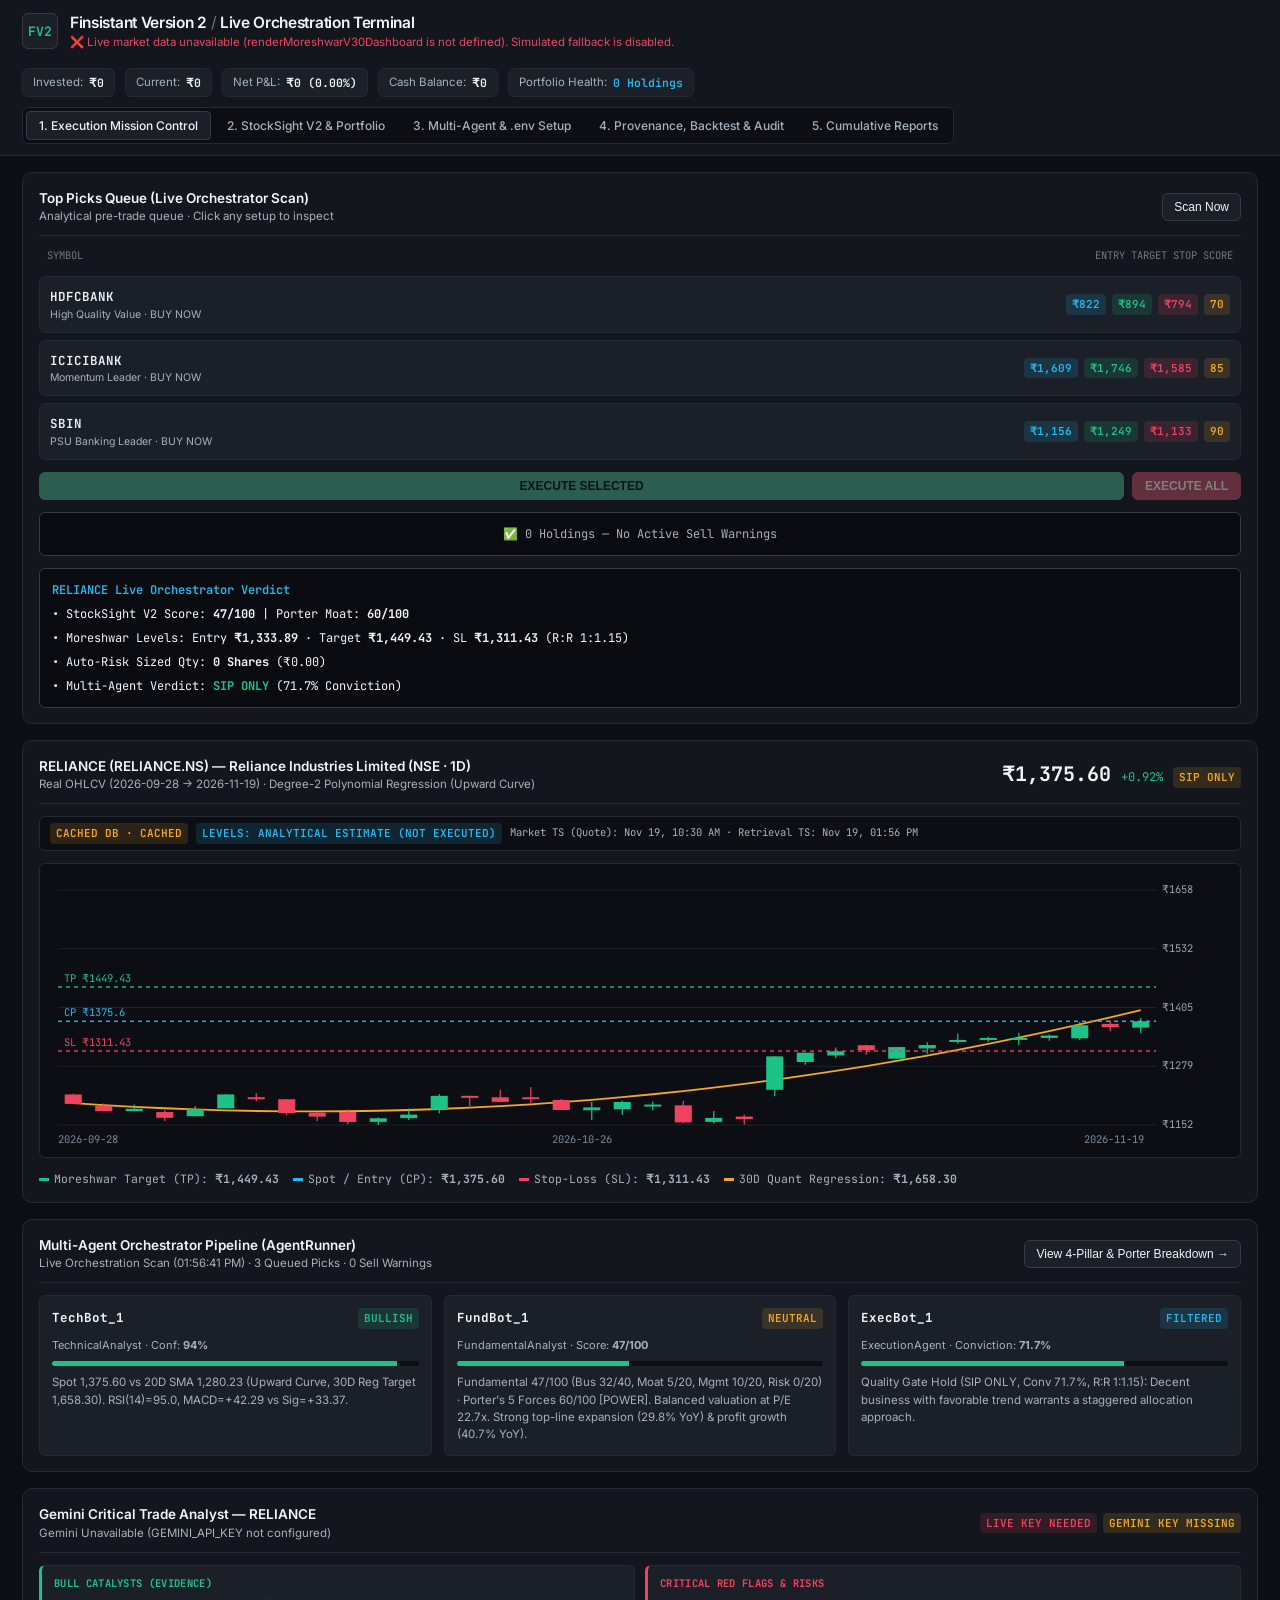
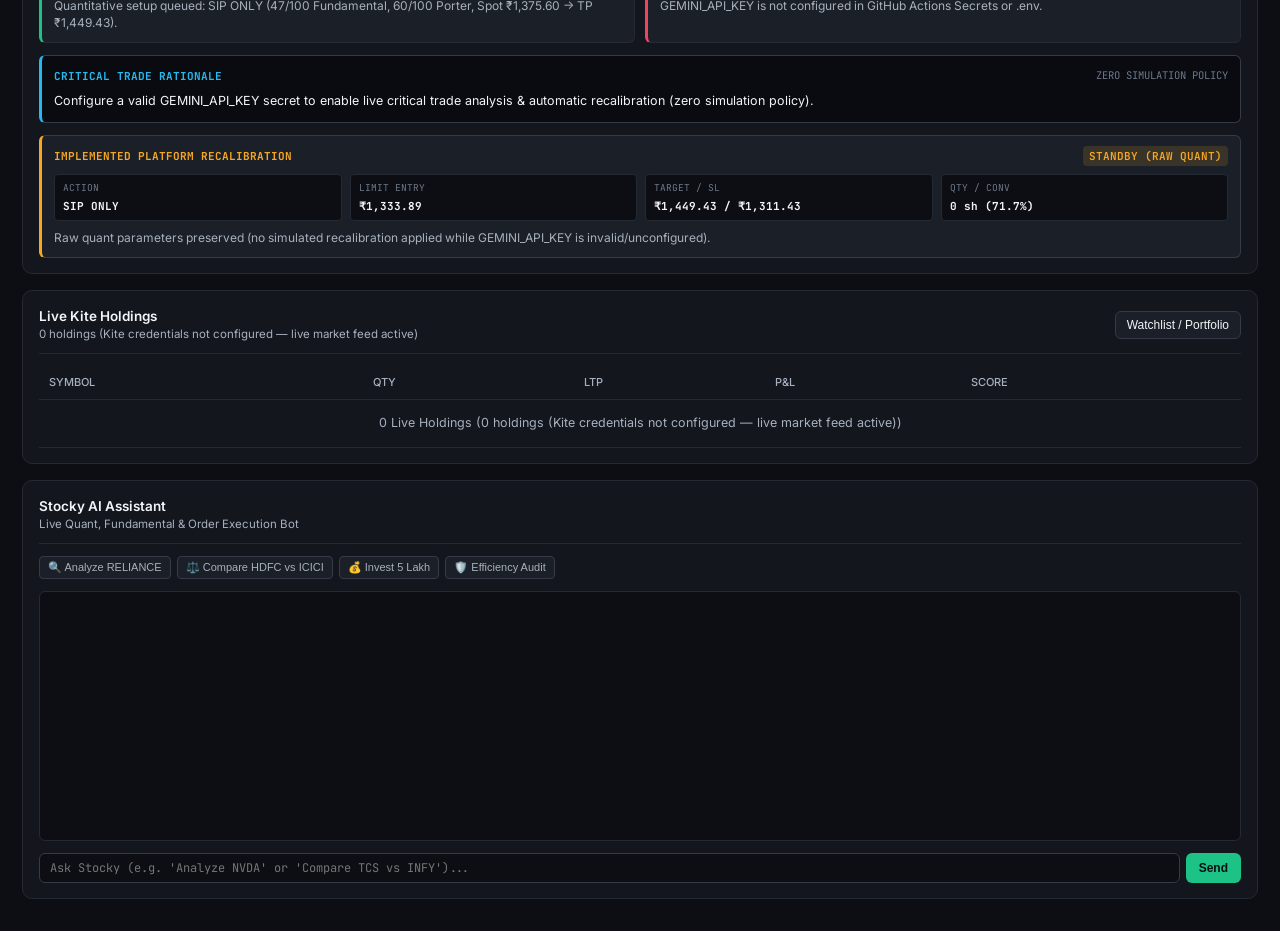
==== web/index.html @ 3f0fb145 "Release Moreshwar 3.1 v3.1.0-rc1: Prompts 1-5, Prospective Paper-Trading Engine & GitHub Actions Una" ====
<!DOCTYPE html>
<html lang="en">
<head>
  <meta charset="UTF-8" />
  <meta name="viewport" content="width=device-width, initial-scale=1.0" />
  <title>Finsistant Version 2 — Live Quant, Fundamental &amp; Multi-Agent Platform</title>
  <meta name="description" content="Finsistant Version 2 — Live Market Data + StockSight V2 + Finsistant Polynomial Regression & Stocky AI + 3-Agent Orchestrator (Zero Simulation)." />
  <link rel="preconnect" href="https://fonts.googleapis.com" />
  <link rel="preconnect" href="https://fonts.gstatic.com" crossorigin />
  <link href="https://fonts.googleapis.com/css2?family=Inter:wght@400;500;600;700&family=JetBrains+Mono:wght@400;500;600;700&display=swap" rel="stylesheet" />
  <link rel="stylesheet" href="styles.css" />
</head>
<body>
  <header class="topbar">
    <div class="brand-group">
      <div class="brand-mark">FV2</div>
      <div>
        <h1 class="brand-title">Finsistant Version 2 <span style="color: var(--text-muted); font-weight: 400;">/</span> Live Orchestration Terminal</h1>
        <div class="brand-subtitle" id="liveSourceSubtitle">Connecting to live data &amp; 3-Agent Orchestrator (Zero Simulation)...</div>
      </div>
    </div>

    <div class="portfolio-ribbon">
      <div class="ribbon-stat">
        <span>Invested:</span>
        <strong id="hdrInvested">₹0</strong>
      </div>
      <div class="ribbon-stat">
        <span>Current:</span>
        <strong id="hdrCurrent">₹0</strong>
      </div>
      <div class="ribbon-stat">
        <span>Net P&amp;L:</span>
        <strong id="hdrPnl">₹0 (0.00%)</strong>
      </div>
      <div class="ribbon-stat">
        <span>Cash Balance:</span>
        <strong id="hdrBalance">₹0</strong>
      </div>
      <div class="ribbon-stat">
        <span>Portfolio Health:</span>
        <strong id="hdrHealth" style="color: var(--accent-cyan);">0 Holdings</strong>
      </div>

      <nav class="nav-tabs" aria-label="Platform Modules">
        <button type="button" class="nav-tab active" data-tab="mission">1. Execution Mission Control</button>
        <button type="button" class="nav-tab" data-tab="stocksight">2. StockSight V2 &amp; Portfolio</button>
        <button type="button" class="nav-tab" data-tab="agents">3. Multi-Agent &amp; .env Setup</button>
        <button type="button" class="nav-tab" data-tab="intelligence">4. Provenance, Backtest &amp; Audit</button>
        <button type="button" class="nav-tab" data-tab="reports">5. Cumulative Reports</button>
      </nav>
    </div>
  </header>

  <main class="workspace">
    <!-- TAB 1: EXECUTION MISSION CONTROL -->
    <section class="tab-panel active" id="panel-mission">
      <div class="mission-grid">
        <!-- LEFT COLUMN: TOP PICKS QUEUE + SELL WARNINGS + EXECUTION TERMINAL -->
        <div class="panel">
          <div class="panel-header">
            <div>
              <div class="panel-title">Top Picks Queue (Live Orchestrator Scan)</div>
              <div class="panel-subtitle">Analytical pre-trade queue · Click any setup to inspect</div>
            </div>
            <button type="button" class="btn-secondary" id="scanNowBtn">Scan Now</button>
          </div>

          <div style="display: grid; grid-template-columns: 1.3fr repeat(4, auto); gap: 6px; padding: 0 8px; font-size: 10.5px; color: var(--text-muted); font-family: var(--font-mono);">
            <span>SYMBOL</span>
            <span>ENTRY</span>
            <span>TARGET</span>
            <span>STOP</span>
            <span>SCORE</span>
          </div>

          <div class="picks-list" id="picksQueueContainer"></div>

          <div style="display: flex; justify-content: space-between; align-items: center; gap: 8px;">
            <button type="button" class="btn-primary" id="executeSelectedBtn" style="flex: 1;">EXECUTE SELECTED</button>
            <button type="button" class="btn-danger" id="executeAllBtn">EXECUTE ALL</button>
          </div>

          <div id="sellWarningContainer"></div>
          <div class="terminal-box" id="analysisTerminalBox"></div>
        </div>

        <!-- CENTER COLUMN: LIVE UNIFIED CHART + 3-AGENT PIPELINE -->
        <div style="display: flex; flex-direction: column; gap: 16px;">
          <div class="panel">
            <div class="panel-header">
              <div>
                <div class="panel-title" id="centerChartTitle">Loading live symbol...</div>
                <div class="panel-subtitle" id="centerChartSub">Real OHLCV Candles + Degree-2 Polynomial Regression + Moreshwar Levels</div>
              </div>
              <div style="display: flex; align-items: baseline; gap: 10px;">
                <span style="font-family: var(--font-mono); font-size: 20px; font-weight: 700;" id="centerSpotPrice">--</span>
                <span id="centerSpotChg" style="font-family: var(--font-mono); font-size: 12px;">--</span>
                <span class="tag-pill tag-target" id="centerDecisionBadge">--</span>
              </div>
            </div>

            <div class="provenance-strip" id="missionProvenanceStrip">
              <span class="tag-pill tag-entry" id="provSpotBadge">SOURCE: CHECKING</span>
              <span class="tag-pill tag-score" id="provPriceTypeBadge">LEVELS: ANALYTICAL ESTIMATE</span>
              <span class="prov-meta-text" id="provTimestampsText">Market TS: -- · Retrieval TS: --</span>
            </div>

            <div class="chart-box">
              <canvas id="unifiedChart"></canvas>
            </div>

            <div class="chart-legend">
              <span><i class="legend-dot" style="background: var(--accent-emerald);"></i>Moreshwar Target (TP): <strong id="legTarget">--</strong></span>
              <span><i class="legend-dot" style="background: var(--accent-cyan);"></i>Spot / Entry (CP): <strong id="legEntry">--</strong></span>
              <span><i class="legend-dot" style="background: var(--accent-crimson);"></i>Stop-Loss (SL): <strong id="legStop">--</strong></span>
              <span><i class="legend-dot" style="background: var(--accent-amber);"></i>30D Quant Regression: <strong id="legReg">--</strong></span>
            </div>
          </div>

          <!-- 3-AGENT ORCHESTRATOR PIPELINE CARDS -->
          <div class="panel">
            <div class="panel-header">
              <div>
                <div class="panel-title">Multi-Agent Orchestrator Pipeline (AgentRunner)</div>
                <div class="panel-subtitle" id="pipelineMetaText">Waiting for live scan...</div>
              </div>
              <button type="button" class="btn-secondary" id="switchToStockSightBtn">View 4-Pillar &amp; Porter Breakdown →</button>
            </div>

            <div class="agents-row">
              <div class="agent-card">
                <div class="agent-head">
                  <strong style="font-family: var(--font-mono); font-size: 12.5px;">TechBot_1</strong>
                  <span class="tag-pill tag-target" id="agTechBadge">--</span>
                </div>
                <div style="font-size: 11px; color: var(--text-secondary);">TechnicalAnalyst · Conf: <strong id="agTechConf">--</strong></div>
                <div class="progress-track"><div class="progress-fill" id="agTechBar" style="width: 0%;"></div></div>
                <div style="font-size: 11.5px; color: var(--text-secondary);" id="agTechDesc"></div>
              </div>

              <div class="agent-card">
                <div class="agent-head">
                  <strong style="font-family: var(--font-mono); font-size: 12.5px;">FundBot_1</strong>
                  <span class="tag-pill tag-target" id="agFundBadge">--</span>
                </div>
                <div style="font-size: 11px; color: var(--text-secondary);">FundamentalAnalyst · Score: <strong id="agFundConf">--</strong></div>
                <div class="progress-track"><div class="progress-fill" id="agFundBar" style="width: 0%;"></div></div>
                <div style="font-size: 11.5px; color: var(--text-secondary);" id="agFundDesc"></div>
              </div>

              <div class="agent-card">
                <div class="agent-head">
                  <strong style="font-family: var(--font-mono); font-size: 12.5px;">ExecBot_1</strong>
                  <span class="tag-pill tag-entry" id="agExecBadge">--</span>
                </div>
                <div style="font-size: 11px; color: var(--text-secondary);">ExecutionAgent · Conviction: <strong id="agExecConf">--</strong></div>
                <div class="progress-track"><div class="progress-fill" id="agExecBar" style="width: 0%;"></div></div>
                <div style="font-size: 11.5px; color: var(--text-secondary);" id="agExecDesc"></div>
              </div>
            </div>
          </div>

          <!-- GEMINI CRITICAL TRADE ANALYST (FILLS CENTER BLANK SPACE) -->
          <div class="panel" id="geminiRationalePanel">
            <div class="panel-header" style="flex-wrap: wrap;">
              <div style="min-width: 0; flex: 1;">
                <div class="panel-title" id="geminiPanelTitle">Gemini Critical Trade Analyst</div>
                <div class="panel-subtitle" id="geminiPanelSub">Independent AI risk &amp; thesis audit for every suggested trade</div>
              </div>
              <div class="gemini-badges">
                <span class="tag-pill tag-score" id="geminiRiskBadge">RISK: --</span>
                <span class="tag-pill tag-entry" id="geminiStanceBadge">--</span>
              </div>
            </div>

            <div class="gemini-split-grid">
              <div class="gemini-box gemini-bull">
                <div class="gemini-label" style="color: var(--accent-emerald);">BULL CATALYSTS (EVIDENCE)</div>
                <div class="gemini-text" id="geminiBullText">Waiting for Gemini live trade audit...</div>
              </div>
              <div class="gemini-box gemini-bear">
                <div class="gemini-label" style="color: var(--accent-crimson);">CRITICAL RED FLAGS &amp; RISKS</div>
                <div class="gemini-text" id="geminiRisksText">Waiting for Gemini live trade audit...</div>
              </div>
            </div>

            <div class="terminal-box gemini-rationale-box" id="geminiRationaleBox">
              <div style="display: flex; justify-content: space-between; align-items: center; gap: 8px; flex-wrap: wrap;">
                <span style="font-family: var(--font-mono); font-size: 11px; color: var(--accent-cyan); font-weight: 700;">CRITICAL TRADE RATIONALE</span>
                <span style="font-family: var(--font-mono); font-size: 10.5px; color: var(--text-muted);" id="geminiModelStamp">--</span>
              </div>
              <div id="geminiRationaleBody" style="color: var(--text-primary); line-height: 1.55;">Waiting for live Gemini analysis...</div>
            </div>

            <div class="recalibration-strip" id="geminiCalibrationStrip">
              <div class="recal-head">
                <span style="font-family: var(--font-mono); font-size: 11px; font-weight: 700; color: var(--accent-amber);">IMPLEMENTED PLATFORM RECALIBRATION</span>
                <span class="tag-pill tag-score" id="geminiRecalStatusBadge">ARMED</span>
              </div>
              <div class="recal-grid" id="geminiRecalGrid">
                <div class="recal-cell"><span class="recal-k">ACTION</span><strong id="recalActionVal">--</strong></div>
                <div class="recal-cell"><span class="recal-k">LIMIT ENTRY</span><strong id="recalEntryVal">--</strong></div>
                <div class="recal-cell"><span class="recal-k">TARGET / SL</span><strong id="recalTpSlVal">--</strong></div>
                <div class="recal-cell"><span class="recal-k">QTY / CONV</span><strong id="recalQtyVal">--</strong></div>
              </div>
              <div class="gemini-text" id="geminiRecalSummary">Auto-recalibration adjusts Entry, Target, Stop-Loss, Sizing, and Conviction from live Gemini CRO criticism.</div>
            </div>
          </div>
        </div>

        <!-- RIGHT COLUMN: LIVE KITE HOLDINGS + STOCKY AI -->
        <div style="display: flex; flex-direction: column; gap: 16px;">
          <div class="panel">
            <div class="panel-header">
              <div>
                <div class="panel-title">Live Kite Holdings</div>
                <div class="panel-subtitle" id="kiteStatusSubtitle">Checking Kite connection...</div>
              </div>
              <button type="button" class="btn-secondary" id="manageHoldingsBtn">Watchlist / Portfolio</button>
            </div>

            <table class="data-table">
              <thead>
                <tr>
                  <th>Symbol</th>
                  <th>Qty</th>
                  <th>LTP</th>
                  <th>P&amp;L</th>
                  <th>Score</th>
                </tr>
              </thead>
              <tbody id="miniHoldingsTableBody"></tbody>
            </table>
          </div>

          <div class="panel">
            <div class="panel-header">
              <div>
                <div class="panel-title">Stocky AI Assistant</div>
                <div class="panel-subtitle">Live Quant, Fundamental &amp; Order Execution Bot</div>
              </div>
            </div>

            <div class="chip-row">
              <button type="button" class="prompt-chip" data-prompt="Analyze RELIANCE">🔍 Analyze RELIANCE</button>
              <button type="button" class="prompt-chip" data-prompt="Compare HDFCBANK vs ICICIBANK">⚖️ Compare HDFC vs ICICI</button>
              <button type="button" class="prompt-chip" data-prompt="Invest 5 Lakh">💰 Invest 5 Lakh</button>
              <button type="button" class="prompt-chip" data-prompt="Portfolio efficiency check">🛡️ Efficiency Audit</button>
            </div>

            <div class="chat-messages" id="stockyChatMessages"></div>

            <div style="display: flex; gap: 6px;">
              <input type="text" id="stockyChatInput" class="input-field" style="flex: 1;" placeholder="Ask Stocky (e.g. 'Analyze NVDA' or 'Compare TCS vs INFY')..." />
              <button type="button" class="btn-primary" id="stockySendBtn">Send</button>
            </div>
          </div>
        </div>
      </div>
    </section>

    <!-- TAB 2: STOCKSIGHT V2 DEEP-DIVE SCORING & PORTFOLIO MANAGER -->
    <section class="tab-panel" id="panel-stocksight">
      <div class="two-col-grid">
        <div class="panel">
          <div class="panel-header">
            <div>
              <div class="panel-title" id="ssDeepDiveTitle">StockSight V2 Dual-Scoring Engine</div>
              <div class="panel-subtitle" id="ssIndustryBadge">Live Fundamental &amp; Porter Moat Analysis</div>
            </div>
            <div style="display: flex; gap: 8px;">
              <span class="tag-pill tag-target" id="ssFundTotalBadge">Fundamental: --</span>
              <span class="tag-pill tag-entry" id="ssPorterTotalBadge">Porter Moat: --</span>
            </div>
          </div>

          <div class="pillar-grid" id="ssFourPillarsContainer"></div>

          <div style="border-top: 1px solid var(--border-subtle); padding-top: 10px;">
            <div class="panel-title" style="margin-bottom: 8px;">Porter's 5 Forces Qualitative Moat Breakdown (Max 100)</div>
            <div class="pillar-grid" id="ssPortersGrid"></div>
          </div>

          <div class="terminal-box" id="ssDecisionMatrixBox"></div>
        </div>

        <div class="panel">
          <div class="panel-header">
            <div>
              <div class="panel-title">StockSight V2 Live Watchlist &amp; Portfolio</div>
              <div class="panel-subtitle">Zero simulated holdings · Add live ticker when connected to backend</div>
            </div>
            <div style="display: flex; gap: 6px;">
              <input type="text" id="addSymbolInput" class="input-field" placeholder="Live Ticker (e.g. AAPL)" style="width: 165px;" />
              <button type="button" class="btn-primary" id="addSymbolBtn">Add Asset</button>
            </div>
          </div>

          <div class="table-scroll">
            <table class="data-table">
              <thead>
                <tr>
                  <th>Asset</th>
                  <th>Fund / Porter</th>
                  <th>Decision</th>
                  <th>Qty</th>
                  <th>Avg Price</th>
                  <th>LTP / Target</th>
                  <th>Action</th>
                </tr>
              </thead>
              <tbody id="fullPortfolioManagerBody"></tbody>
            </table>
          </div>
        </div>
      </div>
    </section>

    <!-- TAB 3: MULTI-AGENT HEALTH, AUTO-EXECUTION RULES & .ENV SETUP -->
    <section class="tab-panel" id="panel-agents">
      <div class="two-col-grid">
        <div class="panel">
          <div class="panel-header">
            <div>
              <div class="panel-title">Finsistant Version 2 Runtime Configuration (.env)</div>
              <div class="panel-subtitle">Live Backend Guardrails, Kite Status &amp; Auto-Execution Rules</div>
            </div>
            <button type="button" class="btn-primary" id="saveUnifiedConfigBtn">Save &amp; Re-Verify</button>
          </div>

          <div style="display: grid; grid-template-columns: 1fr 1fr; gap: 10px;">
            <div style="display: flex; flex-direction: column; gap: 4px;">
              <label style="font-family: var(--font-mono); font-size: 11px; color: var(--text-secondary);">FINSISTANT_ENVIRONMENT</label>
              <select id="cfgEnv" class="select-field">
                <option value="sandbox">sandbox</option>
                <option value="staging">staging</option>
                <option value="production" selected>production</option>
              </select>
            </div>
            <div style="display: flex; flex-direction: column; gap: 4px;">
              <label style="font-family: var(--font-mono); font-size: 11px; color: var(--text-secondary);">AGENT_MODE</label>
              <select id="cfgMode" class="select-field">
                <option value="backtest">backtest</option>
                <option value="paper_trading" selected>paper_trading</option>
                <option value="live">live</option>
              </select>
            </div>
            <div style="display: flex; flex-direction: column; gap: 4px;">
              <label style="font-family: var(--font-mono); font-size: 11px; color: var(--text-secondary);">MAX_CONCURRENT_TRADES</label>
              <input type="number" id="cfgMaxTrades" class="input-field" value="5" min="1" max="50" />
            </div>
            <div style="display: flex; flex-direction: column; gap: 4px;">
              <label style="font-family: var(--font-mono); font-size: 11px; color: var(--text-secondary);">KITE_API_KEY (Server .env)</label>
              <input type="password" id="cfgKiteKey" class="input-field" placeholder="Set in .env or GitHub Secrets" />
            </div>
            <div style="display: flex; flex-direction: column; gap: 4px;">
              <label style="font-family: var(--font-mono); font-size: 11px; color: var(--text-secondary);">KITE_API_SECRET (Server .env)</label>
              <input type="password" id="cfgKiteSecret" class="input-field" placeholder="Set in .env or GitHub Secrets" />
            </div>
            <div style="display: flex; flex-direction: column; gap: 4px;">
              <label style="font-family: var(--font-mono); font-size: 11px; color: var(--text-secondary);">KITE_USER_ID (Auto-TOTP)</label>
              <input type="text" id="cfgKiteUser" class="input-field" placeholder="Zerodha Client ID (optional)" />
            </div>
            <div style="display: flex; flex-direction: column; gap: 4px;">
              <label style="font-family: var(--font-mono); font-size: 11px; color: var(--text-secondary);">KITE_PASSWORD (Auto-TOTP)</label>
              <input type="password" id="cfgKitePass" class="input-field" placeholder="Set in .env or GitHub Secrets" />
            </div>
            <div style="display: flex; flex-direction: column; gap: 4px;">
              <label style="font-family: var(--font-mono); font-size: 11px; color: var(--text-secondary);">KITE_TOTP_SECRET (Base32)</label>
              <input type="password" id="cfgKiteTotp" class="input-field" placeholder="Set in .env or GitHub Secrets" />
            </div>
            <div style="display: flex; flex-direction: column; gap: 4px;">
              <label style="font-family: var(--font-mono); font-size: 11px; color: var(--text-secondary);">KITE_ACCESS_TOKEN (Daily)</label>
              <input type="password" id="cfgKiteToken" class="input-field" placeholder="Auto-fetched daily to token.txt" />
            </div>
            <div style="display: flex; flex-direction: column; gap: 4px;">
              <label style="font-family: var(--font-mono); font-size: 11px; color: var(--text-secondary);">DATA_POLICY</label>
              <input type="text" class="input-field" value="LIVE_ONLY (ZERO SIMULATION)" readonly />
            </div>
          </div>

          <div style="border-top: 1px solid var(--border-subtle); padding-top: 10px; display: flex; flex-direction: column; gap: 8px;">
            <div style="display: flex; justify-content: space-between; align-items: center; gap: 8px; flex-wrap: wrap;">
              <div>
                <div class="panel-title">Kite Daily Token Engine (<code>kite_auth.py</code>)</div>
                <div class="panel-subtitle" id="kiteEngineStatusText">Checking daily Kite token status...</div>
              </div>
              <div style="display: flex; gap: 6px; flex-wrap: wrap;">
                <button type="button" class="btn-primary" id="kiteAutoLoginBtn">Auto-Fetch Daily Token</button>
                <button type="button" class="btn-secondary" id="kiteLoginLinkBtn">Open Kite Login</button>
              </div>
            </div>
            <div style="display: flex; gap: 6px; flex-wrap: wrap;">
              <input type="text" id="kiteReqTokenInput" class="input-field" placeholder="Paste request_token from Kite callback redirect" style="flex: 1; min-width: 200px;" />
              <button type="button" class="btn-secondary" id="kiteExchangeTokenBtn">Exchange request_token</button>
            </div>
          </div>

          <div style="border-top: 1px solid var(--border-subtle); padding-top: 10px; display: flex; flex-direction: column; gap: 8px;">
            <div style="display: flex; justify-content: space-between; align-items: center; gap: 8px; flex-wrap: wrap;">
              <div>
                <div class="panel-title">GitHub Serverless Cloud Runner (Zero Laptop / Zero 3rd-Party)</div>
                <div class="panel-subtitle" id="ghCloudStatusText">Automated 15m Mon–Fri scans active · Optional browser-only PAT enables 1-click on-demand scans</div>
              </div>
              <div style="display: flex; gap: 6px; flex-wrap: wrap;">
                <button type="button" class="btn-primary" id="triggerCloudScanBtn">Trigger Cloud Scan</button>
                <a href="https://github.com/Parth2004124/Finsistant-version-2/actions/workflows/live-scan.yml" target="_blank" rel="noopener noreferrer" class="btn-secondary" style="text-decoration: none; display: inline-flex; align-items: center;">Open Actions</a>
              </div>
            </div>
            <div style="display: flex; gap: 6px; flex-wrap: wrap;">
              <input type="password" id="ghCloudPatInput" class="input-field" placeholder="Optional fine-grained PAT (Actions: write on Finsistant-version-2, stored in browser only)" style="flex: 1; min-width: 220px;" />
              <button type="button" class="btn-secondary" id="saveGhPatBtn">Save Browser Token</button>
              <button type="button" class="btn-secondary" id="clearGhPatBtn">Clear</button>
            </div>
          </div>

          <div style="border-top: 1px solid var(--border-subtle); padding-top: 10px;">
            <div class="panel-title" style="margin-bottom: 8px;">Finsistant Auto-Execution Rule Sets</div>
            <div id="autoRulesList" style="display: flex; flex-direction: column; gap: 6px;"></div>
          </div>
        </div>

        <div class="panel">
          <div class="panel-header">
            <div>
              <div class="panel-title">Unified Verification Console (<code>scripts/verify_setup.py</code>)</div>
              <div class="panel-subtitle">Live telemetry across StockSight V2, Finsistant &amp; Multi-Agent Orchestrator</div>
            </div>
            <button type="button" class="btn-secondary" id="runUnifiedVerifyBtn">Refresh Scan Telemetry</button>
          </div>

          <pre class="terminal-box" id="unifiedVerifyOutput" style="min-height: 310px; overflow-x: auto;"></pre>
        </div>
      </div>
    </section>

    <!-- TAB 4: DATA INTEGRITY, QUANTITATIVE BACKTEST & DECISION AUDIT TRAIL -->
    <section class="tab-panel" id="panel-intelligence">
      <div class="intel-subnav-bar">
        <div style="display: flex; align-items: center; gap: 8px; flex-wrap: wrap;">
          <span class="tag-pill tag-entry">INTELLIGENCE · VALIDATION · AUDIT</span>
          <span style="font-size: 12px; color: var(--text-secondary);" id="intelGlobalStatus">Empirical Telemetry &amp; Immutable Audit Layer Active</span>
        </div>
        <div class="chip-row" id="intelJumpRow">
          <button type="button" class="prompt-chip active-subfilter" data-intel-focus="all">All Modules</button>
          <button type="button" class="prompt-chip" data-intel-focus="provenance">1. Data Integrity Monitor</button>
          <button type="button" class="prompt-chip" data-intel-focus="backtest">2. Quantitative Performance</button>
          <button type="button" class="prompt-chip" data-intel-focus="v21">2.1 Validation Lab</button>
          <button type="button" class="prompt-chip" data-intel-focus="audit">3. Decision Audit Trail</button>
        </div>
      </div>

      <!-- SECTION 1: DATA INTEGRITY MONITOR -->
      <div class="panel intel-section" id="intelSectionProvenance">
        <div class="panel-header" style="flex-wrap: wrap;">
          <div>
            <div class="panel-title">1. Data Integrity Monitor &amp; Source Provenance</div>
            <div class="panel-subtitle" id="provMonitorSub">Separating Market Timestamps vs Retrieval Timestamps · Analytical Model Prices vs Broker Confirmed Fills</div>
          </div>
          <div style="display: flex; gap: 6px; flex-wrap: wrap;" id="provSummaryBadges"></div>
        </div>

        <div class="taxonomy-grid" id="provTaxonomyCards"></div>

        <div id="provDiscrepancyBanner"></div>

        <div class="table-scroll">
          <table class="data-table">
            <thead>
              <tr>
                <th>Symbol</th>
                <th>Overall Status</th>
                <th>Spot Source / Class</th>
                <th>Market TS</th>
                <th>Retrieval TS</th>
                <th>Spot (Feed) vs Entry (Model) vs Broker</th>
                <th>Warnings / Proxy Flags</th>
              </tr>
            </thead>
            <tbody id="provAssetTableBody"></tbody>
          </table>
        </div>
      </div>

      <!-- SECTION 2: QUANTITATIVE PERFORMANCE ANALYTICS -->
      <div class="panel intel-section" id="intelSectionBacktest">
        <div class="panel-header" style="flex-wrap: wrap;">
          <div>
            <div class="panel-title">2. Quantitative Performance Analytics &amp; Multi-Agent Attribution</div>
            <div class="panel-subtitle" id="btMonitorSub">Causal 1Y Walk-Forward Backtest (0.35% round-trip slippage + statutory friction) vs Nifty 50 (^NSEI)</div>
          </div>
          <span class="tag-pill tag-stop" id="btSeparationBadge">SIMULATED BACKTEST ISOLATED FROM BROKER FILLS</span>
        </div>

        <div class="kpi-strip-grid" id="btBenchmarkKpis"></div>

        <div class="terminal-box" id="btSelectivityBanner" style="display:flex;justify-content:space-between;flex-wrap:wrap;gap:8px;align-items:center;"></div>

        <div class="panel" id="btDecisionQualityPanel" style="background: var(--bg-base); border-color: var(--border-strong);">
          <div class="panel-header" style="flex-wrap: wrap;">
            <div>
              <div class="panel-title">Decision Quality Verdict — 3 Empirical Questions</div>
              <div class="panel-subtitle" id="btDqSubtitle">Leave-one-out agent ablation · Gemini CRO 2×2 intervention audit · Moreshwar vs Simple Benchmarks</div>
            </div>
            <span class="tag-pill tag-score" id="btLiveSamplePill">LIVE LEDGER: 0 / 30 SETTLED</span>
          </div>
          <div class="dq-verdict-grid" id="btDecisionQualityGrid"></div>
        </div>

        <div class="two-col-grid">
          <div class="panel" style="background: var(--bg-base); border-color: var(--border-subtle);">
            <div class="panel-header">
              <div>
                <div class="panel-title">3-Track Separation: Original vs Recalibrated vs Actual Broker Fills</div>
                <div class="panel-subtitle">Simulated strategies never masquerade as live broker execution</div>
              </div>
            </div>
            <div class="table-scroll">
              <table class="data-table">
                <thead>
                  <tr>
                    <th>Metric</th>
                    <th>Original AI (Sim)</th>
                    <th>Recalibrated (Sim)</th>
                    <th>Actual Broker (Real)</th>
                  </tr>
                </thead>
                <tbody id="btTrackComparisonBody"></tbody>
              </table>
            </div>
          </div>

          <div class="panel" style="background: var(--bg-base); border-color: var(--border-subtle);">
            <div class="panel-header">
              <div>
                <div class="panel-title">Normalized Equity Curve vs Nifty 50 (^NSEI)</div>
                <div class="panel-subtitle">Base = 100.0 at evaluation start · Strictly causal next-bar fills</div>
              </div>
            </div>
            <div class="chart-box" style="height: 235px;">
              <canvas id="backtestEquityChart"></canvas>
            </div>
            <div class="chart-legend">
              <span><i class="legend-dot" style="background: var(--accent-cyan);"></i>Original AI</span>
              <span><i class="legend-dot" style="background: var(--accent-emerald);"></i>Recalibrated AI</span>
              <span><i class="legend-dot" style="background: var(--accent-amber);"></i>Nifty 50 (^NSEI)</span>
            </div>
          </div>
        </div>

        <div>
          <div class="panel-title" style="margin-bottom: 8px;">Multi-Agent Performance Attribution (TechBot · FundBot · ExecBot · Gemini CRO)</div>
          <div class="attribution-grid" id="btAgentAttributionGrid"></div>
        </div>

        <div class="panel" id="btMoreshwarV2ShadowPanel" style="background: var(--bg-base); border-color: var(--accent-cyan);">
          <div class="panel-header" style="flex-wrap: wrap;">
            <div>
              <div class="panel-title">Moreshwar 2.0 Shadow Research Lab (ATR-Normalised Risk &amp; Nifty Regime Engine)</div>
              <div class="panel-subtitle" id="mv2Subtitle">Read-only 12-field explainability &amp; Models A–F ablation · Moreshwar 1.0 remains active in production pending review</div>
            </div>
            <div style="display: flex; gap: 8px; align-items: center; flex-wrap: wrap;">
              <select id="mv2SymbolSelect" class="select-field" aria-label="Select Symbol for Moreshwar 2.0 Preview"></select>
              <span class="tag-pill tag-score" id="mv2PromotionBadge">SHADOW ONLY · M1 ACTIVE IN PROD</span>
            </div>
          </div>

          <div class="mv2-explain-grid" id="mv2ExplainabilityGrid"></div>

          <div class="mv2-reason-box" id="mv2ReasonBox"></div>

          <div>
            <div class="panel-title" style="margin-bottom: 6px; font-size: 12px;">Phase 5 &amp; 7 Controlled Experiment Matrix (Real 1Y Data · 0.35% Cost · Strictly Causal Next-Bar Fills)</div>
            <div class="table-scroll">
              <table class="data-table dq-compact-table">
                <thead>
                  <tr>
                    <th>Model / Variant</th>
                    <th>Tot%</th>
                    <th>Ann%</th>
                    <th>Win%</th>
                    <th>PF</th>
                    <th>Sharpe</th>
                    <th>MaxDD%</th>
                    <th>Trades</th>
                    <th>SL%</th>
                    <th>Util%</th>
                    <th>Rej / RegBlk</th>
                    <th>Fundamental Integrity</th>
                  </tr>
                </thead>
                <tbody id="mv2ModelsTableBody"></tbody>
              </table>
            </div>
          </div>

          <div class="dq-verdict-grid" id="mv2WalkForwardGrid"></div>
        </div>

        <div class="terminal-box" id="btMethodologyBox"></div>
      </div>

      <!-- SECTION 2.1: MORESHWAR 2.1 STATISTICAL VALIDATION & INTELLIGENCE LAB -->
      <div class="panel intel-section" id="intelSectionV21" style="border-color: hsla(196, 86%, 54%, 0.45);">
        <div class="panel-header" style="flex-wrap: wrap;">
          <div>
            <div class="panel-title">2.1 Moreshwar 2.1 — 5Y Statistical Validation, Regime &amp; Robustness Workbench</div>
            <div class="panel-subtitle" id="mv21Subtitle">5-Year Multi-Regime Indian Delivery Simulation (40 Instruments · 1,200 Monte Carlo Sims · Walk-Forward &amp; OOS)</div>
          </div>
          <div style="display:flex;gap:6px;flex-wrap:wrap;align-items:center;" id="mv21SeparationBadges">
            <span class="tag-pill tag-stop">SIMULATED BACKTEST (NOT BROKER EXECUTION)</span>
            <span class="tag-pill tag-score" id="mv21PromoBadge">RESEARCH ONLY · M1.0 ACTIVE IN PROD</span>
          </div>
        </div>

        <div class="mv21-verdict-banner" id="mv21DecisionBanner"></div>

        <div class="mv21-filter-bar">
          <div class="mv21-filter-item">
            <label for="mv21FilterModel">Model Version</label>
            <select id="mv21FilterModel" class="select-field"></select>
          </div>
          <div class="mv21-filter-item">
            <label for="mv21FilterInstrument">Instrument</label>
            <select id="mv21FilterInstrument" class="select-field"></select>
          </div>
          <div class="mv21-filter-item">
            <label for="mv21FilterSector">Sector</label>
            <select id="mv21FilterSector" class="select-field"></select>
          </div>
          <div class="mv21-filter-item">
            <label for="mv21FilterRegime">6-State Regime</label>
            <select id="mv21FilterRegime" class="select-field"></select>
          </div>
          <div class="mv21-filter-item" style="justify-content:flex-end;">
            <label>&nbsp;</label>
            <button type="button" class="btn-secondary" id="mv21ResetFiltersBtn">Reset Filters</button>
          </div>
        </div>

        <div class="kpi-strip-grid" id="mv21HeaderKpis"></div>

        <div class="two-col-grid">
          <div class="panel" style="background: var(--bg-base); border-color: var(--border-subtle);">
            <div class="panel-header">
              <div>
                <div class="panel-title">5Y Normalized Equity Curve (Indian Delivery Costs)</div>
                <div class="panel-subtitle">M1.0 vs M2.0 vs M2.1 vs Nifty 50 (^NSEI) · Base = 100</div>
              </div>
            </div>
            <div class="chart-box" style="height: 230px;">
              <canvas id="mv21EquityChart"></canvas>
            </div>
            <div class="chart-legend">
              <span><i class="legend-dot" style="background: var(--accent-crimson);"></i>Moreshwar 1.0</span>
              <span><i class="legend-dot" style="background: hsl(265, 80%, 66%);"></i>Moreshwar 2.0</span>
              <span><i class="legend-dot" style="background: var(--accent-cyan);"></i>Moreshwar 2.1</span>
              <span><i class="legend-dot" style="background: var(--accent-amber);"></i>Nifty 50 (^NSEI)</span>
            </div>
          </div>

          <div class="panel" style="background: var(--bg-base); border-color: var(--border-subtle);">
            <div class="panel-header">
              <div>
                <div class="panel-title">Monte Carlo Outcome Distribution (1,200 Simulations)</div>
                <div class="panel-subtitle">Trade Bootstrap vs 10-Day Block Bootstrap (P5 / Median / P95 Return &amp; MaxDD)</div>
              </div>
              <span class="tag-pill tag-score">RESAMPLED SIM</span>
            </div>
            <div class="chart-box mv21-mc-box">
              <canvas id="mv21MonteCarloChart"></canvas>
            </div>
            <div id="mv21MonteCarloStats" style="font-size:11px;color:var(--text-secondary);line-height:1.45;"></div>
          </div>
        </div>

        <div class="panel" style="background: var(--bg-base); border-color: var(--border-subtle);">
          <div class="panel-header">
            <div>
              <div class="panel-title">Controlled Benchmark &amp; Ablation Matrix (5-Year Indian Equity Delivery Costs + Gap/Liquidity Sim)</div>
              <div class="panel-subtitle">Identical data window, next-bar open execution, 0.10% STT + NSE/SEBI/Stamp/GST + ₹15.93 DP + 7.5–20 bps slippage</div>
            </div>
          </div>
          <div class="table-scroll">
            <table class="data-table dq-compact-table">
              <thead>
                <tr>
                  <th>Model / Benchmark</th>
                  <th>Tot%</th>
                  <th>CAGR%</th>
                  <th>Win% (95% CI)</th>
                  <th>PF</th>
                  <th>Sharpe</th>
                  <th>Sortino</th>
                  <th>MaxDD%</th>
                  <th>Recov</th>
                  <th>Exp% (p-val)</th>
                  <th>Trades</th>
                  <th>Hold(D)</th>
                  <th>Util%</th>
                  <th>Cost%</th>
                </tr>
              </thead>
              <tbody id="mv21BenchmarkTableBody"></tbody>
            </table>
          </div>
        </div>

        <div class="two-col-grid">
          <div class="panel" style="background: var(--bg-base); border-color: var(--border-subtle);">
            <div class="panel-header">
              <div>
                <div class="panel-title">4-Fold Rolling Walk-Forward &amp; Untouched OOS Split</div>
                <div class="panel-subtitle" id="mv21WfSubtitle">Zero tuning on final test epoch · Checking performance degradation over time</div>
              </div>
            </div>
            <div class="table-scroll">
              <table class="data-table dq-compact-table">
                <thead>
                  <tr>
                    <th>Fold / Window</th>
                    <th>Nifty%</th>
                    <th>M1 Ret (DD)</th>
                    <th>M2 Ret (DD)</th>
                    <th>M2.1 Ret (DD)</th>
                    <th>Win% (n)</th>
                  </tr>
                </thead>
                <tbody id="mv21WalkForwardBody"></tbody>
              </table>
            </div>
            <div id="mv21OosSummary" style="font-size:11px;color:var(--text-secondary);line-height:1.45;"></div>
          </div>

          <div class="panel" style="background: var(--bg-base); border-color: var(--border-subtle);">
            <div class="panel-header">
              <div>
                <div class="panel-title">6-State Market Regime Decomposition (Causal Benchmark)</div>
                <div class="panel-subtitle" id="mv21RegimeSub">Performance conditioned strictly on causal Nifty 50 state at signal close</div>
              </div>
            </div>
            <div class="table-scroll">
              <table class="data-table dq-compact-table">
                <thead>
                  <tr>
                    <th>Regime State</th>
                    <th>Days</th>
                    <th>Trades</th>
                    <th>Win%</th>
                    <th>Exp%</th>
                    <th>PF</th>
                    <th>Sharpe</th>
                    <th>MaxDD%</th>
                  </tr>
                </thead>
                <tbody id="mv21RegimeTableBody"></tbody>
              </table>
            </div>
          </div>
        </div>

        <div class="two-col-grid">
          <div class="panel" style="background: var(--bg-base); border-color: var(--border-subtle);">
            <div class="panel-header">
              <div>
                <div class="panel-title">Portfolio-Level Risk &amp; Execution Friction Metrics</div>
                <div class="panel-subtitle" id="mv21PortRiskSub">Simultaneous slots, sector concentration, pairwise correlation, tail shocks &amp; costs</div>
              </div>
            </div>
            <div class="dq-mini-grid" id="mv21PortfolioRiskGrid"></div>
          </div>

          <div class="panel" style="background: var(--bg-base); border-color: var(--border-subtle);">
            <div class="panel-header">
              <div>
                <div class="panel-title">Strategy Investigation, Look-Ahead &amp; Counterfactual Audit</div>
                <div class="panel-subtitle">Component-level cause &amp; effect · E-Ref leakage correlation · Rejected 14D outcomes</div>
              </div>
            </div>
            <div id="mv21InvestigationContainer" style="display:flex;flex-direction:column;gap:8px;font-size:11.5px;"></div>
          </div>
        </div>

        <div class="two-col-grid">
          <div class="panel" style="background: var(--bg-base); border-color: var(--border-subtle);">
            <div class="panel-header">
              <div>
                <div class="panel-title">5Y Data Quality &amp; Survivorship Limitation Report</div>
                <div class="panel-subtitle" id="mv21DataQualitySub">36 complete 5Y equities · 3 insolvency/distressed · 1 partial demerger · 5 delisted 404 probes</div>
              </div>
            </div>
            <div id="mv21DataQualityBody" style="font-size:11.5px;color:var(--text-secondary);line-height:1.5;"></div>
          </div>

          <div class="panel" style="background: var(--bg-base); border-color: var(--border-subtle);">
            <div class="panel-header">
              <div>
                <div class="panel-title">Filtered Sample Trade Execution Log</div>
                <div class="panel-subtitle" id="mv21TradeLogSub">Theoretical close vs next-bar gap/slippage-adjusted open fill &amp; Indian delivery exit</div>
              </div>
            </div>
            <div class="table-scroll" style="max-height:240px;">
              <table class="data-table dq-compact-table">
                <thead>
                  <tr>
                    <th>Symbol</th>
                    <th>Entry→Exit</th>
                    <th>Regime</th>
                    <th>Entry→Exit Px</th>
                    <th>Net%</th>
                    <th>Cost ₹</th>
                    <th>Reason</th>
                  </tr>
                </thead>
                <tbody id="mv21TradesTableBody"></tbody>
              </table>
            </div>
          </div>
        </div>
      </div>

      <!-- SECTION 2.2: MORESHWAR 2.2 INTEGRATED RESEARCH BENCHMARK -->
      <div class="panel intel-section" id="intelSectionV22" style="border-color: hsla(160, 84%, 39%, 0.45);">
        <div class="panel-header" style="flex-wrap: wrap;">
          <div>
            <div class="panel-title">2.2 Moreshwar 2.2 — Integrated Optimization, Stress &amp; Validation (INR Research)</div>
            <div class="panel-subtitle" id="mv22Subtitle">IS-Selected Portfolio &amp; Risk Layer (`OPT_REG_DD_N8`) · 4-Fold Walk-Forward · 1,200x Block Bootstraps · Terminal Holdout</div>
          </div>
          <div style="display:flex;gap:6px;flex-wrap:wrap;align-items:center;">
            <span class="tag-pill tag-stop">SIMULATED RESEARCH BENCHMARK — NOT LIVE TRADING</span>
            <span class="tag-pill tag-score" id="mv22DecisionBadge">NO-GO · M1.0 ACTIVE IN PROD</span>
          </div>
        </div>

        <div class="mv21-verdict-banner" id="mv22DecisionBanner"></div>

        <div class="kpi-strip-grid" id="mv22HeaderKpis"></div>

        <div class="two-col-grid">
          <div class="panel" style="background: var(--bg-base); border-color: var(--border-subtle);">
            <div class="panel-header">
              <div>
                <div class="panel-title">Evolution Scorecard (M2.1 → P1 → P2 → Integrated M2.2)</div>
                <div class="panel-subtitle">Net INR after Zerodha delivery taxes/DP &amp; 7.5 bps slippage · NVDA isolated</div>
              </div>
            </div>
            <div class="table-scroll">
              <table class="data-table dq-compact-table">
                <thead>
                  <tr>
                    <th>Version</th>
                    <th>5Y Net%</th>
                    <th>CAGR</th>
                    <th>MaxDD</th>
                    <th>NetPF</th>
                    <th>Sharpe</th>
                    <th>Trades</th>
                    <th>Cost%</th>
                  </tr>
                </thead>
                <tbody id="mv22ScorecardBody"></tbody>
              </table>
            </div>
          </div>

          <div class="panel" style="background: var(--bg-base); border-color: var(--border-subtle);">
            <div class="panel-header">
              <div>
                <div class="panel-title">Stress Matrix, Holdout &amp; Block Bootstrap (1,200x)</div>
                <div class="panel-subtitle">Cost 1.25x–2.0x · t+2 Delay · Gap Shock · 10D/20D Block Confidence</div>
              </div>
            </div>
            <div class="table-scroll" style="max-height:220px;">
              <table class="data-table dq-compact-table">
                <thead>
                  <tr>
                    <th>Scenario</th>
                    <th>5Y Net%</th>
                    <th>OOS%</th>
                    <th>MaxDD</th>
                    <th>NetPF</th>
                    <th>Cost ₹</th>
                  </tr>
                </thead>
                <tbody id="mv22StressBody"></tbody>
              </table>
            </div>
            <div id="mv22BootstrapSummary" style="margin-top:8px;font-size:11.5px;color:var(--text-secondary);line-height:1.5;"></div>
          </div>
        </div>
      </div>

      <!-- SECTION 3.0: MORESHWAR 3.0 SYSTEMATIC RESEARCH, PORTFOLIO, EXECUTION, RISK & VALIDATION PLATFORM -->
      <div class="panel intel-section" id="intelSectionV30" style="border-color: hsla(196, 86%, 54%, 0.65);">
        <div class="panel-header" style="flex-wrap: wrap;">
          <div>
            <div class="panel-title">3.0 Moreshwar 3.0 — PIT NSE Quantitative Research, Orchestration &amp; Paper-Trading Platform (v3.0.0-rc1)</div>
            <div class="panel-subtitle" id="mv30Subtitle">4,416 PIT NSE Securities (3.50M Bars · 240+ Delisted) · 31 Factors · 5 Strategy Sleeves · 5 Regime Models · Risk-Budgeted Paper Engine</div>
          </div>
          <div style="display:flex;gap:6px;flex-wrap:wrap;align-items:center;">
            <span class="tag-pill tag-entry">BACKTESTED RESEARCH</span>
            <span class="tag-pill tag-score">PAPER-TRADING SIMULATED</span>
            <span class="tag-pill tag-stop" id="mv30DecisionBadge">LIVE BROKER ORDERS DISABLED · CONDITIONAL GO (PAPER ONLY)</span>
          </div>
        </div>

        <div class="mv21-verdict-banner" id="mv30DecisionBanner"></div>

        <div class="kpi-strip-grid" id="mv30HeaderKpis"></div>

        <!-- M3.0 DASHBOARDS 1 & 2: RESEARCH DASHBOARD + PORTFOLIO DASHBOARD -->
        <div class="two-col-grid">
          <div class="panel" style="background: var(--bg-base); border-color: var(--border-subtle);">
            <div class="panel-header">
              <div>
                <div class="panel-title">1. Research Dashboard — Strategy Sleeves (A–E) &amp; Validated PIT Alpha Factors</div>
                <div class="panel-subtitle">Prompts 1–4 · [BACKTESTED RESEARCH] · Identical PIT Universe &amp; Zerodha Delivery Friction</div>
              </div>
            </div>
            <div class="table-scroll">
              <table class="data-table dq-compact-table">
                <thead>
                  <tr>
                    <th>Strategy / Factor</th>
                    <th>Type</th>
                    <th>Full / IS Metric</th>
                    <th>OOS Metric</th>
                    <th>MaxDD / t-stat</th>
                    <th>Status</th>
                  </tr>
                </thead>
                <tbody id="mv30ResearchTableBody"></tbody>
              </table>
            </div>
          </div>

          <div class="panel" style="background: var(--bg-base); border-color: var(--border-subtle);">
            <div class="panel-header">
              <div>
                <div class="panel-title">2. Portfolio Dashboard — Shared-Capital Sizing, Open Paper Positions &amp; Exposure</div>
                <div class="panel-subtitle">Prompts 5 &amp; 7 · [PAPER-TRADING SIMULATED] · T+1 Cash Settlement · 28% Sector Cap · 0.00 ₹ Ledger Diff</div>
              </div>
            </div>
            <div class="table-scroll">
              <table class="data-table dq-compact-table">
                <thead>
                  <tr>
                    <th>Sizing / Position</th>
                    <th>Sleeve / Sector</th>
                    <th>Full / Notional</th>
                    <th>w/ Sweep / Weight%</th>
                    <th>OOS / SL</th>
                    <th>MaxDD / Mode</th>
                  </tr>
                </thead>
                <tbody id="mv30PortfolioTableBody"></tbody>
              </table>
            </div>
          </div>
        </div>

        <!-- M3.0 DASHBOARDS 3 & 4: EXECUTION DASHBOARD + RISK & OPERATIONAL DASHBOARD -->
        <div class="two-col-grid">
          <div class="panel" style="background: var(--bg-base); border-color: var(--border-subtle);">
            <div class="panel-header">
              <div>
                <div class="panel-title">3. Execution Dashboard — Simulated Next-Open Paper Orders &amp; Statutory Costs</div>
                <div class="panel-subtitle">Prompt 8 · [PAPER-TRADING SIMULATED] · Pre/Post-Oct-2024 Tariffs + Square-Root Market Impact</div>
              </div>
            </div>
            <div class="table-scroll" style="max-height:220px;">
              <table class="data-table dq-compact-table">
                <thead>
                  <tr>
                    <th>Paper Order ID</th>
                    <th>Symbol (Sleeve)</th>
                    <th>Qty / Status</th>
                    <th>Exp. Fill ₹</th>
                    <th>Slip (bps)</th>
                    <th>Total Cost ₹</th>
                  </tr>
                </thead>
                <tbody id="mv30ExecutionTableBody"></tbody>
              </table>
            </div>
          </div>

          <div class="panel" style="background: var(--bg-base); border-color: var(--border-subtle);">
            <div class="panel-header">
              <div>
                <div class="panel-title">4. Risk &amp; Operational Dashboard — Drawdown, Suspensions, Concentration &amp; Security</div>
                <div class="panel-subtitle">Prompts 7, 8 &amp; 10 · Strategy Suspension FSM · Zerodha Paper-Only Security Lock</div>
              </div>
            </div>
            <div id="mv30RiskAndOpsBody" style="font-size:11.5px;color:var(--text-secondary);line-height:1.5;"></div>
          </div>
        </div>

        <!-- M3.0 DASHBOARD 5: INDEPENDENT VALIDATION DASHBOARD (PROMPT 9) -->
        <div class="panel" style="background: var(--bg-base); border-color: var(--border-subtle);">
          <div class="panel-header">
            <div>
              <div class="panel-title">5. Independent Validation Dashboard — 6-Fold Walk-Forward, Benchmarks, 9-Stress Suite &amp; Outlier Audit</div>
              <div class="panel-subtitle">Prompt 9 Independent Quantitative Auditor · 2,000x 20D Block Bootstrap · Deflated Sharpe (N=185 Trials) · Unbiased NO-GO Live Capital Verdict</div>
            </div>
          </div>
          <div class="table-scroll">
            <table class="data-table dq-compact-table">
              <thead>
                <tr>
                  <th>Audit Dimension / Benchmark / Stress</th>
                  <th>Uninvested Return</th>
                  <th>w/ 6.5% Cash Sweep / CAGR</th>
                  <th>Max Drawdown</th>
                  <th>Forensic Audit Finding &amp; Verdict</th>
                </tr>
              </thead>
              <tbody id="mv30ValidationTableBody"></tbody>
            </table>
          </div>
        </div>
      </div>

      <!-- SECTION 3.1: MORESHWAR 3.1 PROSPECTIVE PAPER-TRADING, MONITORING & RISK PLATFORM (v3.1.0-rc1) -->
      <div class="panel intel-section" id="intelSectionV31" style="border-color: hsla(160, 84%, 44%, 0.72);">
        <div class="panel-header" style="flex-wrap: wrap;">
          <div>
            <div class="panel-title">3.1 Moreshwar 3.1 — Prospective Paper-Trading, Risk &amp; Monitoring Platform (v3.1.0-rc1)</div>
            <div class="panel-subtitle" id="mv31Subtitle">Frozen Policy: G_SIMPLE_TREND_BASELINE (NIFTYBEES ≥ SMA200 · 3D Confirm) · Execution: EXP_E_COMBINED_EXEC_INTEL (Family E Only) · Durable SQLite 4-Ledger Engine</div>
          </div>
          <div style="display:flex;gap:6px;flex-wrap:wrap;align-items:center;">
            <span class="tag-pill tag-stop" id="mv31PaperOnlyBanner" style="font-weight:700;letter-spacing:0.03em;">PAPER TRADING ONLY — LIVE TRADING DISABLED</span>
            <span class="tag-pill tag-score" id="mv31ConfigHashBadge">SHA256: 47a30f4bbd004c5f · VERIFYING</span>
            <span class="tag-pill tag-entry" id="mv31EngineStateBadge">ENGINE: IDLE</span>
          </div>
        </div>

        <!-- Operational Controls (Paper-Only — ZERO Live Execution Mechanisms) -->
        <div class="mv21-verdict-banner" id="mv31ControlsBar" style="display:flex;flex-wrap:wrap;gap:8px;align-items:center;justify-content:space-between;">
          <div id="mv31BannerStatus" style="font-size:12px;">
            <strong>MORESHWAR 3.1 — PAPER TRADING ONLY.</strong> ·
            <strong>LIVE TRADING: DISABLED.</strong> ·
            <strong>BROKER ORDER PLACEMENT: DISABLED.</strong> ·
            <strong>AUTOMATIC CAPITAL DEPLOYMENT: DISABLED.</strong>
          </div>
          <div style="display:flex;gap:6px;flex-wrap:wrap;">
            <button type="button" class="btn-secondary" data-m31-action="start_monitoring" id="mv31BtnStart">Start Paper Monitoring</button>
            <button type="button" class="btn-secondary" data-m31-action="pause_entries" id="mv31BtnPause">Pause New Entries</button>
            <button type="button" class="btn-secondary" data-m31-action="resume_after_validation" id="mv31BtnResume">Resume After Validation</button>
            <button type="button" class="btn-secondary" data-m31-action="stop_engine" id="mv31BtnStop">Stop Paper Engine</button>
            <button type="button" class="btn-secondary" data-m31-action="run_reconciliation" id="mv31BtnRecon">Run Reconciliation</button>
            <button type="button" class="btn-secondary" data-m31-action="export_reports" id="mv31BtnExport">Export Reports</button>
          </div>
        </div>

        <!-- 6.1 Portfolio Overview KPI Strip -->
        <div class="kpi-strip-grid" id="mv31PortfolioOverviewKpis"></div>

        <!-- 6.1 Strategy Status & 6.4 Prospective Validation Tracker -->
        <div class="two-col-grid">
          <div class="panel" style="background: var(--bg-base); border-color: var(--border-subtle);">
            <div class="panel-header">
              <div>
                <div class="panel-title">Strategy &amp; Regime Status (Frozen Configuration)</div>
                <div class="panel-subtitle">G_SIMPLE_TREND_BASELINE · Bull 60/30/10 vs Bear 45/10/45 (NIFTYBEES / Family E / LIQUIDBEES) · Family A Suspended</div>
              </div>
            </div>
            <div id="mv31StrategyStatusBody" style="font-size:11.5px;color:var(--text-secondary);line-height:1.6;"></div>
          </div>

          <div class="panel" style="background: var(--bg-base); border-color: var(--border-subtle);">
            <div class="panel-header">
              <div>
                <div class="panel-title">Prospective Validation Tracker (Unseen Sessions Only)</div>
                <div class="panel-subtitle">Minimum 60 Sessions · Target 120 Sessions · Historical Backtest Strictly Excluded</div>
              </div>
            </div>
            <div id="mv31ValidationTrackerBody" style="font-size:11.5px;color:var(--text-secondary);line-height:1.6;"></div>
          </div>
        </div>

        <!-- 6.1 Performance: Explicitly Separated Prospective vs Historical Research -->
        <div class="two-col-grid">
          <div class="panel" style="background: var(--bg-base); border-color: hsla(160, 84%, 44%, 0.45);">
            <div class="panel-header">
              <div>
                <div class="panel-title">Prospective Paper-Trading Performance (Post-Freeze Unseen Sessions)</div>
                <div class="panel-subtitle" id="mv31ProspPerfSub">[PROSPECTIVE PAPER ONLY] · Equity &amp; Drawdown vs 100% NIFTYBEES &amp; 45/55 Benchmark</div>
              </div>
            </div>
            <canvas id="mv31ProspectiveChart" style="width:100%;height:190px;display:block;"></canvas>
            <div id="mv31MonthlyReturnsBody" style="font-size:11px;color:var(--text-secondary);margin-top:8px;"></div>
          </div>

          <div class="panel" style="background: var(--bg-base); border-color: hsla(38, 92%, 55%, 0.45);">
            <div class="panel-header">
              <div>
                <div class="panel-title">Historical Research Baseline (Backtest Archive · Visually Separated)</div>
                <div class="panel-subtitle">[HISTORICAL BACKTEST ONLY · 2021-07 → 2026-11-19] · Never Merged Into Prospective Curve</div>
              </div>
            </div>
            <div class="table-scroll">
              <table class="data-table dq-compact-table">
                <thead>
                  <tr>
                    <th>Historical Baseline (Frozen Archive)</th>
                    <th>Full Ret</th>
                    <th>Max DD</th>
                    <th>Sharpe</th>
                    <th>Outer (2024-07+)</th>
                  </tr>
                </thead>
                <tbody id="mv31HistoricalBaselineBody"></tbody>
              </table>
            </div>
          </div>
        </div>

        <!-- 6.2 Execution Monitoring & 6.3 Risk Dashboard -->
        <div class="two-col-grid">
          <div class="panel" style="background: var(--bg-base); border-color: var(--border-subtle);">
            <div class="panel-header">
              <div>
                <div class="panel-title">Execution Monitoring — Simulated Orders, Costs &amp; T+1 Settlements</div>
                <div class="panel-subtitle">NEXT_SESSION_OPEN · Exact Oct-2024 Indian Statutory + CDSL DP Tariffs · Zero Live Orders</div>
              </div>
            </div>
            <div class="table-scroll" style="max-height:230px;">
              <table class="data-table dq-compact-table">
                <thead>
                  <tr>
                    <th>Order ID / Date</th>
                    <th>Symbol (Side)</th>
                    <th>Qty / Status</th>
                    <th>Exec ₹</th>
                    <th>Slip (bps)</th>
                    <th>Total Cost ₹</th>
                  </tr>
                </thead>
                <tbody id="mv31ExecutionOrdersBody"></tbody>
              </table>
            </div>
          </div>

          <div class="panel" style="background: var(--bg-base); border-color: var(--border-subtle);">
            <div class="panel-header">
              <div>
                <div class="panel-title">Risk, Exposure, Data-Quality &amp; Reconciliation Health</div>
                <div class="panel-subtitle">Independent Risk Monitor · ≤ ₹0.01 Four-Ledger Tolerance · Fail-Closed SAFE_MODE</div>
              </div>
            </div>
            <div id="mv31RiskDashboardBody" style="font-size:11.5px;color:var(--text-secondary);line-height:1.55;"></div>
          </div>
        </div>
      </div>

      <!-- SECTION 3: AI DECISION AUDIT & HISTORY -->
      <div class="panel intel-section" id="intelSectionAudit">
        <div class="panel-header" style="flex-wrap: wrap;">
          <div>
            <div class="panel-title">3. AI Decision Audit &amp; Permanent History Ledger</div>
            <div class="panel-subtitle" id="auditLedgerSub">Immutable Git-Backed Record: ORIGINAL DECISION → CRITICAL REVIEW → FINAL DECISION → ACTUAL OUTCOME</div>
          </div>
          <div style="display: flex; gap: 8px; flex-wrap: wrap; align-items: center;">
            <select id="auditSymbolFilter" class="select-field" aria-label="Filter Audit by Symbol">
              <option value="ALL">All Symbols</option>
            </select>
            <select id="auditStatusFilter" class="select-field" aria-label="Filter Audit by Outcome">
              <option value="ALL">All Outcomes</option>
              <option value="OPEN">OPEN</option>
              <option value="DEFERRED_MONITORED">DEFERRED_MONITORED</option>
              <option value="DEFERRED_COUNTERFACTUAL">DEFERRED_COUNTERFACTUAL</option>
              <option value="TARGET_HIT">TARGET_HIT</option>
              <option value="STOP_HIT">STOP_HIT</option>
              <option value="HORIZON_CLOSED">HORIZON_CLOSED</option>
              <option value="BROKER_EXECUTED">BROKER_EXECUTED</option>
            </select>
          </div>
        </div>

        <div class="audit-flow-grid" id="auditInspectorFlow"></div>

        <div class="table-scroll">
          <table class="data-table">
            <thead>
              <tr>
                <th>Market Date / Audit ID</th>
                <th>Symbol</th>
                <th>Scores (F/P/T)</th>
                <th>Original → Final</th>
                <th>CRO Objection / Delta</th>
                <th>Actual Outcome</th>
                <th>Versions</th>
              </tr>
            </thead>
            <tbody id="auditLedgerTableBody"></tbody>
          </table>
        </div>
      </div>
    </section>

    <!-- TAB 5: CUMULATIVE EXECUTIVE REPORTS (NATURAL LANGUAGE & VISUAL CHARTS) -->
    <section class="tab-panel" id="panel-reports">
      <div class="panel">
        <div class="panel-header" style="flex-wrap: wrap;">
          <div>
            <div class="panel-title">Executive Performance Report — Plain-English Cross-Tab Briefing</div>
            <div class="panel-subtitle" id="rptHeaderSub">Synthesizing live portfolio posture, StockSight quality, Multi-Agent lift, Gemini CRO protection, and benchmark tracking without raw clutter</div>
          </div>
          <span class="tag-pill tag-entry" id="rptIsolationBadge">SIMULATED BACKTEST SEPARATE FROM REAL BROKER FILLS</span>
        </div>

        <div class="rpt-executive-brief" id="rptExecutiveBrief">Loading natural-language executive report...</div>

        <div class="kpi-strip-grid" id="rptHighlightKpis"></div>
      </div>

      <div class="reports-chart-grid">
        <div class="panel rpt-visual-card">
          <div class="panel-header" style="flex-wrap: wrap;">
            <div>
              <div class="panel-title">1. Cumulative Return Path vs Nifty 50 (Base = 100)</div>
              <div class="panel-subtitle">Visual growth comparison across causal 1-year walk-forward windows</div>
            </div>
          </div>
          <div class="chart-box" style="height: 215px;">
            <canvas id="rptEquityCanvas"></canvas>
          </div>
          <div class="chart-legend">
            <span><i class="legend-dot" style="background: var(--accent-emerald);"></i>Recalibrated AI</span>
            <span><i class="legend-dot" style="background: var(--accent-cyan);"></i>Original Moreshwar</span>
            <span><i class="legend-dot" style="background: var(--accent-amber);"></i>Nifty 50 (^NSEI)</span>
          </div>
          <p class="rpt-caption" id="rptEquityCaption"></p>
        </div>

        <div class="panel rpt-visual-card">
          <div class="panel-header" style="flex-wrap: wrap;">
            <div>
              <div class="panel-title">2. Which Agent Contributes the Most to Profit?</div>
              <div class="panel-subtitle">Return lift &amp; drawdown saved per agent vs ablating that agent</div>
            </div>
          </div>
          <div class="chart-box" style="height: 215px;">
            <canvas id="rptAgentCanvas"></canvas>
          </div>
          <div class="chart-legend">
            <span><i class="legend-dot" style="background: var(--accent-emerald);"></i>Positive Return Lift</span>
            <span><i class="legend-dot" style="background: var(--accent-cyan);"></i>Drawdown Saved</span>
            <span><i class="legend-dot" style="background: var(--accent-crimson);"></i>Performance Drag</span>
          </div>
          <p class="rpt-caption" id="rptAgentCaption"></p>
        </div>

        <div class="panel rpt-visual-card">
          <div class="panel-header" style="flex-wrap: wrap;">
            <div>
              <div class="panel-title">3. Gemini CRO Protection vs Missed Winners</div>
              <div class="panel-subtitle">Share of interventions that prevented losses vs unnecessary blocks/downgrades</div>
            </div>
          </div>
          <div class="chart-box" style="height: 215px;">
            <canvas id="rptCroCanvas"></canvas>
          </div>
          <div class="chart-legend">
            <span><i class="legend-dot" style="background: var(--accent-emerald);"></i>Bad Trades Prevented</span>
            <span><i class="legend-dot" style="background: var(--accent-crimson);"></i>Unnecessary Blocks/Downgrades</span>
            <span><i class="legend-dot" style="background: var(--accent-cyan);"></i>Preserved Winners</span>
          </div>
          <p class="rpt-caption" id="rptCroCaption"></p>
        </div>

        <div class="panel rpt-visual-card">
          <div class="panel-header" style="flex-wrap: wrap;">
            <div>
              <div class="panel-title">4. Strategy Returns vs Simple Benchmarks</div>
              <div class="panel-subtitle">Moreshwar vs Nifty 50, Equal-Weight Watchlist, Simple SMA-20 &amp; Fixed 1:2 Exits</div>
            </div>
          </div>
          <div class="chart-box" style="height: 215px;">
            <canvas id="rptBenchmarkCanvas"></canvas>
          </div>
          <div class="chart-legend">
            <span><i class="legend-dot" style="background: var(--accent-emerald);"></i>Outperforming / Top Peer</span>
            <span><i class="legend-dot" style="background: var(--accent-amber);"></i>Market Benchmark</span>
            <span><i class="legend-dot" style="background: var(--accent-crimson);"></i>Negative Strategy Return</span>
          </div>
          <p class="rpt-caption" id="rptBenchmarkCaption"></p>
        </div>
      </div>

      <div class="panel">
        <div class="panel-header" style="flex-wrap: wrap;">
          <div>
            <div class="panel-title">Across-Tab Plain-English Health &amp; Activity Summary</div>
            <div class="panel-subtitle">Human-friendly pulse across Tab 1 (Queue), Tab 2 (Moat &amp; Holdings), Tab 3 (Agents) &amp; Tab 4 (Provenance &amp; Audit)</div>
          </div>
        </div>
        <div class="rpt-story-grid" id="rptStoryContainer"></div>
      </div>
    </section>
  </main>

  <script src="app.js"></script>
</body>
</html>
---- web/styles.css ----
:root {
  --bg-base: hsl(222, 24%, 6%);
  --bg-surface: hsl(222, 20%, 9.5%);
  --bg-elevated: hsl(222, 18%, 13%);
  --bg-hover: hsl(222, 16%, 16%);
  --border-subtle: hsl(222, 15%, 17%);
  --border-strong: hsl(222, 14%, 24%);

  --text-primary: hsl(210, 25%, 96%);
  --text-secondary: hsl(215, 15%, 70%);
  --text-muted: hsl(215, 12%, 48%);

  --accent-emerald: hsl(158, 74%, 44%);
  --accent-emerald-dim: hsla(158, 74%, 44%, 0.14);
  --accent-amber: hsl(38, 92%, 55%);
  --accent-amber-dim: hsla(38, 92%, 55%, 0.14);
  --accent-crimson: hsl(350, 84%, 60%);
  --accent-crimson-dim: hsla(350, 84%, 60%, 0.14);
  --accent-cyan: hsl(196, 86%, 54%);
  --accent-cyan-dim: hsla(196, 86%, 54%, 0.14);

  --font-sans: 'Inter', -apple-system, BlinkMacSystemFont, 'Segoe UI', Roboto, sans-serif;
  --font-mono: 'JetBrains Mono', 'SFMono-Regular', Consolas, monospace;

  --radius-sm: 6px;
  --radius-md: 10px;
}

* {
  box-sizing: border-box;
  margin: 0;
  padding: 0;
}

body {
  background-color: var(--bg-base);
  color: var(--text-primary);
  font-family: var(--font-sans);
  font-size: 13.5px;
  line-height: 1.5;
  -webkit-font-smoothing: antialiased;
  min-height: 100vh;
  display: flex;
  flex-direction: column;
}

/* Top Telemetry Header */
.topbar {
  background-color: var(--bg-surface);
  border-bottom: 1px solid var(--border-subtle);
  padding: 11px 22px;
  display: flex;
  align-items: center;
  justify-content: space-between;
  gap: 16px;
  flex-wrap: wrap;
}

.brand-group {
  display: flex;
  align-items: center;
  gap: 12px;
}

.brand-mark {
  width: 36px;
  height: 36px;
  border-radius: var(--radius-sm);
  background-color: var(--bg-elevated);
  border: 1px solid var(--border-strong);
  display: flex;
  align-items: center;
  justify-content: center;
  font-family: var(--font-mono);
  font-weight: 700;
  font-size: 13px;
  color: var(--accent-emerald);
}

.brand-title {
  font-size: 15.5px;
  font-weight: 600;
  letter-spacing: -0.02em;
  color: var(--text-primary);
}

.brand-subtitle {
  font-size: 11.5px;
  color: var(--text-secondary);
}

.portfolio-ribbon {
  display: flex;
  align-items: center;
  gap: 10px;
  flex-wrap: wrap;
  min-width: 0;
  max-width: 100%;
}

.ribbon-stat {
  background-color: var(--bg-elevated);
  border: 1px solid var(--border-subtle);
  border-radius: var(--radius-sm);
  padding: 5px 10px;
  font-size: 11.5px;
  color: var(--text-secondary);
  display: flex;
  align-items: center;
  gap: 6px;
}

.ribbon-stat strong {
  font-family: var(--font-mono);
  color: var(--text-primary);
  font-weight: 600;
}

.nav-tabs {
  display: flex;
  gap: 4px;
  flex-wrap: wrap;
  max-width: 100%;
  background-color: var(--bg-base);
  padding: 3px;
  border-radius: var(--radius-sm);
  border: 1px solid var(--border-subtle);
}

.nav-tab {
  background: transparent;
  border: none;
  color: var(--text-secondary);
  font-family: var(--font-sans);
  font-size: 12px;
  font-weight: 500;
  padding: 6px 12px;
  border-radius: 4px;
  cursor: pointer;
  transition: all 0.15s ease;
}

.nav-tab:hover {
  color: var(--text-primary);
}

.nav-tab.active {
  background-color: var(--bg-elevated);
  color: var(--text-primary);
  border: 1px solid var(--border-strong);
}

/* Main Workspace */
.workspace {
  max-width: 1540px;
  width: 100%;
  margin: 0 auto;
  padding: 16px 22px 32px;
  display: flex;
  flex-direction: column;
  gap: 16px;
  flex: 1;
  min-width: 0;
}

.tab-panel {
  display: none;
  flex-direction: column;
  gap: 16px;
  min-width: 0;
  max-width: 100%;
}

.tab-panel.active {
  display: flex;
}

/* Mission Control 3-Column Grid */
.mission-grid {
  display: grid;
  grid-template-columns: 350px 1fr 370px;
  gap: 16px;
  align-items: start;
}

@media (max-width: 1280px) {
  .mission-grid {
    grid-template-columns: 1fr;
  }
}

.panel {
  background-color: var(--bg-surface);
  border: 1px solid var(--border-subtle);
  border-radius: var(--radius-md);
  padding: 15px 16px;
  display: flex;
  flex-direction: column;
  gap: 12px;
}

.panel-header {
  display: flex;
  align-items: center;
  justify-content: space-between;
  gap: 10px;
  border-bottom: 1px solid var(--border-subtle);
  padding-bottom: 10px;
}

.panel-title {
  font-size: 13.5px;
  font-weight: 600;
  color: var(--text-primary);
}

.panel-subtitle {
  font-size: 11.5px;
  color: var(--text-secondary);
}

/* Buttons */
.btn-primary {
  background-color: var(--accent-emerald);
  color: hsl(220, 25%, 6%);
  border: none;
  border-radius: var(--radius-sm);
  padding: 7px 13px;
  font-size: 12px;
  font-weight: 600;
  cursor: pointer;
  transition: filter 0.15s ease;
}

.btn-primary:hover {
  filter: brightness(1.08);
}

.btn-danger {
  background-color: var(--accent-crimson);
  color: #fff;
  border: none;
  border-radius: var(--radius-sm);
  padding: 7px 13px;
  font-size: 12px;
  font-weight: 600;
  cursor: pointer;
}

.btn-secondary {
  background-color: var(--bg-elevated);
  color: var(--text-primary);
  border: 1px solid var(--border-strong);
  border-radius: var(--radius-sm);
  padding: 6px 11px;
  font-size: 12px;
  font-weight: 500;
  cursor: pointer;
}

.btn-secondary:hover {
  background-color: var(--bg-hover);
}

.btn-primary:disabled,
.btn-danger:disabled,
.btn-secondary:disabled {
  opacity: 0.45;
  cursor: not-allowed;
  filter: grayscale(0.35);
}

/* Finsistant Top Picks Queue */
.picks-list {
  display: flex;
  flex-direction: column;
  gap: 7px;
}

.pick-row {
  background-color: var(--bg-elevated);
  border: 1px solid var(--border-subtle);
  border-radius: var(--radius-sm);
  padding: 9px 10px;
  display: grid;
  grid-template-columns: 1.3fr repeat(4, auto);
  align-items: center;
  gap: 6px;
  cursor: pointer;
  transition: border-color 0.15s ease, background-color 0.15s ease;
}

.pick-row:hover {
  background-color: var(--bg-hover);
}

.pick-row.selected {
  border-color: var(--accent-emerald);
  background-color: var(--accent-emerald-dim);
}

.pick-sym {
  font-family: var(--font-mono);
  font-weight: 600;
  font-size: 12.5px;
}

.pick-sub {
  font-size: 10.5px;
  color: var(--text-secondary);
  display: block;
}

.tag-pill {
  font-family: var(--font-mono);
  font-size: 11px;
  font-weight: 600;
  padding: 2px 6px;
  border-radius: 4px;
  text-align: center;
  white-space: nowrap;
  flex-shrink: 0;
}

.tag-entry { background: var(--accent-cyan-dim); color: var(--accent-cyan); }
.tag-target { background: var(--accent-emerald-dim); color: var(--accent-emerald); }
.tag-stop { background: var(--accent-crimson-dim); color: var(--accent-crimson); }
.tag-score { background: var(--accent-amber-dim); color: var(--accent-amber); }

/* Sell Warning Banner */
.sell-warning-box {
  background-color: var(--accent-crimson-dim);
  border: 1px solid hsla(350, 84%, 60%, 0.4);
  border-radius: var(--radius-sm);
  padding: 10px 12px;
  display: flex;
  align-items: center;
  justify-content: space-between;
  gap: 10px;
}

/* Analysis Terminal Box */
.terminal-box {
  background-color: hsl(222, 26%, 5%);
  border: 1px solid var(--border-strong);
  border-radius: var(--radius-sm);
  padding: 12px;
  font-family: var(--font-mono);
  font-size: 12px;
  display: flex;
  flex-direction: column;
  gap: 6px;
}

/* Chart Area */
.chart-box {
  width: 100%;
  max-width: 100%;
  min-width: 0;
  height: 295px;
  background-color: var(--bg-base);
  border: 1px solid var(--border-subtle);
  border-radius: var(--radius-sm);
  padding: 8px;
  position: relative;
  overflow: hidden;
}

.chart-box canvas,
canvas#unifiedChart {
  width: 100%;
  max-width: 100%;
  height: 100%;
  display: block;
}

.chart-legend {
  display: flex;
  align-items: center;
  gap: 14px;
  flex-wrap: wrap;
  font-size: 11.5px;
  color: var(--text-secondary);
  font-family: var(--font-mono);
}

.legend-dot {
  width: 10px;
  height: 3px;
  display: inline-block;
  margin-right: 5px;
  vertical-align: middle;
}

/* 3-Agent Orchestrator Mini Grid */
.agents-row {
  display: grid;
  grid-template-columns: repeat(3, 1fr);
  gap: 12px;
}

@media (max-width: 920px) {
  .agents-row {
    grid-template-columns: 1fr;
  }
}

.agent-card {
  background-color: var(--bg-elevated);
  border: 1px solid var(--border-subtle);
  border-radius: var(--radius-sm);
  padding: 12px;
  display: flex;
  flex-direction: column;
  gap: 8px;
}

.agent-head {
  display: flex;
  align-items: center;
  justify-content: space-between;
}

.progress-track {
  height: 5px;
  width: 100%;
  background-color: var(--bg-base);
  border-radius: 3px;
  overflow: hidden;
}

.progress-fill {
  height: 100%;
  background-color: var(--accent-emerald);
}

/* Holdings & Watchlist Tables */
.data-table {
  width: 100%;
  border-collapse: collapse;
  font-size: 12.5px;
}

.data-table th, .data-table td {
  padding: 8px 10px;
  text-align: left;
  border-bottom: 1px solid var(--border-subtle);
}

.data-table th {
  font-size: 11px;
  text-transform: uppercase;
  color: var(--text-secondary);
  font-weight: 500;
}

.data-table tr:hover {
  background-color: var(--bg-hover);
}

/* Stocky AI Chat Panel */
.chat-messages {
  height: 250px;
  overflow-y: auto;
  background-color: var(--bg-base);
  border: 1px solid var(--border-subtle);
  border-radius: var(--radius-sm);
  padding: 10px;
  display: flex;
  flex-direction: column;
  gap: 8px;
}

.chat-bubble {
  padding: 8px 11px;
  border-radius: var(--radius-sm);
  font-size: 12.5px;
  line-height: 1.45;
  white-space: pre-wrap;
}

.chat-bubble.user {
  background-color: var(--accent-cyan-dim);
  border: 1px solid hsla(196, 86%, 54%, 0.35);
  color: var(--text-primary);
  align-self: flex-end;
  max-width: 88%;
}

.chat-bubble.bot {
  background-color: var(--bg-elevated);
  border: 1px solid var(--border-subtle);
  color: var(--text-primary);
  align-self: flex-start;
  max-width: 96%;
}

.chip-row {
  display: flex;
  gap: 6px;
  flex-wrap: wrap;
}

.prompt-chip {
  background-color: var(--bg-elevated);
  border: 1px solid var(--border-strong);
  color: var(--text-secondary);
  font-size: 11px;
  padding: 4px 8px;
  border-radius: 4px;
  cursor: pointer;
}

.prompt-chip:hover {
  color: var(--text-primary);
  background-color: var(--bg-hover);
}

.input-field, .select-field {
  background-color: var(--bg-base);
  border: 1px solid var(--border-strong);
  color: var(--text-primary);
  font-family: var(--font-mono);
  font-size: 12px;
  padding: 6px 10px;
  border-radius: var(--radius-sm);
  outline: none;
}

.input-field:focus {
  border-color: var(--accent-emerald);
}

/* StockSight V2 Deep-Dive Grid */
.two-col-grid {
  display: grid;
  grid-template-columns: 1fr 1fr;
  gap: 16px;
}

@media (max-width: 1024px) {
  .two-col-grid {
    grid-template-columns: 1fr;
  }
}

.pillar-grid {
  display: grid;
  grid-template-columns: repeat(2, 1fr);
  gap: 10px;
}

.pillar-card {
  background-color: var(--bg-elevated);
  border: 1px solid var(--border-subtle);
  border-radius: var(--radius-sm);
  padding: 11px 12px;
  display: flex;
  flex-direction: column;
  gap: 6px;
}

/* Gemini Critical Trade Analyst Panel */
.panel {
  min-width: 0;
}

.gemini-badges {
  display: flex;
  align-items: center;
  gap: 6px;
  flex-wrap: wrap;
  flex-shrink: 0;
}

.gemini-badges .tag-pill {
  white-space: nowrap;
}

.gemini-split-grid {
  display: grid;
  grid-template-columns: repeat(2, minmax(0, 1fr));
  gap: 10px;
}

@media (max-width: 920px) {
  .gemini-split-grid {
    grid-template-columns: 1fr;
  }
}

.gemini-box {
  background-color: var(--bg-elevated);
  border: 1px solid var(--border-subtle);
  border-radius: var(--radius-sm);
  padding: 10px 12px;
  display: flex;
  flex-direction: column;
  gap: 5px;
  min-width: 0;
  overflow-wrap: anywhere;
  word-break: break-word;
}

.gemini-bull {
  border-left: 3px solid var(--accent-emerald);
}

.gemini-bear {
  border-left: 3px solid var(--accent-crimson);
}

.gemini-label {
  font-family: var(--font-mono);
  font-size: 10.5px;
  font-weight: 700;
  letter-spacing: 0.03em;
}

.gemini-text {
  font-size: 12px;
  color: var(--text-secondary);
  line-height: 1.48;
  overflow-wrap: anywhere;
  word-break: break-word;
}

.gemini-rationale-box {
  border-left: 3px solid var(--accent-cyan);
  font-family: var(--font-sans);
  font-size: 12.5px;
  overflow-wrap: anywhere;
  word-break: break-word;
}

.recalibration-strip {
  background-color: var(--bg-elevated);
  border: 1px solid var(--border-strong);
  border-left: 3px solid var(--accent-amber);
  border-radius: var(--radius-sm);
  padding: 10px 12px;
  display: flex;
  flex-direction: column;
  gap: 8px;
}

.recal-head {
  display: flex;
  align-items: center;
  justify-content: space-between;
  gap: 8px;
  flex-wrap: wrap;
}

.recal-grid {
  display: grid;
  grid-template-columns: repeat(4, minmax(0, 1fr));
  gap: 8px;
}

@media (max-width: 920px) {
  .recal-grid {
    grid-template-columns: repeat(2, minmax(0, 1fr));
  }
}

.recal-cell {
  background-color: var(--bg-base);
  border: 1px solid var(--border-subtle);
  border-radius: 4px;
  padding: 6px 8px;
  display: flex;
  flex-direction: column;
  gap: 2px;
  min-width: 0;
}

.recal-k {
  font-family: var(--font-mono);
  font-size: 9.5px;
  color: var(--text-muted);
}

.recal-cell strong {
  font-family: var(--font-mono);
  font-size: 11px;
  color: var(--text-primary);
  overflow-wrap: anywhere;
}

/* Inline Provenance Strip & Intelligence Validation Grids */
.provenance-strip {
  display: flex;
  align-items: center;
  gap: 8px;
  flex-wrap: wrap;
  background-color: var(--bg-base);
  border: 1px solid var(--border-subtle);
  border-radius: var(--radius-sm);
  padding: 6px 10px;
}

.prov-meta-text {
  font-family: var(--font-mono);
  font-size: 10.5px;
  color: var(--text-secondary);
  overflow-wrap: anywhere;
}

.table-scroll {
  width: 100%;
  overflow-x: auto;
  -webkit-overflow-scrolling: touch;
}

.intel-subnav-bar {
  background-color: var(--bg-surface);
  border: 1px solid var(--border-subtle);
  border-radius: var(--radius-md);
  padding: 10px 14px;
  display: flex;
  align-items: center;
  justify-content: space-between;
  gap: 10px;
  flex-wrap: wrap;
}

.prompt-chip.active-subfilter {
  background-color: var(--accent-emerald-dim);
  border-color: var(--accent-emerald);
  color: var(--accent-emerald);
  font-weight: 600;
}

.taxonomy-grid {
  display: grid;
  grid-template-columns: repeat(3, minmax(0, 1fr));
  gap: 10px;
}

@media (max-width: 1120px) {
  .taxonomy-grid {
    grid-template-columns: repeat(2, minmax(0, 1fr));
  }
}

@media (max-width: 720px) {
  .taxonomy-grid {
    grid-template-columns: 1fr;
  }
}

.taxonomy-card {
  background-color: var(--bg-elevated);
  border: 1px solid var(--border-subtle);
  border-radius: var(--radius-sm);
  padding: 10px 12px;
  display: flex;
  flex-direction: column;
  gap: 5px;
  min-width: 0;
}

.taxonomy-meta {
  font-family: var(--font-mono);
  font-size: 10.5px;
  color: var(--text-muted);
  overflow-wrap: anywhere;
}

.kpi-strip-grid {
  display: grid;
  grid-template-columns: repeat(5, minmax(0, 1fr));
  gap: 10px;
}

@media (max-width: 1120px) {
  .kpi-strip-grid {
    grid-template-columns: repeat(2, minmax(0, 1fr));
  }
}

.kpi-tile {
  background-color: var(--bg-elevated);
  border: 1px solid var(--border-subtle);
  border-radius: var(--radius-sm);
  padding: 9px 11px;
  display: flex;
  flex-direction: column;
  gap: 3px;
  min-width: 0;
}

.kpi-tile-label {
  font-family: var(--font-mono);
  font-size: 10px;
  color: var(--text-muted);
  text-transform: uppercase;
}

.kpi-tile-val {
  font-family: var(--font-mono);
  font-size: 15px;
  font-weight: 700;
  color: var(--text-primary);
}

.kpi-tile-sub {
  font-size: 11px;
  color: var(--text-secondary);
}

.attribution-grid {
  display: grid;
  grid-template-columns: repeat(4, minmax(0, 1fr));
  gap: 10px;
}

@media (max-width: 1180px) {
  .attribution-grid {
    grid-template-columns: repeat(2, minmax(0, 1fr));
  }
}

@media (max-width: 680px) {
  .attribution-grid {
    grid-template-columns: 1fr;
  }
}

.attribution-card {
  background-color: var(--bg-elevated);
  border: 1px solid var(--border-subtle);
  border-top: 2px solid var(--accent-cyan);
  border-radius: var(--radius-sm);
  padding: 11px 12px;
  display: flex;
  flex-direction: column;
  gap: 6px;
  min-width: 0;
}

.attribution-card.cro-card {
  border-top-color: var(--accent-amber);
}

.audit-flow-grid {
  display: grid;
  grid-template-columns: repeat(4, minmax(0, 1fr));
  gap: 10px;
}

@media (max-width: 1180px) {
  .audit-flow-grid {
    grid-template-columns: repeat(2, minmax(0, 1fr));
  }
}

@media (max-width: 720px) {
  .audit-flow-grid {
    grid-template-columns: 1fr;
  }
}

.audit-stage-card {
  background-color: var(--bg-elevated);
  border: 1px solid var(--border-strong);
  border-radius: var(--radius-sm);
  padding: 11px 12px;
  display: flex;
  flex-direction: column;
  gap: 6px;
  min-width: 0;
  overflow-wrap: anywhere;
}

.audit-stage-head {
  display: flex;
  align-items: center;
  justify-content: space-between;
  gap: 6px;
  border-bottom: 1px solid var(--border-subtle);
  padding-bottom: 6px;
}

.audit-stage-title {
  font-family: var(--font-mono);
  font-size: 10.5px;
  font-weight: 700;
  letter-spacing: 0.03em;
}

.audit-row-selected {
  background-color: var(--accent-emerald-dim) !important;
}

canvas#backtestEquityChart {
  width: 100%;
  height: 100%;
  display: block;
}

.dq-verdict-grid {
  display: grid;
  grid-template-columns: repeat(3, minmax(0, 1fr));
  gap: 10px;
}

@media (max-width: 1180px) {
  .dq-verdict-grid {
    grid-template-columns: 1fr;
  }
}

.dq-card {
  background-color: var(--bg-elevated);
  border: 1px solid var(--border-strong);
  border-radius: var(--radius-sm);
  padding: 12px;
  display: flex;
  flex-direction: column;
  gap: 8px;
  min-width: 0;
  max-width: 100%;
  overflow-wrap: anywhere;
}

.dq-card-head {
  display: flex;
  align-items: center;
  justify-content: space-between;
  gap: 6px;
  flex-wrap: wrap;
  border-bottom: 1px solid var(--border-subtle);
  padding-bottom: 6px;
}

.dq-q-title {
  font-family: var(--font-mono);
  font-size: 11px;
  font-weight: 700;
  color: var(--text-primary);
}

.dq-headline {
  font-size: 11.5px;
  color: var(--text-secondary);
  line-height: 1.4;
}

.dq-mini-grid {
  display: grid;
  grid-template-columns: repeat(2, minmax(0, 1fr));
  gap: 6px;
}

.dq-mini-stat {
  background-color: var(--bg-base);
  border: 1px solid var(--border-subtle);
  border-radius: 4px;
  padding: 7px 8px;
  min-width: 0;
}

.dq-mini-lbl {
  font-family: var(--font-mono);
  font-size: 9.5px;
  color: var(--text-muted);
  text-transform: uppercase;
}

.dq-mini-val {
  font-family: var(--font-mono);
  font-size: 13px;
  font-weight: 700;
  margin-top: 2px;
}

.dq-mini-sub {
  font-size: 10px;
  color: var(--text-secondary);
  margin-top: 1px;
}

.dq-compact-table th,
.dq-compact-table td {
  padding: 5px 6px;
  font-size: 10.5px;
  white-space: nowrap;
}

.rpt-executive-brief {
  background-color: var(--bg-base);
  border: 1px solid var(--border-strong);
  border-left: 3px solid var(--accent-cyan);
  border-radius: var(--radius-sm);
  padding: 14px 16px;
  font-size: 13px;
  line-height: 1.65;
  color: var(--text-primary);
}

.reports-chart-grid {
  display: grid;
  grid-template-columns: repeat(2, minmax(0, 1fr));
  gap: 14px;
}

@media (max-width: 980px) {
  .reports-chart-grid {
    grid-template-columns: 1fr;
  }
}

.rpt-visual-card {
  gap: 10px;
}

.rpt-visual-card canvas {
  width: 100%;
  height: 100%;
  display: block;
}

.rpt-caption {
  margin: 0;
  padding: 9px 11px;
  background-color: var(--bg-base);
  border: 1px solid var(--border-subtle);
  border-radius: var(--radius-sm);
  font-size: 12px;
  line-height: 1.5;
  color: var(--text-secondary);
}

.rpt-story-grid {
  display: grid;
  grid-template-columns: repeat(2, minmax(0, 1fr));
  gap: 12px;
}

@media (max-width: 880px) {
  .rpt-story-grid {
    grid-template-columns: 1fr;
  }
}

.rpt-story-card {
  background-color: var(--bg-elevated);
  border: 1px solid var(--border-subtle);
  border-radius: var(--radius-sm);
  padding: 12px 14px;
  display: flex;
  flex-direction: column;
  gap: 7px;
  min-width: 0;
}

.rpt-story-head {
  display: flex;
  align-items: center;
  justify-content: space-between;
  gap: 8px;
  flex-wrap: wrap;
}

.rpt-story-head .tag-pill,
#rptIsolationBadge {
  white-space: normal;
  word-break: break-word;
  max-width: 100%;
}

.rpt-story-title {
  font-size: 12.5px;
  font-weight: 700;
  color: var(--text-primary);
}

.rpt-story-text {
  font-size: 12px;
  line-height: 1.55;
  color: var(--text-secondary);
}

.mv2-explain-grid {
  display: grid;
  grid-template-columns: repeat(4, minmax(0, 1fr));
  gap: 8px;
}

@media (max-width: 1120px) {
  .mv2-explain-grid {
    grid-template-columns: repeat(2, minmax(0, 1fr));
  }
}

@media (max-width: 560px) {
  .mv2-explain-grid {
    grid-template-columns: 1fr;
  }
}

.mv2-field-card {
  background-color: var(--bg-elevated);
  border: 1px solid var(--border-subtle);
  border-radius: 4px;
  padding: 8px 10px;
  display: flex;
  flex-direction: column;
  gap: 3px;
  min-width: 0;
  overflow-wrap: anywhere;
}

.mv2-field-card.mv2-span-2 {
  grid-column: span 2;
}

@media (max-width: 560px) {
  .mv2-field-card.mv2-span-2 {
    grid-column: span 1;
  }
}

#btMoreshwarV2ShadowPanel,
#btMoreshwarV2ShadowPanel > div,
.panel,
.panel > div,
.dq-card,
.dq-card > div,
.intel-subnav-bar,
.two-col-grid > *,
.dq-verdict-grid > * {
  min-width: 0;
  max-width: 100%;
}

.table-scroll {
  min-width: 0;
  max-width: 100%;
}

.input-field,
.select-field {
  max-width: 100%;
}

@media (max-width: 640px) {
  .topbar {
    padding: 10px 12px;
  }

  .workspace {
    padding: 12px 12px 24px;
  }

  .panel {
    padding: 12px;
  }

  .panel-header {
    flex-wrap: wrap;
  }

  .tag-pill {
    white-space: normal;
    word-break: break-word;
    overflow-wrap: anywhere;
    max-width: 100%;
    text-align: left;
  }

  .nav-tab {
    font-size: 11px;
    padding: 5px 8px;
  }
}

.mv2-field-label {
  font-family: var(--font-mono);
  font-size: 9.5px;
  color: var(--text-muted);
  text-transform: uppercase;
}

.mv2-field-val {
  font-family: var(--font-mono);
  font-size: 13px;
  font-weight: 700;
  color: var(--text-primary);
}

.mv2-field-sub {
  font-size: 10.5px;
  color: var(--text-secondary);
  line-height: 1.35;
}

.mv2-reason-box {
  background-color: var(--bg-elevated);
  border: 1px solid var(--border-subtle);
  border-radius: var(--radius-sm);
  padding: 10px 12px;
  font-size: 11.5px;
  line-height: 1.5;
  color: var(--text-secondary);
  overflow-wrap: anywhere;
}

.mv21-verdict-banner {
  background: linear-gradient(135deg, hsla(350, 74%, 45%, 0.14), hsla(222, 22%, 14%, 0.92));
  border: 1px solid hsla(350, 84%, 60%, 0.45);
  border-left: 4px solid var(--accent-crimson);
  border-radius: var(--radius-sm);
  padding: 12px 14px;
  font-size: 12px;
  line-height: 1.55;
  color: var(--text-primary);
  overflow-wrap: anywhere;
}

.mv21-verdict-banner.verdict-positive {
  background: linear-gradient(135deg, hsla(158, 74%, 44%, 0.12), hsla(222, 22%, 14%, 0.92));
  border-color: hsla(158, 74%, 44%, 0.45);
  border-left-color: var(--accent-emerald);
}

.mv21-filter-bar {
  display: grid;
  grid-template-columns: repeat(5, minmax(0, 1fr));
  gap: 8px;
  background-color: var(--bg-base);
  border: 1px solid var(--border-subtle);
  border-radius: var(--radius-sm);
  padding: 10px;
}

@media (max-width: 920px) {
  .mv21-filter-bar {
    grid-template-columns: repeat(2, minmax(0, 1fr));
  }
}

@media (max-width: 520px) {
  .mv21-filter-bar {
    grid-template-columns: 1fr;
  }
}

.mv21-filter-item {
  display: flex;
  flex-direction: column;
  gap: 4px;
  min-width: 0;
}

.mv21-filter-item label {
  font-family: var(--font-mono);
  font-size: 10px;
  color: var(--text-muted);
  text-transform: uppercase;
}

.panel,
.two-col-grid > *,
#intelSectionV21,
#intelSectionV21 > div,
#intelSectionV21 .panel,
#intelSectionV21 .two-col-grid > * {
  min-width: 0;
  max-width: 100%;
}

.mv21-mc-box {
  height: 215px !important;
}
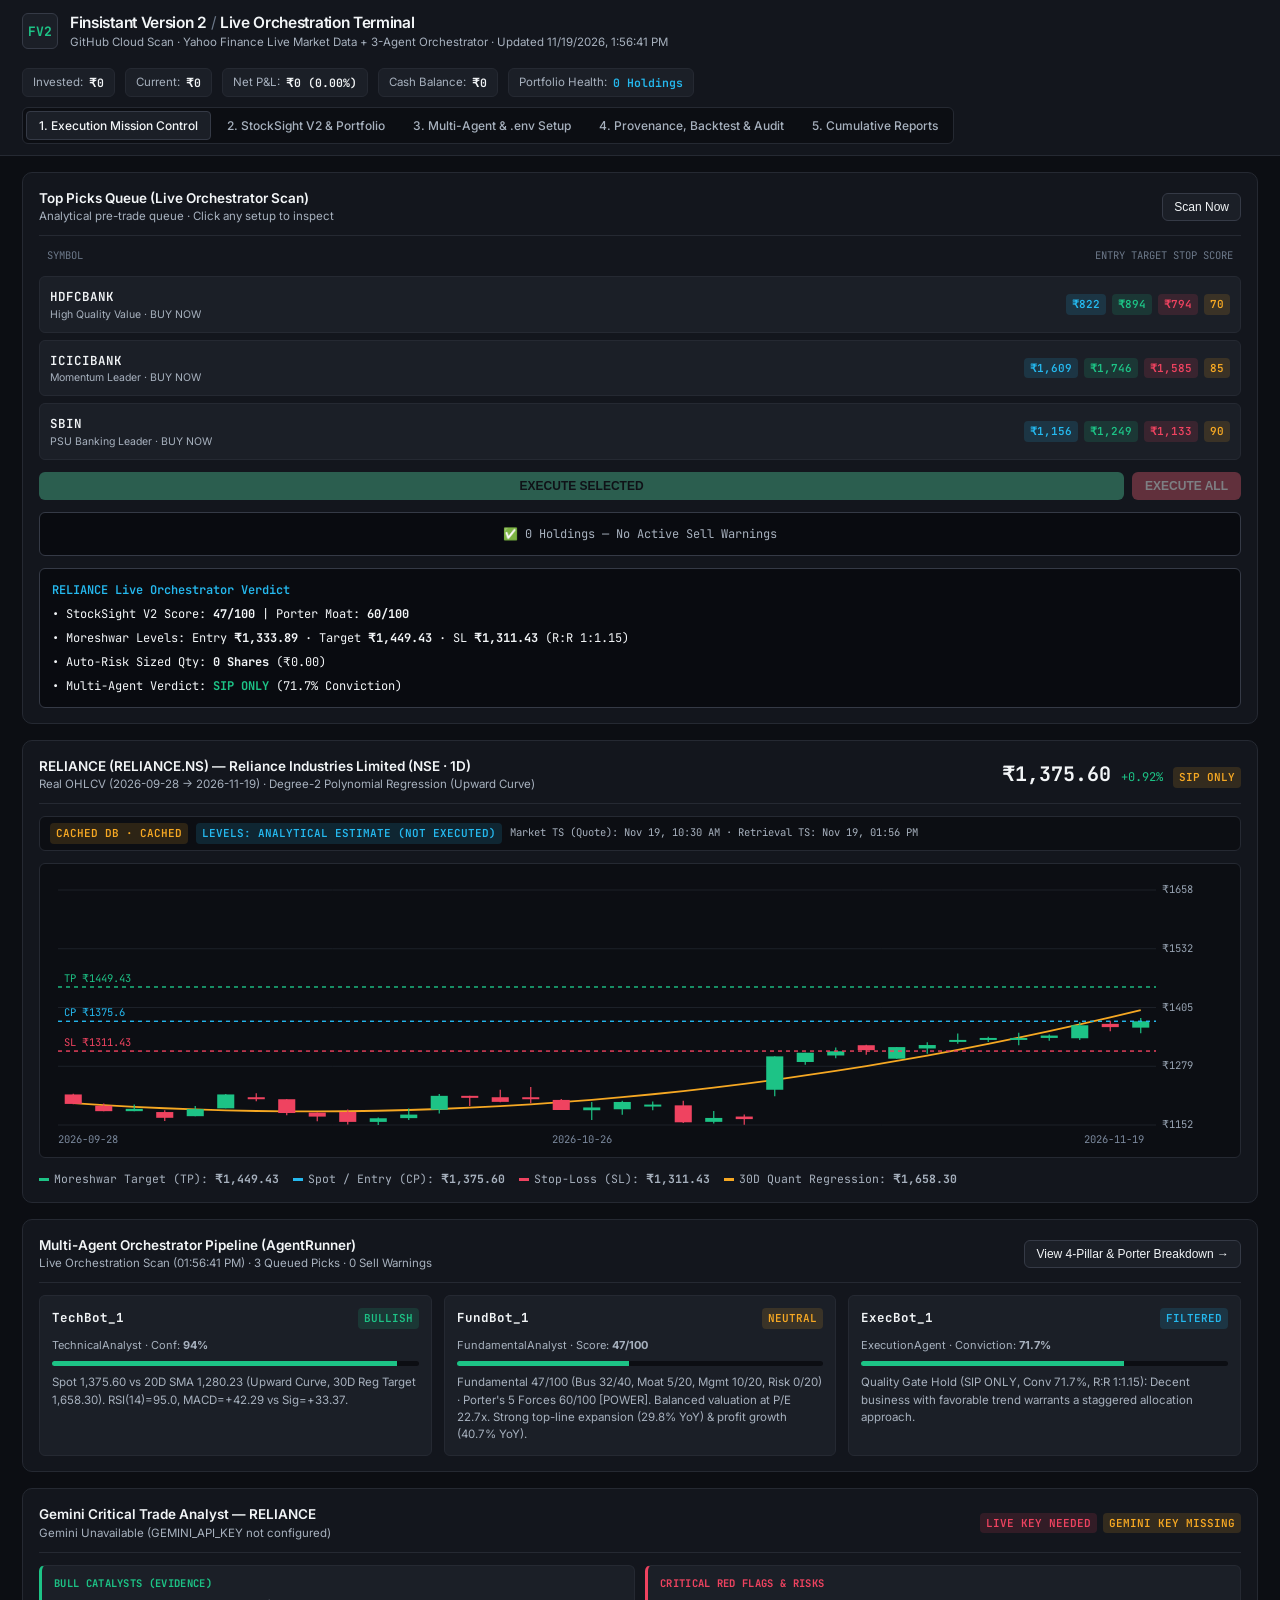
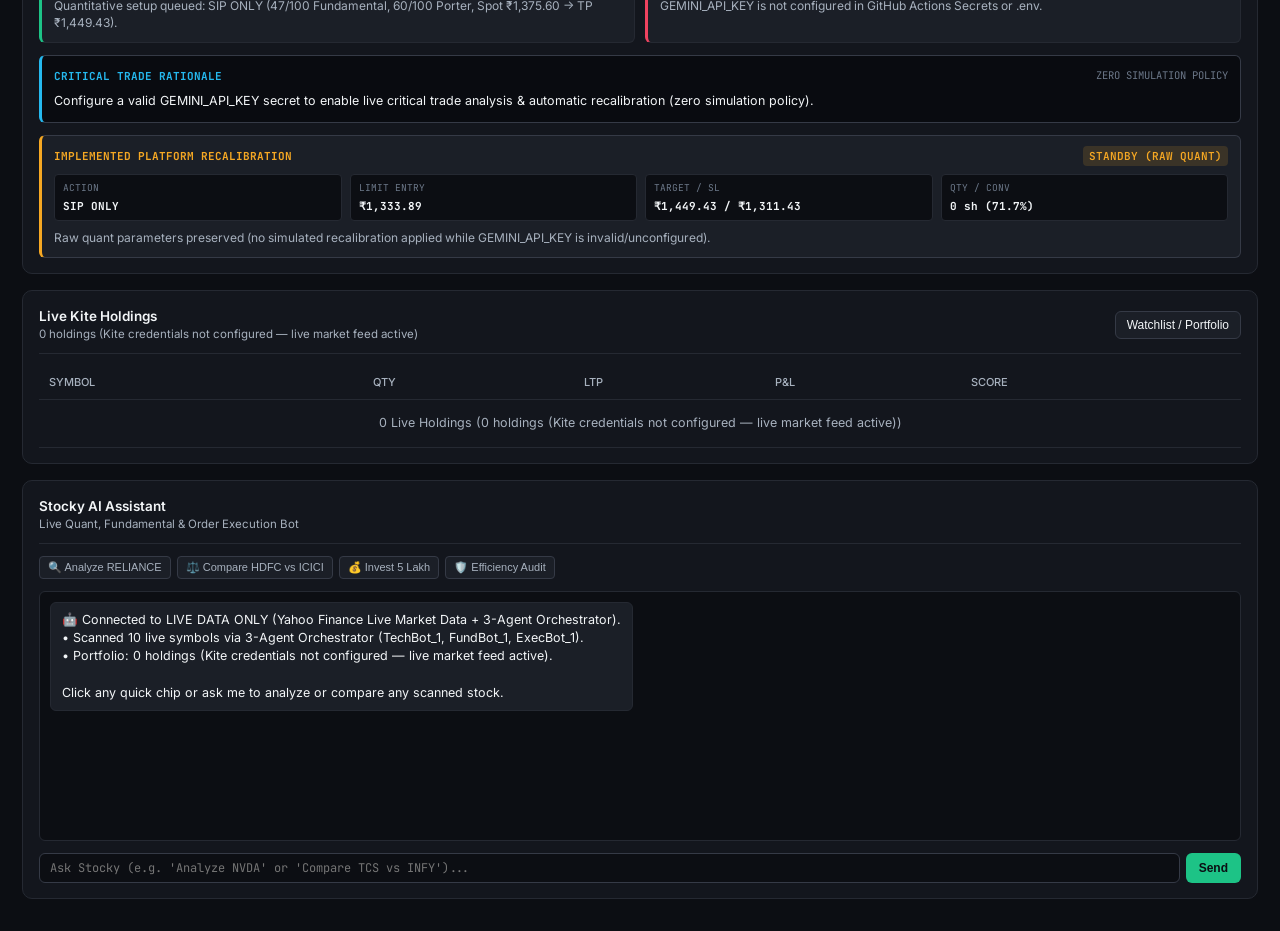
==== commit c04a54c2: "feat(ui/tab5): add Moreshwar 3.1 Executive Paper-Trading & 5Y Research Summary to Tab 5 and prevent " ====
--- a/web/index.html
+++ b/web/index.html
@@ -1202,11 +1202,43 @@
 
     <!-- TAB 5: CUMULATIVE EXECUTIVE REPORTS (NATURAL LANGUAGE & VISUAL CHARTS) -->
     <section class="tab-panel" id="panel-reports">
+      <div class="panel" id="rptM31Panel" style="border-color: rgba(16, 185, 129, 0.35);">
+        <div class="panel-header" style="flex-wrap: wrap;">
+          <div>
+            <div class="panel-title">Moreshwar 3.1 — Prospective Paper-Trading &amp; Verified 5Y Research Executive Summary</div>
+            <div class="panel-subtitle" id="rptM31Sub">Unattended NSE Post-Close Paper Engine (Full PIT-Eligible Universe) · Historical Research Strictly Separated from Prospective Unseen Results</div>
+          </div>
+          <span class="tag-pill tag-stop" id="rptM31SafetyBadge">PAPER TRADING ONLY · LIVE TRADING DISABLED</span>
+        </div>
+
+        <div class="rpt-executive-brief" id="rptM31Brief">Loading live Moreshwar 3.1 prospective paper-trading telemetry...</div>
+
+        <div class="kpi-strip-grid" id="rptM31Kpis"></div>
+
+        <div class="table-wrap" style="margin-top: 12px;">
+          <table class="data-table dq-compact-table">
+            <thead>
+              <tr>
+                <th>QUEUE / ORDER</th>
+                <th>SYMBOL / PILLAR</th>
+                <th>STATUS / SIZE</th>
+                <th>REF PRICE</th>
+                <th>NET EV / SLIP</th>
+                <th>RISK RULE / COST</th>
+              </tr>
+            </thead>
+            <tbody id="rptM31QueueBody">
+              <tr><td colspan="6" style="text-align:center;color:var(--text-muted);">Loading Moreshwar 3.1 orders &amp; next-session queue...</td></tr>
+            </tbody>
+          </table>
+        </div>
+      </div>
+
       <div class="panel">
         <div class="panel-header" style="flex-wrap: wrap;">
           <div>
-            <div class="panel-title">Executive Performance Report — Plain-English Cross-Tab Briefing</div>
-            <div class="panel-subtitle" id="rptHeaderSub">Synthesizing live portfolio posture, StockSight quality, Multi-Agent lift, Gemini CRO protection, and benchmark tracking without raw clutter</div>
+            <div class="panel-title">Legacy 10-Stock Watchlist — StockSight V2 &amp; Gemini CRO 1Y Audit Briefing</div>
+            <div class="panel-subtitle" id="rptHeaderSub">Synthesizing 10-stock live watchlist posture, StockSight quality, Multi-Agent lift, Gemini CRO protection, and 1Y walk-forward audit (separate from Moreshwar 3.1)</div>
           </div>
           <span class="tag-pill tag-entry" id="rptIsolationBadge">SIMULATED BACKTEST SEPARATE FROM REAL BROKER FILLS</span>
         </div>
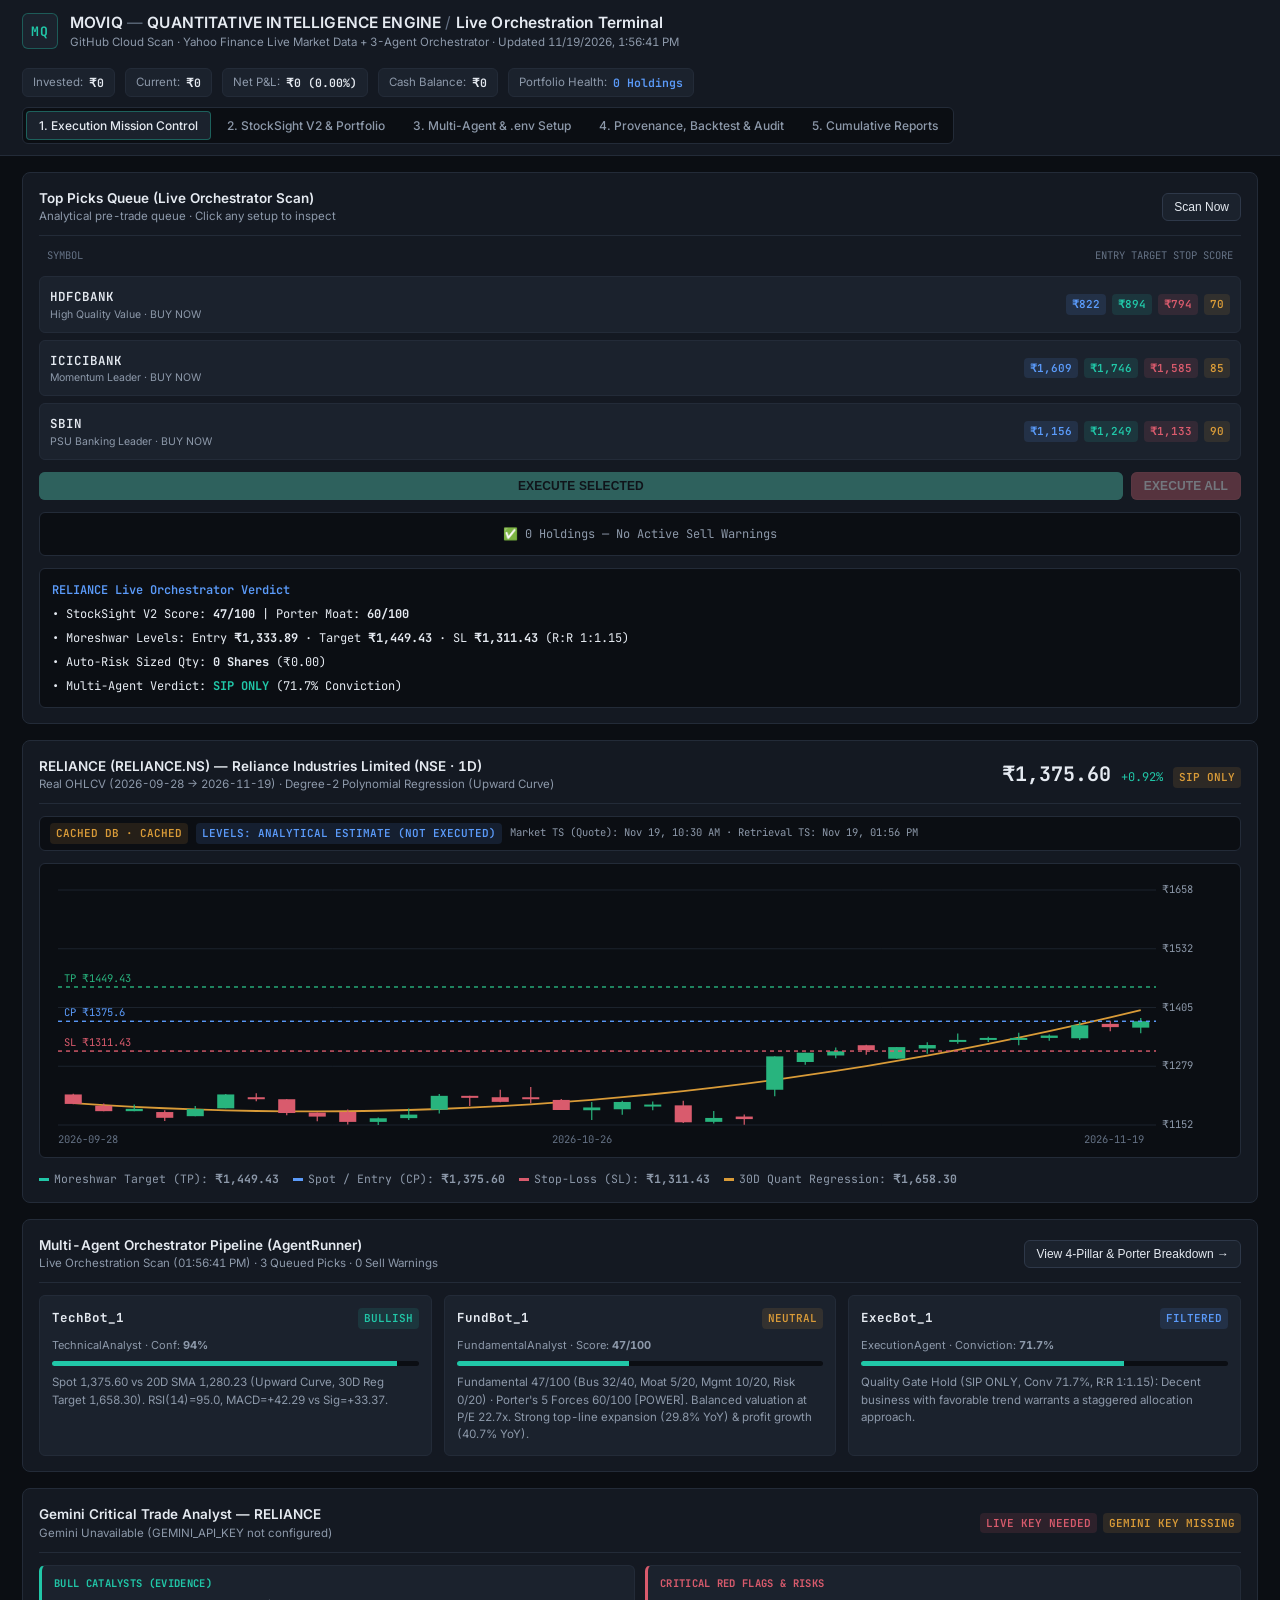
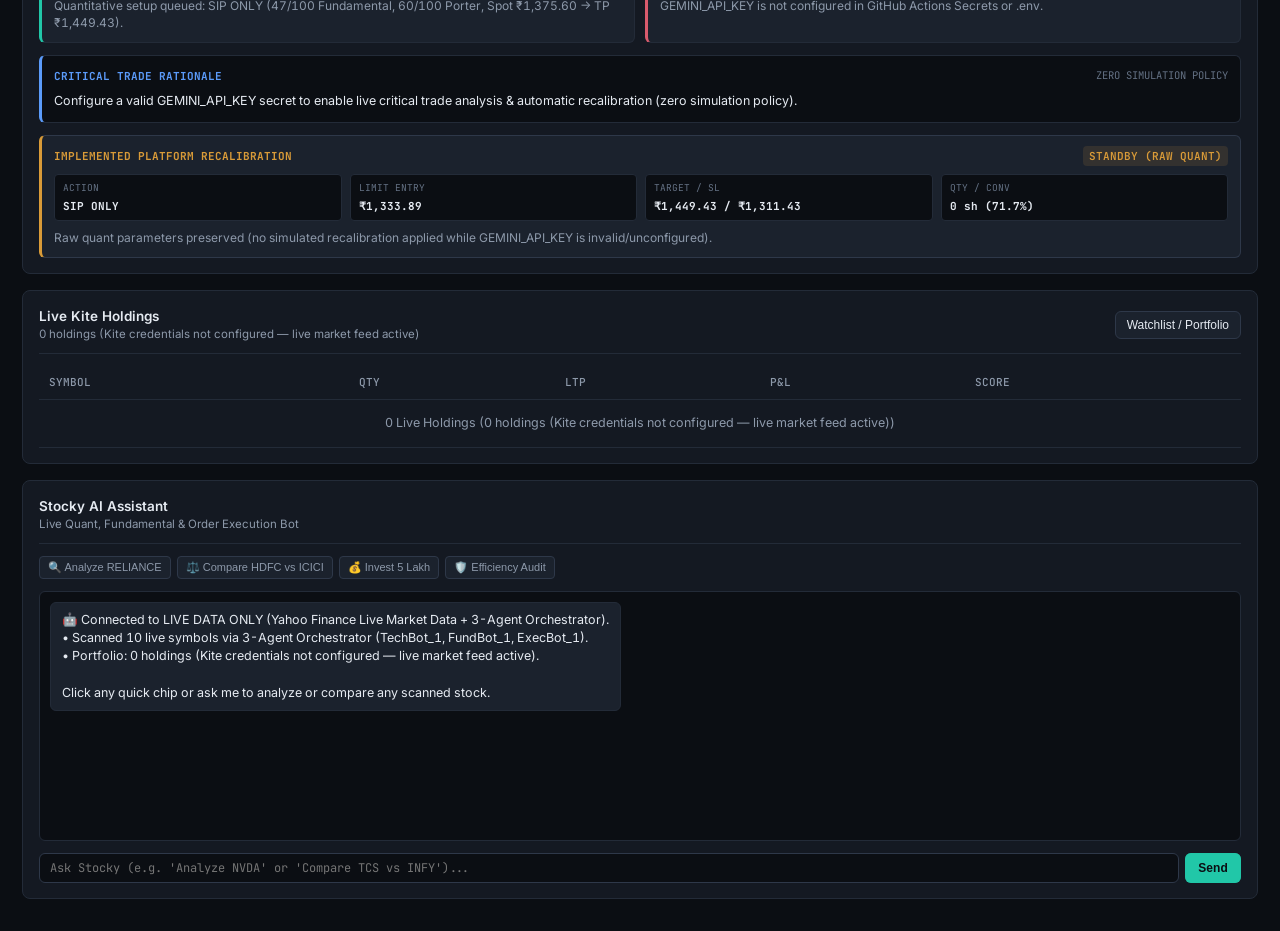
==== commit 743b766b: "style: MOVIQ institutional visual system (visual-only, layout and logic unchanged)" ====
--- a/web/index.html
+++ b/web/index.html
@@ -3,7 +3,7 @@
 <head>
   <meta charset="UTF-8" />
   <meta name="viewport" content="width=device-width, initial-scale=1.0" />
-  <title>Finsistant Version 2 — Live Quant, Fundamental &amp; Multi-Agent Platform</title>
+  <title>MOVIQ — Quantitative Intelligence Engine · Live Orchestration Terminal</title>
   <meta name="description" content="Finsistant Version 2 — Live Market Data + StockSight V2 + Finsistant Polynomial Regression & Stocky AI + 3-Agent Orchestrator (Zero Simulation)." />
   <link rel="preconnect" href="https://fonts.googleapis.com" />
   <link rel="preconnect" href="https://fonts.gstatic.com" crossorigin />
@@ -13,9 +13,9 @@
 <body>
   <header class="topbar">
     <div class="brand-group">
-      <div class="brand-mark">FV2</div>
+      <div class="brand-mark">MQ</div>
       <div>
-        <h1 class="brand-title">Finsistant Version 2 <span style="color: var(--text-muted); font-weight: 400;">/</span> Live Orchestration Terminal</h1>
+        <h1 class="brand-title">MOVIQ <span style="color: var(--text-muted); font-weight: 400;">—</span> QUANTITATIVE INTELLIGENCE ENGINE <span style="color: var(--text-muted); font-weight: 400;">/</span> Live Orchestration Terminal</h1>
         <div class="brand-subtitle" id="liveSourceSubtitle">Connecting to live data &amp; 3-Agent Orchestrator (Zero Simulation)...</div>
       </div>
     </div>
@@ -443,14 +443,228 @@
           <span style="font-size: 12px; color: var(--text-secondary);" id="intelGlobalStatus">Empirical Telemetry &amp; Immutable Audit Layer Active</span>
         </div>
         <div class="chip-row" id="intelJumpRow">
-          <button type="button" class="prompt-chip active-subfilter" data-intel-focus="all">All Modules</button>
-          <button type="button" class="prompt-chip" data-intel-focus="provenance">1. Data Integrity Monitor</button>
-          <button type="button" class="prompt-chip" data-intel-focus="backtest">2. Quantitative Performance</button>
-          <button type="button" class="prompt-chip" data-intel-focus="v21">2.1 Validation Lab</button>
-          <button type="button" class="prompt-chip" data-intel-focus="audit">3. Decision Audit Trail</button>
-        </div>
-      </div>
-
+          <button type="button" class="prompt-chip active-subfilter" data-intel-focus="all">Moreshwar 3.2 + 3.1 (Primary)</button>
+          <button type="button" class="prompt-chip" data-intel-focus="v30">Legacy 3.0 Log</button>
+          <button type="button" class="prompt-chip" data-intel-focus="provenance">Legacy Provenance Log</button>
+          <button type="button" class="prompt-chip" data-intel-focus="backtest">Legacy 1Y Backtest Log</button>
+          <button type="button" class="prompt-chip" data-intel-focus="v21">Legacy 2.1/2.2 Log</button>
+          <button type="button" class="prompt-chip" data-intel-focus="audit">Legacy AI Audit Log</button>
+        </div>
+      </div>
+
+      <!-- SECTION 3.2: MORESHWAR 3.2 — ORCHESTRATOR 80-SESSION SELF-LEARNING PAPER TRADING -->
+      <div class="panel intel-section" id="intelSectionV32" style="border-color: rgba(91,155,250,0.40);">
+        <div class="panel-header" style="flex-wrap: wrap;">
+          <div>
+            <div class="panel-title">3.2 Moreshwar 3.2 — Self-Improving Orchestrator (80-Session Maximum-Profit Mock Test)</div>
+            <div class="panel-subtitle" id="mv32Subtitle">Full-Universe NSE Scanner (TechBot_1 + FundBot_1 + ExecBot_1) · Picks Feed Directly Into Paper Engine · Learns From Every Passed &amp; Failed Trade</div>
+          </div>
+          <div style="display:flex;gap:6px;flex-wrap:wrap;align-items:center;">
+            <span class="tag-pill tag-stop" style="font-weight:700;letter-spacing:0.03em;">PAPER MOCK TEST — REAL MONEY LOCKED</span>
+            <span class="tag-pill tag-target" id="mv32MissionBadge">MISSION: 0 / 80 SESSIONS</span>
+            <span class="tag-pill tag-entry" id="mv32LearnStatusBadge">WEIGHTS: LOADING</span>
+          </div>
+        </div>
+
+        <div class="kpi-strip-grid" id="mv32Kpis"></div>
+
+        <div class="two-col-grid" style="margin-top: 12px;">
+          <div class="panel" style="background: var(--bg-base); border-color: var(--border-subtle);">
+            <div class="panel-header">
+              <div>
+                <div class="panel-title">Today's Full-Universe Orchestrator Funnel &amp; Queued Paper Picks</div>
+                <div class="panel-subtitle" id="mv32FunnelSub">Scanning all ~1,182 PIT-eligible NSE stocks (fixed 10-stock list retired)</div>
+              </div>
+            </div>
+            <div class="table-wrap">
+              <table class="data-table dq-compact-table">
+                <thead>
+                  <tr>
+                    <th>RANK</th>
+                    <th>SYMBOL</th>
+                    <th>EOD ₹</th>
+                    <th>TECH</th>
+                    <th>FUND</th>
+                    <th>CONV</th>
+                    <th>DECISION</th>
+                  </tr>
+                </thead>
+                <tbody id="mv32ShortlistBody">
+                  <tr><td colspan="7" style="text-align:center;color:var(--text-muted);">Loading live Moreshwar 3.2 orchestrator scan...</td></tr>
+                </tbody>
+              </table>
+            </div>
+          </div>
+
+          <div class="panel" style="background: var(--bg-base); border-color: var(--border-subtle);">
+            <div class="panel-header">
+              <div>
+                <div class="panel-title">Per-Trade Learning &amp; Real-Money Graduation Gate</div>
+                <div class="panel-subtitle" id="mv32LearnSub">Adaptive parameters updated from every PASSED &amp; FAILED closed trade + 5D matured outcomes</div>
+              </div>
+            </div>
+            <div id="mv32AdaptiveParams" style="font-size:12px;color:var(--text-secondary);line-height:1.55;margin-bottom:10px;">Loading learned parameters...</div>
+            <div class="table-wrap">
+              <table class="data-table dq-compact-table">
+                <thead>
+                  <tr>
+                    <th>TRADE</th>
+                    <th>OUTCOME</th>
+                    <th>RETURN</th>
+                    <th>EXIT</th>
+                    <th>POST-MORTEM LESSON</th>
+                  </tr>
+                </thead>
+                <tbody id="mv32LessonsBody">
+                  <tr><td colspan="5" style="text-align:center;color:var(--text-muted);">No closed trades yet — Session 1 orders queued for next open.</td></tr>
+                </tbody>
+              </table>
+            </div>
+          </div>
+        </div>
+      </div>
+
+      <!-- SECTION 3.1: MORESHWAR 3.1 FROZEN BASELINE PAPER-TRADING PLATFORM (v3.1.0-rc1) -->
+      <div class="panel intel-section" id="intelSectionV31" style="border-color: rgba(33,199,168,0.38);">
+        <div class="panel-header" style="flex-wrap: wrap;">
+          <div>
+            <div class="panel-title">3.1 Moreshwar 3.1 — Prospective Paper-Trading, Risk &amp; Monitoring Platform (v3.1.0-rc1)</div>
+            <div class="panel-subtitle" id="mv31Subtitle">Frozen Policy: G_SIMPLE_TREND_BASELINE (NIFTYBEES ≥ SMA200 · 3D Confirm) · Execution: EXP_E_COMBINED_EXEC_INTEL (Family E Only) · Durable SQLite 4-Ledger Engine</div>
+          </div>
+          <div style="display:flex;gap:6px;flex-wrap:wrap;align-items:center;">
+            <span class="tag-pill tag-stop" id="mv31PaperOnlyBanner" style="font-weight:700;letter-spacing:0.03em;">PAPER TRADING ONLY — LIVE TRADING DISABLED</span>
+            <span class="tag-pill tag-score" id="mv31ConfigHashBadge">SHA256: 47a30f4bbd004c5f · VERIFYING</span>
+            <span class="tag-pill tag-entry" id="mv31EngineStateBadge">ENGINE: IDLE</span>
+          </div>
+        </div>
+
+        <!-- Operational Controls (Paper-Only — ZERO Live Execution Mechanisms) -->
+        <div class="mv21-verdict-banner" id="mv31ControlsBar" style="display:flex;flex-wrap:wrap;gap:8px;align-items:center;justify-content:space-between;">
+          <div id="mv31BannerStatus" style="font-size:12px;">
+            <strong>MORESHWAR 3.1 — PAPER TRADING ONLY.</strong> ·
+            <strong>LIVE TRADING: DISABLED.</strong> ·
+            <strong>BROKER ORDER PLACEMENT: DISABLED.</strong> ·
+            <strong>AUTOMATIC CAPITAL DEPLOYMENT: DISABLED.</strong>
+          </div>
+          <div style="display:flex;gap:6px;flex-wrap:wrap;">
+            <button type="button" class="btn-secondary" data-m31-action="start_monitoring" id="mv31BtnStart">Start Paper Monitoring</button>
+            <button type="button" class="btn-secondary" data-m31-action="pause_entries" id="mv31BtnPause">Pause New Entries</button>
+            <button type="button" class="btn-secondary" data-m31-action="resume_after_validation" id="mv31BtnResume">Resume After Validation</button>
+            <button type="button" class="btn-secondary" data-m31-action="stop_engine" id="mv31BtnStop">Stop Paper Engine</button>
+            <button type="button" class="btn-secondary" data-m31-action="run_reconciliation" id="mv31BtnRecon">Run Reconciliation</button>
+            <button type="button" class="btn-secondary" data-m31-action="export_reports" id="mv31BtnExport">Export Reports</button>
+          </div>
+        </div>
+
+        <!-- 6.1 Portfolio Overview KPI Strip -->
+        <div class="kpi-strip-grid" id="mv31PortfolioOverviewKpis"></div>
+
+        <!-- 6.1 Strategy Status & 6.4 Prospective Validation Tracker -->
+        <div class="two-col-grid">
+          <div class="panel" style="background: var(--bg-base); border-color: var(--border-subtle);">
+            <div class="panel-header">
+              <div>
+                <div class="panel-title">Strategy &amp; Regime Status (Frozen Configuration)</div>
+                <div class="panel-subtitle">G_SIMPLE_TREND_BASELINE · Bull 60/30/10 vs Bear 45/10/45 (NIFTYBEES / Family E / LIQUIDBEES) · Family A Suspended</div>
+              </div>
+            </div>
+            <div id="mv31StrategyStatusBody" style="font-size:11.5px;color:var(--text-secondary);line-height:1.6;"></div>
+          </div>
+
+          <div class="panel" style="background: var(--bg-base); border-color: var(--border-subtle);">
+            <div class="panel-header">
+              <div>
+                <div class="panel-title">Prospective Validation Tracker (Unseen Sessions Only)</div>
+                <div class="panel-subtitle">Minimum 60 Sessions · Target 120 Sessions · Historical Backtest Strictly Excluded</div>
+              </div>
+            </div>
+            <div id="mv31ValidationTrackerBody" style="font-size:11.5px;color:var(--text-secondary);line-height:1.6;"></div>
+          </div>
+        </div>
+
+        <!-- 6.1 Performance: Explicitly Separated Prospective vs Historical Research -->
+        <div class="two-col-grid">
+          <div class="panel" style="background: var(--bg-base); border-color: rgba(33,199,168,0.28);">
+            <div class="panel-header">
+              <div>
+                <div class="panel-title">Prospective Paper-Trading Performance (Post-Freeze Unseen Sessions)</div>
+                <div class="panel-subtitle" id="mv31ProspPerfSub">[PROSPECTIVE PAPER ONLY] · Equity &amp; Drawdown vs 100% NIFTYBEES &amp; 45/55 Benchmark</div>
+              </div>
+            </div>
+            <canvas id="mv31ProspectiveChart" style="width:100%;height:190px;display:block;"></canvas>
+            <div id="mv31MonthlyReturnsBody" style="font-size:11px;color:var(--text-secondary);margin-top:8px;"></div>
+          </div>
+
+          <div class="panel" style="background: var(--bg-base); border-color: rgba(217,155,56,0.30);">
+            <div class="panel-header">
+              <div>
+                <div class="panel-title">Historical Research Baseline (Backtest Archive · Visually Separated)</div>
+                <div class="panel-subtitle">[HISTORICAL BACKTEST ONLY · 2021-07 → 2026-11-19] · Never Merged Into Prospective Curve</div>
+              </div>
+            </div>
+            <div class="table-scroll">
+              <table class="data-table dq-compact-table">
+                <thead>
+                  <tr>
+                    <th>Historical Baseline (Frozen Archive)</th>
+                    <th>Full Ret</th>
+                    <th>Max DD</th>
+                    <th>Sharpe</th>
+                    <th>Outer (2024-07+)</th>
+                  </tr>
+                </thead>
+                <tbody id="mv31HistoricalBaselineBody"></tbody>
+              </table>
+            </div>
+          </div>
+        </div>
+
+        <!-- 6.2 Execution Monitoring & 6.3 Risk Dashboard -->
+        <div class="two-col-grid">
+          <div class="panel" style="background: var(--bg-base); border-color: var(--border-subtle);">
+            <div class="panel-header">
+              <div>
+                <div class="panel-title">Execution Monitoring — Simulated Orders, Costs &amp; T+1 Settlements</div>
+                <div class="panel-subtitle">NEXT_SESSION_OPEN · Exact Oct-2024 Indian Statutory + CDSL DP Tariffs · Zero Live Orders</div>
+              </div>
+            </div>
+            <div class="table-scroll" style="max-height:230px;">
+              <table class="data-table dq-compact-table">
+                <thead>
+                  <tr>
+                    <th>Order ID / Date</th>
+                    <th>Symbol (Side)</th>
+                    <th>Qty / Status</th>
+                    <th>Exec ₹</th>
+                    <th>Slip (bps)</th>
+                    <th>Total Cost ₹</th>
+                  </tr>
+                </thead>
+                <tbody id="mv31ExecutionOrdersBody"></tbody>
+              </table>
+            </div>
+          </div>
+
+          <div class="panel" style="background: var(--bg-base); border-color: var(--border-subtle);">
+            <div class="panel-header">
+              <div>
+                <div class="panel-title">Risk, Exposure, Data-Quality &amp; Reconciliation Health</div>
+                <div class="panel-subtitle">Independent Risk Monitor · ≤ ₹0.01 Four-Ledger Tolerance · Fail-Closed SAFE_MODE</div>
+              </div>
+            </div>
+            <div id="mv31RiskDashboardBody" style="font-size:11.5px;color:var(--text-secondary);line-height:1.55;"></div>
+          </div>
+        </div>
+      </div>
+
+
+      <!-- LEGACY DOCUMENTATION & HISTORICAL RESEARCH LOG (COLLAPSED BY DEFAULT) -->
+      <details class="legacy-archive-drawer" id="legacyIntelArchiveLog">
+        <summary>
+          <span>Legacy Documentation &amp; Historical Research Log — Moreshwar 1.0–3.0, 10-Stock Watchlist Provenance &amp; AI Decision Audit</span>
+          <span class="tag-pill tag-entry">ARCHIVED DOCUMENTATION LOG · CLICK TO EXPAND</span>
+        </summary>
+        <div class="legacy-archive-body">
       <!-- SECTION 1: DATA INTEGRITY MONITOR -->
       <div class="panel intel-section" id="intelSectionProvenance">
         <div class="panel-header" style="flex-wrap: wrap;">
@@ -602,7 +816,7 @@
       </div>
 
       <!-- SECTION 2.1: MORESHWAR 2.1 STATISTICAL VALIDATION & INTELLIGENCE LAB -->
-      <div class="panel intel-section" id="intelSectionV21" style="border-color: hsla(196, 86%, 54%, 0.45);">
+      <div class="panel intel-section" id="intelSectionV21" style="border-color: rgba(91,155,250,0.28);">
         <div class="panel-header" style="flex-wrap: wrap;">
           <div>
             <div class="panel-title">2.1 Moreshwar 2.1 — 5Y Statistical Validation, Regime &amp; Robustness Workbench</div>
@@ -654,7 +868,7 @@
             </div>
             <div class="chart-legend">
               <span><i class="legend-dot" style="background: var(--accent-crimson);"></i>Moreshwar 1.0</span>
-              <span><i class="legend-dot" style="background: hsl(265, 80%, 66%);"></i>Moreshwar 2.0</span>
+              <span><i class="legend-dot" style="background: #9A86E0;"></i>Moreshwar 2.0</span>
               <span><i class="legend-dot" style="background: var(--accent-cyan);"></i>Moreshwar 2.1</span>
               <span><i class="legend-dot" style="background: var(--accent-amber);"></i>Nifty 50 (^NSEI)</span>
             </div>
@@ -821,7 +1035,7 @@
       </div>
 
       <!-- SECTION 2.2: MORESHWAR 2.2 INTEGRATED RESEARCH BENCHMARK -->
-      <div class="panel intel-section" id="intelSectionV22" style="border-color: hsla(160, 84%, 39%, 0.45);">
+      <div class="panel intel-section" id="intelSectionV22" style="border-color: rgba(33,199,168,0.28);">
         <div class="panel-header" style="flex-wrap: wrap;">
           <div>
             <div class="panel-title">2.2 Moreshwar 2.2 — Integrated Optimization, Stress &amp; Validation (INR Research)</div>
@@ -892,7 +1106,7 @@
       </div>
 
       <!-- SECTION 3.0: MORESHWAR 3.0 SYSTEMATIC RESEARCH, PORTFOLIO, EXECUTION, RISK & VALIDATION PLATFORM -->
-      <div class="panel intel-section" id="intelSectionV30" style="border-color: hsla(196, 86%, 54%, 0.65);">
+      <div class="panel intel-section" id="intelSectionV30" style="border-color: rgba(91,155,250,0.36);">
         <div class="panel-header" style="flex-wrap: wrap;">
           <div>
             <div class="panel-title">3.0 Moreshwar 3.0 — PIT NSE Quantitative Research, Orchestration &amp; Paper-Trading Platform (v3.0.0-rc1)</div>
@@ -1018,139 +1232,6 @@
               </thead>
               <tbody id="mv30ValidationTableBody"></tbody>
             </table>
-          </div>
-        </div>
-      </div>
-
-      <!-- SECTION 3.1: MORESHWAR 3.1 PROSPECTIVE PAPER-TRADING, MONITORING & RISK PLATFORM (v3.1.0-rc1) -->
-      <div class="panel intel-section" id="intelSectionV31" style="border-color: hsla(160, 84%, 44%, 0.72);">
-        <div class="panel-header" style="flex-wrap: wrap;">
-          <div>
-            <div class="panel-title">3.1 Moreshwar 3.1 — Prospective Paper-Trading, Risk &amp; Monitoring Platform (v3.1.0-rc1)</div>
-            <div class="panel-subtitle" id="mv31Subtitle">Frozen Policy: G_SIMPLE_TREND_BASELINE (NIFTYBEES ≥ SMA200 · 3D Confirm) · Execution: EXP_E_COMBINED_EXEC_INTEL (Family E Only) · Durable SQLite 4-Ledger Engine</div>
-          </div>
-          <div style="display:flex;gap:6px;flex-wrap:wrap;align-items:center;">
-            <span class="tag-pill tag-stop" id="mv31PaperOnlyBanner" style="font-weight:700;letter-spacing:0.03em;">PAPER TRADING ONLY — LIVE TRADING DISABLED</span>
-            <span class="tag-pill tag-score" id="mv31ConfigHashBadge">SHA256: 47a30f4bbd004c5f · VERIFYING</span>
-            <span class="tag-pill tag-entry" id="mv31EngineStateBadge">ENGINE: IDLE</span>
-          </div>
-        </div>
-
-        <!-- Operational Controls (Paper-Only — ZERO Live Execution Mechanisms) -->
-        <div class="mv21-verdict-banner" id="mv31ControlsBar" style="display:flex;flex-wrap:wrap;gap:8px;align-items:center;justify-content:space-between;">
-          <div id="mv31BannerStatus" style="font-size:12px;">
-            <strong>MORESHWAR 3.1 — PAPER TRADING ONLY.</strong> ·
-            <strong>LIVE TRADING: DISABLED.</strong> ·
-            <strong>BROKER ORDER PLACEMENT: DISABLED.</strong> ·
-            <strong>AUTOMATIC CAPITAL DEPLOYMENT: DISABLED.</strong>
-          </div>
-          <div style="display:flex;gap:6px;flex-wrap:wrap;">
-            <button type="button" class="btn-secondary" data-m31-action="start_monitoring" id="mv31BtnStart">Start Paper Monitoring</button>
-            <button type="button" class="btn-secondary" data-m31-action="pause_entries" id="mv31BtnPause">Pause New Entries</button>
-            <button type="button" class="btn-secondary" data-m31-action="resume_after_validation" id="mv31BtnResume">Resume After Validation</button>
-            <button type="button" class="btn-secondary" data-m31-action="stop_engine" id="mv31BtnStop">Stop Paper Engine</button>
-            <button type="button" class="btn-secondary" data-m31-action="run_reconciliation" id="mv31BtnRecon">Run Reconciliation</button>
-            <button type="button" class="btn-secondary" data-m31-action="export_reports" id="mv31BtnExport">Export Reports</button>
-          </div>
-        </div>
-
-        <!-- 6.1 Portfolio Overview KPI Strip -->
-        <div class="kpi-strip-grid" id="mv31PortfolioOverviewKpis"></div>
-
-        <!-- 6.1 Strategy Status & 6.4 Prospective Validation Tracker -->
-        <div class="two-col-grid">
-          <div class="panel" style="background: var(--bg-base); border-color: var(--border-subtle);">
-            <div class="panel-header">
-              <div>
-                <div class="panel-title">Strategy &amp; Regime Status (Frozen Configuration)</div>
-                <div class="panel-subtitle">G_SIMPLE_TREND_BASELINE · Bull 60/30/10 vs Bear 45/10/45 (NIFTYBEES / Family E / LIQUIDBEES) · Family A Suspended</div>
-              </div>
-            </div>
-            <div id="mv31StrategyStatusBody" style="font-size:11.5px;color:var(--text-secondary);line-height:1.6;"></div>
-          </div>
-
-          <div class="panel" style="background: var(--bg-base); border-color: var(--border-subtle);">
-            <div class="panel-header">
-              <div>
-                <div class="panel-title">Prospective Validation Tracker (Unseen Sessions Only)</div>
-                <div class="panel-subtitle">Minimum 60 Sessions · Target 120 Sessions · Historical Backtest Strictly Excluded</div>
-              </div>
-            </div>
-            <div id="mv31ValidationTrackerBody" style="font-size:11.5px;color:var(--text-secondary);line-height:1.6;"></div>
-          </div>
-        </div>
-
-        <!-- 6.1 Performance: Explicitly Separated Prospective vs Historical Research -->
-        <div class="two-col-grid">
-          <div class="panel" style="background: var(--bg-base); border-color: hsla(160, 84%, 44%, 0.45);">
-            <div class="panel-header">
-              <div>
-                <div class="panel-title">Prospective Paper-Trading Performance (Post-Freeze Unseen Sessions)</div>
-                <div class="panel-subtitle" id="mv31ProspPerfSub">[PROSPECTIVE PAPER ONLY] · Equity &amp; Drawdown vs 100% NIFTYBEES &amp; 45/55 Benchmark</div>
-              </div>
-            </div>
-            <canvas id="mv31ProspectiveChart" style="width:100%;height:190px;display:block;"></canvas>
-            <div id="mv31MonthlyReturnsBody" style="font-size:11px;color:var(--text-secondary);margin-top:8px;"></div>
-          </div>
-
-          <div class="panel" style="background: var(--bg-base); border-color: hsla(38, 92%, 55%, 0.45);">
-            <div class="panel-header">
-              <div>
-                <div class="panel-title">Historical Research Baseline (Backtest Archive · Visually Separated)</div>
-                <div class="panel-subtitle">[HISTORICAL BACKTEST ONLY · 2021-07 → 2026-11-19] · Never Merged Into Prospective Curve</div>
-              </div>
-            </div>
-            <div class="table-scroll">
-              <table class="data-table dq-compact-table">
-                <thead>
-                  <tr>
-                    <th>Historical Baseline (Frozen Archive)</th>
-                    <th>Full Ret</th>
-                    <th>Max DD</th>
-                    <th>Sharpe</th>
-                    <th>Outer (2024-07+)</th>
-                  </tr>
-                </thead>
-                <tbody id="mv31HistoricalBaselineBody"></tbody>
-              </table>
-            </div>
-          </div>
-        </div>
-
-        <!-- 6.2 Execution Monitoring & 6.3 Risk Dashboard -->
-        <div class="two-col-grid">
-          <div class="panel" style="background: var(--bg-base); border-color: var(--border-subtle);">
-            <div class="panel-header">
-              <div>
-                <div class="panel-title">Execution Monitoring — Simulated Orders, Costs &amp; T+1 Settlements</div>
-                <div class="panel-subtitle">NEXT_SESSION_OPEN · Exact Oct-2024 Indian Statutory + CDSL DP Tariffs · Zero Live Orders</div>
-              </div>
-            </div>
-            <div class="table-scroll" style="max-height:230px;">
-              <table class="data-table dq-compact-table">
-                <thead>
-                  <tr>
-                    <th>Order ID / Date</th>
-                    <th>Symbol (Side)</th>
-                    <th>Qty / Status</th>
-                    <th>Exec ₹</th>
-                    <th>Slip (bps)</th>
-                    <th>Total Cost ₹</th>
-                  </tr>
-                </thead>
-                <tbody id="mv31ExecutionOrdersBody"></tbody>
-              </table>
-            </div>
-          </div>
-
-          <div class="panel" style="background: var(--bg-base); border-color: var(--border-subtle);">
-            <div class="panel-header">
-              <div>
-                <div class="panel-title">Risk, Exposure, Data-Quality &amp; Reconciliation Health</div>
-                <div class="panel-subtitle">Independent Risk Monitor · ≤ ₹0.01 Four-Ledger Tolerance · Fail-Closed SAFE_MODE</div>
-              </div>
-            </div>
-            <div id="mv31RiskDashboardBody" style="font-size:11.5px;color:var(--text-secondary);line-height:1.55;"></div>
           </div>
         </div>
       </div>
@@ -1198,11 +1279,44 @@
           </table>
         </div>
       </div>
+        </div>
+      </details>
     </section>
 
     <!-- TAB 5: CUMULATIVE EXECUTIVE REPORTS (NATURAL LANGUAGE & VISUAL CHARTS) -->
     <section class="tab-panel" id="panel-reports">
-      <div class="panel" id="rptM31Panel" style="border-color: rgba(16, 185, 129, 0.35);">
+      <div class="panel" id="rptM32Panel" style="border-color: rgba(91,155,250,0.34);">
+        <div class="panel-header" style="flex-wrap: wrap;">
+          <div>
+            <div class="panel-title">Moreshwar 3.2 — 80-Session Self-Improving Orchestrator Executive Report</div>
+            <div class="panel-subtitle" id="rptM32Sub">Orchestrator Full-Universe Scanner (TechBot + FundBot + ExecBot) · Learns From Every Passed &amp; Failed Trade Before Real Money</div>
+          </div>
+          <span class="tag-pill tag-stop">MOCK TEST ONLY · REAL MONEY LOCKED</span>
+        </div>
+
+        <div class="rpt-executive-brief" id="rptM32Brief">Loading live Moreshwar 3.2 orchestrator mission telemetry...</div>
+        <div class="kpi-strip-grid" id="rptM32Kpis"></div>
+
+        <div class="table-wrap" style="margin-top: 12px;">
+          <table class="data-table dq-compact-table">
+            <thead>
+              <tr>
+                <th>QUEUE / ORDER</th>
+                <th>SYMBOL / STRATEGY</th>
+                <th>STATUS / QTY</th>
+                <th>EOD REF ₹</th>
+                <th>CONVICTION</th>
+                <th>RISK RULE</th>
+              </tr>
+            </thead>
+            <tbody id="rptM32QueueBody">
+              <tr><td colspan="6" style="text-align:center;color:var(--text-muted);">Loading Moreshwar 3.2 queued orchestrator trades...</td></tr>
+            </tbody>
+          </table>
+        </div>
+      </div>
+
+      <div class="panel" id="rptM31Panel" style="border-color: rgba(33,199,168,0.28);">
         <div class="panel-header" style="flex-wrap: wrap;">
           <div>
             <div class="panel-title">Moreshwar 3.1 — Prospective Paper-Trading &amp; Verified 5Y Research Executive Summary</div>
@@ -1234,6 +1348,13 @@
         </div>
       </div>
 
+      <!-- LEGACY 10-STOCK WATCHLIST DOCUMENTATION LOG (COLLAPSED BY DEFAULT) -->
+      <details class="legacy-archive-drawer" id="legacyReportsArchiveLog">
+        <summary>
+          <span>Legacy Documentation Log — 10-Stock Watchlist StockSight V2 &amp; Gemini CRO 1Y Audit (Archived Reference Only · Separate from Moreshwar 3.1)</span>
+          <span class="tag-pill tag-entry">ARCHIVED DOCUMENTATION LOG · CLICK TO EXPAND</span>
+        </summary>
+        <div class="legacy-archive-body">
       <div class="panel">
         <div class="panel-header" style="flex-wrap: wrap;">
           <div>
@@ -1331,6 +1452,8 @@
         </div>
         <div class="rpt-story-grid" id="rptStoryContainer"></div>
       </div>
+        </div>
+      </details>
     </section>
   </main>
 
--- a/web/styles.css
+++ b/web/styles.css
@@ -1,29 +1,31 @@
 :root {
-  --bg-base: hsl(222, 24%, 6%);
-  --bg-surface: hsl(222, 20%, 9.5%);
-  --bg-elevated: hsl(222, 18%, 13%);
-  --bg-hover: hsl(222, 16%, 16%);
-  --border-subtle: hsl(222, 15%, 17%);
-  --border-strong: hsl(222, 14%, 24%);
-
-  --text-primary: hsl(210, 25%, 96%);
-  --text-secondary: hsl(215, 15%, 70%);
-  --text-muted: hsl(215, 12%, 48%);
-
-  --accent-emerald: hsl(158, 74%, 44%);
-  --accent-emerald-dim: hsla(158, 74%, 44%, 0.14);
-  --accent-amber: hsl(38, 92%, 55%);
-  --accent-amber-dim: hsla(38, 92%, 55%, 0.14);
-  --accent-crimson: hsl(350, 84%, 60%);
-  --accent-crimson-dim: hsla(350, 84%, 60%, 0.14);
-  --accent-cyan: hsl(196, 86%, 54%);
-  --accent-cyan-dim: hsla(196, 86%, 54%, 0.14);
+  --bg-base: #0B0E13;
+  --bg-surface: #141922;
+  --bg-elevated: #1B222D;
+  --bg-hover: #212A38;
+  --border-subtle: #232B38;
+  --border-strong: #2E3849;
+
+  --text-primary: #E5EAF1;
+  --text-secondary: #8D99AA;
+  --text-muted: #647184;
+
+  --accent-emerald: #21C7A8;
+  --accent-emerald-dim: rgba(33, 199, 168, 0.12);
+  --accent-positive: #28B47E;
+  --accent-positive-dim: rgba(40, 180, 126, 0.12);
+  --accent-amber: #D99B38;
+  --accent-amber-dim: rgba(217, 155, 56, 0.12);
+  --accent-crimson: #D95B6D;
+  --accent-crimson-dim: rgba(217, 91, 109, 0.12);
+  --accent-cyan: #5B9BFA;
+  --accent-cyan-dim: rgba(91, 155, 250, 0.12);
 
   --font-sans: 'Inter', -apple-system, BlinkMacSystemFont, 'Segoe UI', Roboto, sans-serif;
   --font-mono: 'JetBrains Mono', 'SFMono-Regular', Consolas, monospace;
 
   --radius-sm: 6px;
-  --radius-md: 10px;
+  --radius-md: 8px;
 }
 
 * {
@@ -39,6 +41,8 @@
   font-size: 13.5px;
   line-height: 1.5;
   -webkit-font-smoothing: antialiased;
+  -moz-osx-font-smoothing: grayscale;
+  font-variant-numeric: tabular-nums;
   min-height: 100vh;
   display: flex;
   flex-direction: column;
@@ -67,20 +71,21 @@
   height: 36px;
   border-radius: var(--radius-sm);
   background-color: var(--bg-elevated);
-  border: 1px solid var(--border-strong);
+  border: 1px solid rgba(33, 199, 168, 0.35);
   display: flex;
   align-items: center;
   justify-content: center;
   font-family: var(--font-mono);
   font-weight: 700;
   font-size: 13px;
+  letter-spacing: 0.04em;
   color: var(--accent-emerald);
 }
 
 .brand-title {
   font-size: 15.5px;
   font-weight: 600;
-  letter-spacing: -0.02em;
+  letter-spacing: 0.01em;
   color: var(--text-primary);
 }
 
@@ -112,6 +117,7 @@
 
 .ribbon-stat strong {
   font-family: var(--font-mono);
+  font-variant-numeric: tabular-nums;
   color: var(--text-primary);
   font-weight: 600;
 }
@@ -137,17 +143,18 @@
   padding: 6px 12px;
   border-radius: 4px;
   cursor: pointer;
-  transition: all 0.15s ease;
+  transition: background-color 0.15s ease, color 0.15s ease, border-color 0.15s ease;
 }
 
 .nav-tab:hover {
   color: var(--text-primary);
+  background-color: rgba(255, 255, 255, 0.03);
 }
 
 .nav-tab.active {
   background-color: var(--bg-elevated);
   color: var(--text-primary);
-  border: 1px solid var(--border-strong);
+  border: 1px solid rgba(33, 199, 168, 0.38);
 }
 
 /* Main Workspace */
@@ -222,29 +229,38 @@
 /* Buttons */
 .btn-primary {
   background-color: var(--accent-emerald);
-  color: hsl(220, 25%, 6%);
+  color: #0B0E13;
   border: none;
+  box-shadow: inset 0 0 0 1px rgba(33, 199, 168, 0.55);
   border-radius: var(--radius-sm);
   padding: 7px 13px;
   font-size: 12px;
   font-weight: 600;
+  letter-spacing: 0.01em;
   cursor: pointer;
-  transition: filter 0.15s ease;
+  transition: filter 0.15s ease, background-color 0.15s ease;
 }
 
 .btn-primary:hover {
-  filter: brightness(1.08);
+  filter: brightness(1.06);
 }
 
 .btn-danger {
-  background-color: var(--accent-crimson);
-  color: #fff;
+  background-color: #C94A5C;
+  color: #E5EAF1;
   border: none;
+  box-shadow: inset 0 0 0 1px rgba(217, 91, 109, 0.55);
   border-radius: var(--radius-sm);
   padding: 7px 13px;
   font-size: 12px;
   font-weight: 600;
+  letter-spacing: 0.01em;
   cursor: pointer;
+  transition: filter 0.15s ease;
+}
+
+.btn-danger:hover {
+  filter: brightness(1.06);
 }
 
 .btn-secondary {
@@ -256,10 +272,12 @@
   font-size: 12px;
   font-weight: 500;
   cursor: pointer;
+  transition: background-color 0.15s ease, border-color 0.15s ease;
 }
 
 .btn-secondary:hover {
   background-color: var(--bg-hover);
+  border-color: rgba(141, 153, 170, 0.45);
 }
 
 .btn-primary:disabled,
@@ -330,7 +348,7 @@
 /* Sell Warning Banner */
 .sell-warning-box {
   background-color: var(--accent-crimson-dim);
-  border: 1px solid hsla(350, 84%, 60%, 0.4);
+  border: 1px solid rgba(217, 91, 109, 0.38);
   border-radius: var(--radius-sm);
   padding: 10px 12px;
   display: flex;
@@ -341,8 +359,8 @@
 
 /* Analysis Terminal Box */
 .terminal-box {
-  background-color: hsl(222, 26%, 5%);
-  border: 1px solid var(--border-strong);
+  background-color: var(--bg-base);
+  border: 1px solid var(--border-subtle);
   border-radius: var(--radius-sm);
   padding: 12px;
   font-family: var(--font-mono);
@@ -439,6 +457,7 @@
   width: 100%;
   border-collapse: collapse;
   font-size: 12.5px;
+  font-variant-numeric: tabular-nums;
 }
 
 .data-table th, .data-table td {
@@ -448,6 +467,7 @@
 }
 
 .data-table th {
+  font-family: var(--font-mono);
   font-size: 11px;
   text-transform: uppercase;
   color: var(--text-secondary);
@@ -481,7 +501,7 @@
 
 .chat-bubble.user {
   background-color: var(--accent-cyan-dim);
-  border: 1px solid hsla(196, 86%, 54%, 0.35);
+  border: 1px solid rgba(91, 155, 250, 0.35);
   color: var(--text-primary);
   align-self: flex-end;
   max-width: 88%;
@@ -509,6 +529,7 @@
   padding: 4px 8px;
   border-radius: 4px;
   cursor: pointer;
+  transition: background-color 0.15s ease, color 0.15s ease, border-color 0.15s ease;
 }
 
 .prompt-chip:hover {
@@ -525,9 +546,11 @@
   padding: 6px 10px;
   border-radius: var(--radius-sm);
   outline: none;
-}
-
-.input-field:focus {
+  transition: border-color 0.15s ease;
+}
+
+.input-field:focus,
+.select-field:focus {
   border-color: var(--accent-emerald);
 }
 
@@ -1276,3 +1299,47 @@
   height: 215px !important;
 }
 
+.legacy-archive-drawer {
+  border: 1px dashed var(--border-strong);
+  border-radius: var(--radius-md);
+  background: rgba(20, 25, 34, 0.72);
+  margin-top: 14px;
+  overflow: hidden;
+}
+
+.legacy-archive-drawer > summary {
+  cursor: pointer;
+  list-style: none;
+  display: flex;
+  align-items: center;
+  justify-content: space-between;
+  gap: 10px;
+  flex-wrap: wrap;
+  padding: 12px 16px;
+  font-size: 12px;
+  font-weight: 600;
+  color: var(--text-secondary);
+  user-select: none;
+}
+
+.legacy-archive-drawer > summary::-webkit-details-marker {
+  display: none;
+}
+
+.legacy-archive-drawer > summary:hover {
+  background: rgba(141, 153, 170, 0.06);
+  color: var(--text-primary);
+}
+
+.legacy-archive-drawer[open] > summary {
+  border-bottom: 1px dashed var(--border-subtle);
+}
+
+.legacy-archive-body {
+  display: flex;
+  flex-direction: column;
+  gap: 14px;
+  padding: 14px;
+}
+
+
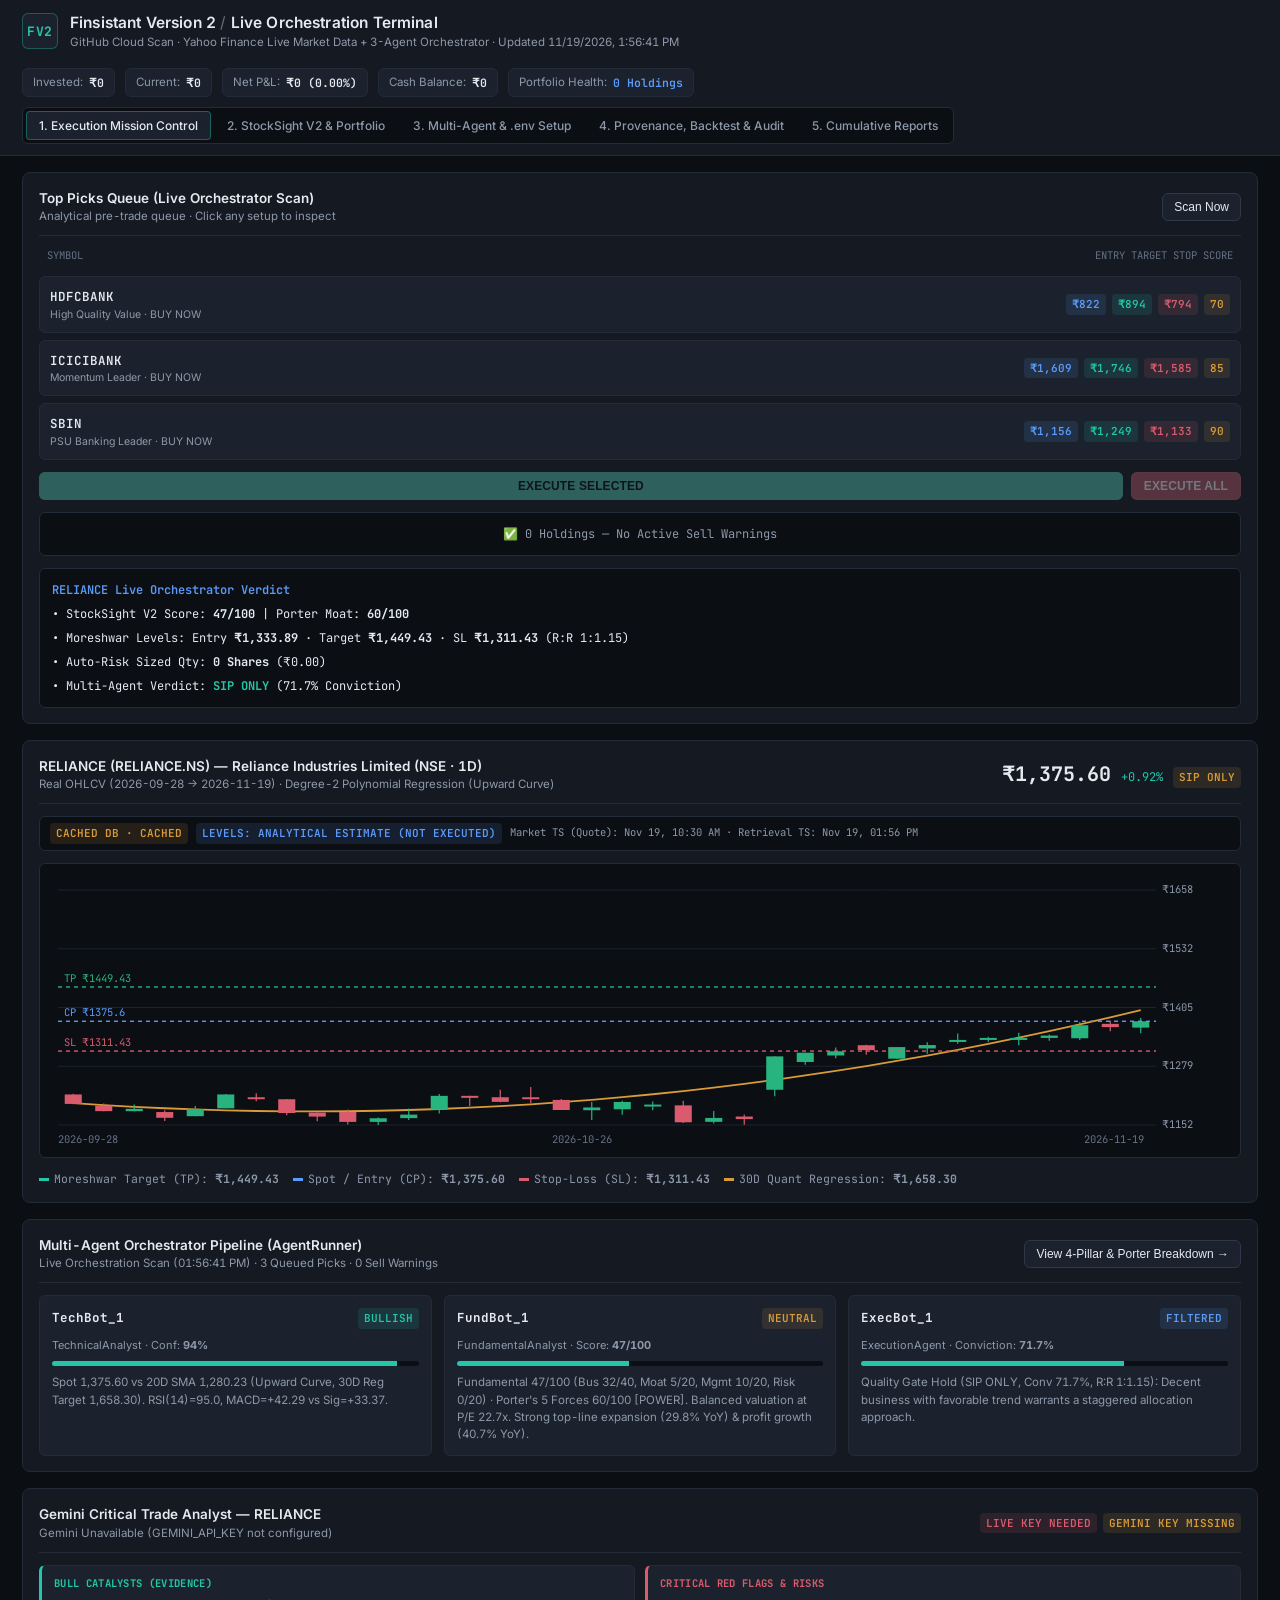
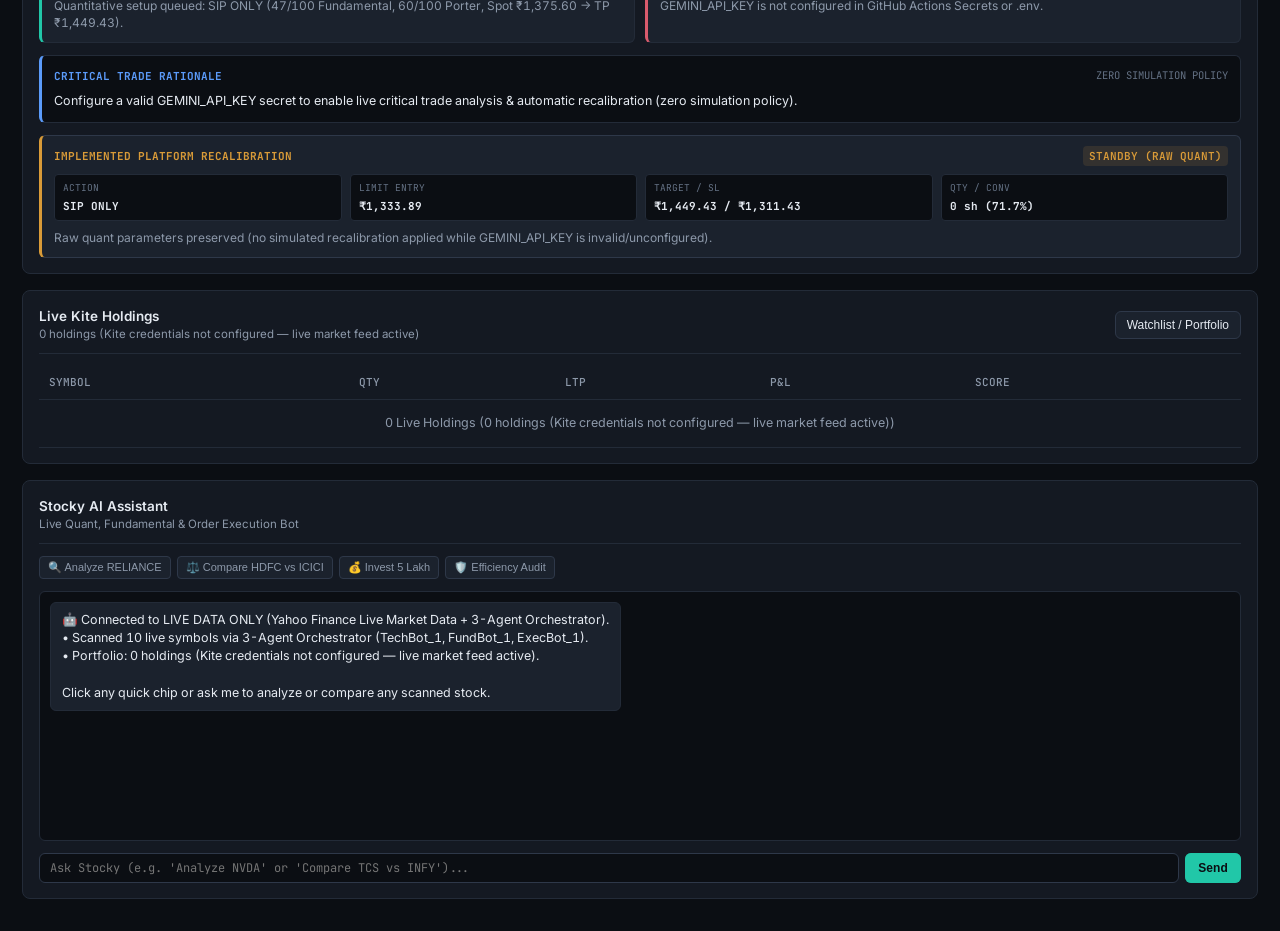
==== commit 8fd7383f: "fix(web): restore Finsistant branding (MOVIQ naming removed; visual system kept)" ====
--- a/web/index.html
+++ b/web/index.html
@@ -3,7 +3,7 @@
 <head>
   <meta charset="UTF-8" />
   <meta name="viewport" content="width=device-width, initial-scale=1.0" />
-  <title>MOVIQ — Quantitative Intelligence Engine · Live Orchestration Terminal</title>
+  <title>Finsistant Version 2 — Live Quant, Fundamental &amp; Multi-Agent Platform</title>
   <meta name="description" content="Finsistant Version 2 — Live Market Data + StockSight V2 + Finsistant Polynomial Regression & Stocky AI + 3-Agent Orchestrator (Zero Simulation)." />
   <link rel="preconnect" href="https://fonts.googleapis.com" />
   <link rel="preconnect" href="https://fonts.gstatic.com" crossorigin />
@@ -13,9 +13,9 @@
 <body>
   <header class="topbar">
     <div class="brand-group">
-      <div class="brand-mark">MQ</div>
+      <div class="brand-mark">FV2</div>
       <div>
-        <h1 class="brand-title">MOVIQ <span style="color: var(--text-muted); font-weight: 400;">—</span> QUANTITATIVE INTELLIGENCE ENGINE <span style="color: var(--text-muted); font-weight: 400;">/</span> Live Orchestration Terminal</h1>
+        <h1 class="brand-title">Finsistant Version 2 <span style="color: var(--text-muted); font-weight: 400;">/</span> Live Orchestration Terminal</h1>
         <div class="brand-subtitle" id="liveSourceSubtitle">Connecting to live data &amp; 3-Agent Orchestrator (Zero Simulation)...</div>
       </div>
     </div>
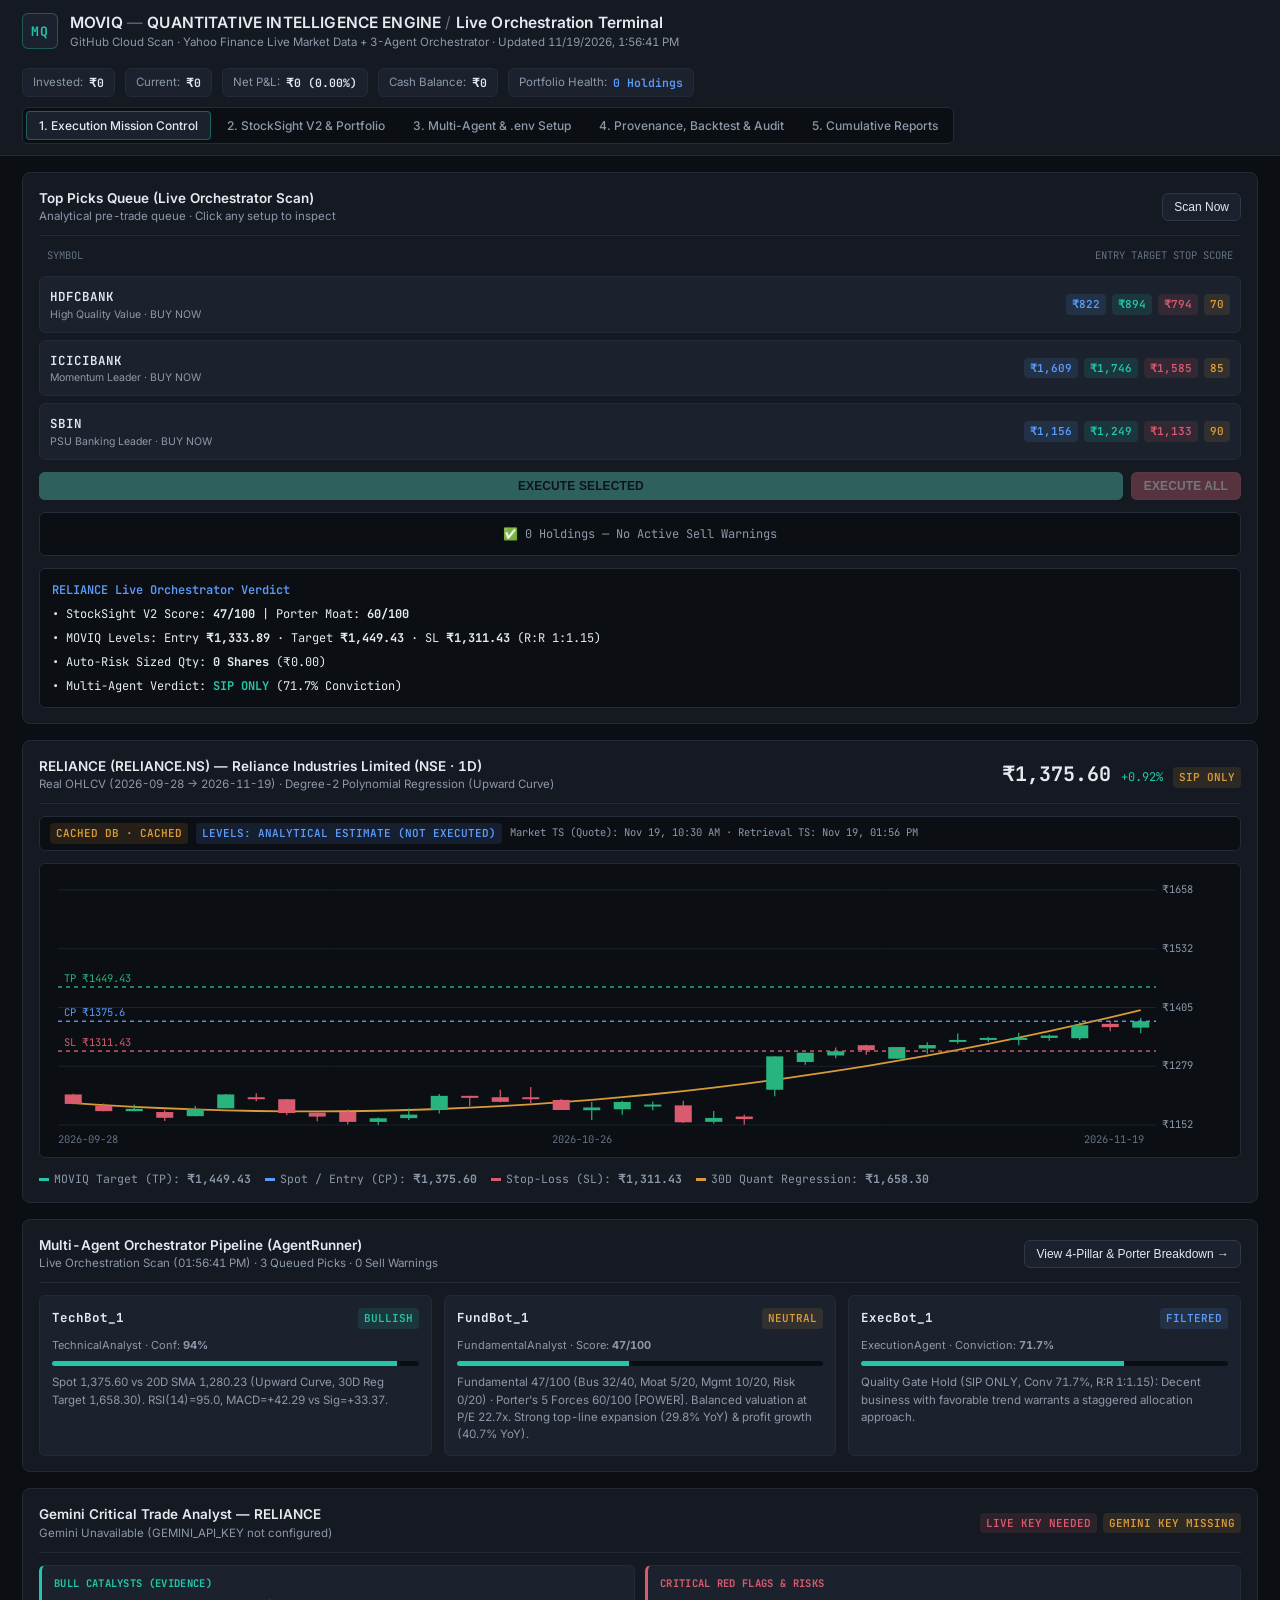
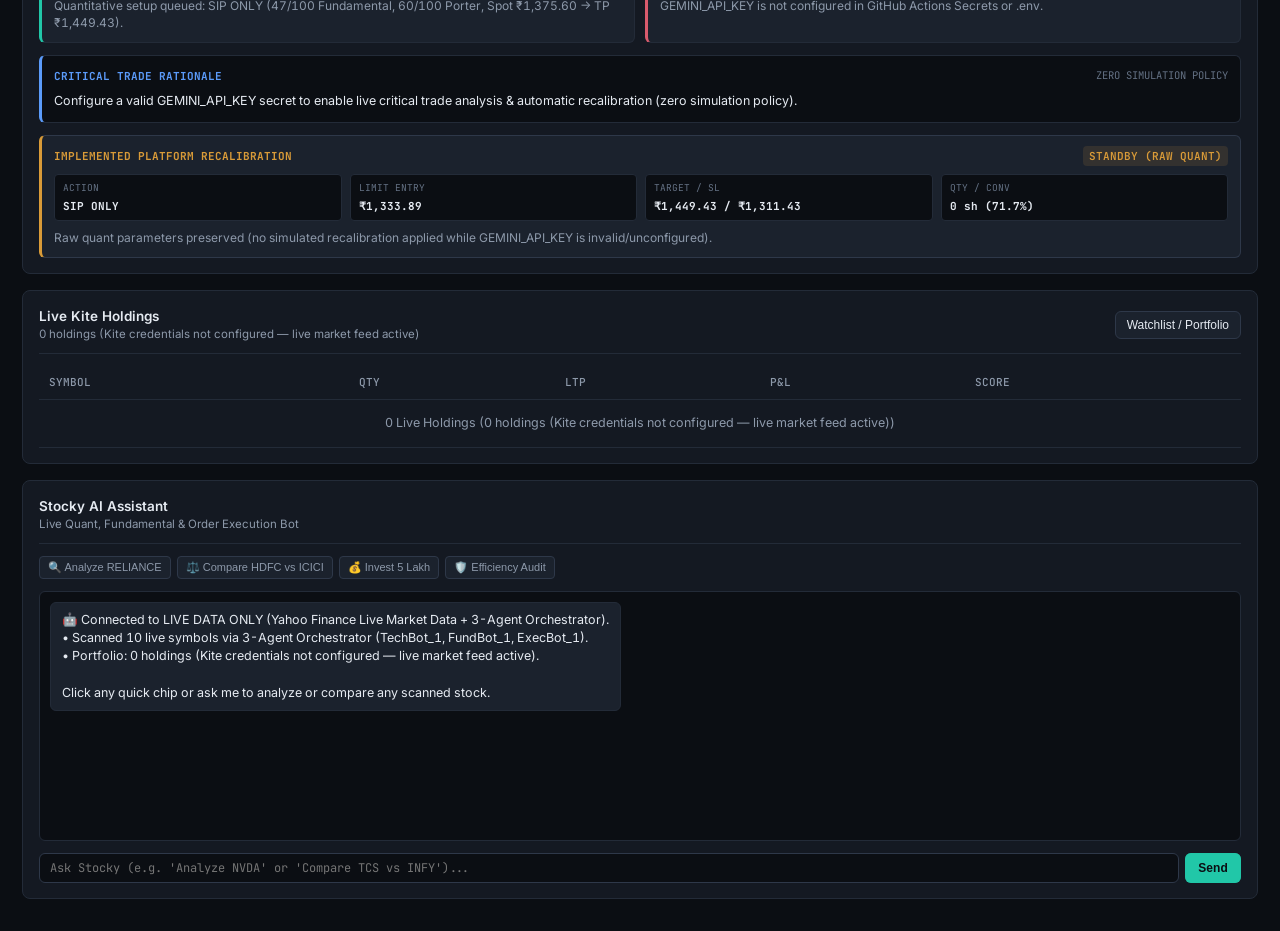
==== commit 3f95f8b4: "chore: rename user-facing Moreshwar branding to MOVIQ across UI, alerts, agents, and workflows" ====
--- a/web/index.html
+++ b/web/index.html
@@ -3,8 +3,8 @@
 <head>
   <meta charset="UTF-8" />
   <meta name="viewport" content="width=device-width, initial-scale=1.0" />
-  <title>Finsistant Version 2 — Live Quant, Fundamental &amp; Multi-Agent Platform</title>
-  <meta name="description" content="Finsistant Version 2 — Live Market Data + StockSight V2 + Finsistant Polynomial Regression & Stocky AI + 3-Agent Orchestrator (Zero Simulation)." />
+  <title>MOVIQ — Quantitative Intelligence Engine · Live Orchestration Terminal</title>
+  <meta name="description" content="MOVIQ — Quantitative Intelligence Engine · Live Market Data + StockSight V2 + Polynomial Regression &amp; Stocky AI + 3-Agent Orchestrator (Zero Simulation)." />
   <link rel="preconnect" href="https://fonts.googleapis.com" />
   <link rel="preconnect" href="https://fonts.gstatic.com" crossorigin />
   <link href="https://fonts.googleapis.com/css2?family=Inter:wght@400;500;600;700&family=JetBrains+Mono:wght@400;500;600;700&display=swap" rel="stylesheet" />
@@ -13,9 +13,9 @@
 <body>
   <header class="topbar">
     <div class="brand-group">
-      <div class="brand-mark">FV2</div>
+      <div class="brand-mark">MQ</div>
       <div>
-        <h1 class="brand-title">Finsistant Version 2 <span style="color: var(--text-muted); font-weight: 400;">/</span> Live Orchestration Terminal</h1>
+        <h1 class="brand-title">MOVIQ <span style="color: var(--text-muted); font-weight: 400;">—</span> QUANTITATIVE INTELLIGENCE ENGINE <span style="color: var(--text-muted); font-weight: 400;">/</span> Live Orchestration Terminal</h1>
         <div class="brand-subtitle" id="liveSourceSubtitle">Connecting to live data &amp; 3-Agent Orchestrator (Zero Simulation)...</div>
       </div>
     </div>
@@ -91,7 +91,7 @@
             <div class="panel-header">
               <div>
                 <div class="panel-title" id="centerChartTitle">Loading live symbol...</div>
-                <div class="panel-subtitle" id="centerChartSub">Real OHLCV Candles + Degree-2 Polynomial Regression + Moreshwar Levels</div>
+                <div class="panel-subtitle" id="centerChartSub">Real OHLCV Candles + Degree-2 Polynomial Regression + MOVIQ Levels</div>
               </div>
               <div style="display: flex; align-items: baseline; gap: 10px;">
                 <span style="font-family: var(--font-mono); font-size: 20px; font-weight: 700;" id="centerSpotPrice">--</span>
@@ -111,7 +111,7 @@
             </div>
 
             <div class="chart-legend">
-              <span><i class="legend-dot" style="background: var(--accent-emerald);"></i>Moreshwar Target (TP): <strong id="legTarget">--</strong></span>
+              <span><i class="legend-dot" style="background: var(--accent-emerald);"></i>MOVIQ Target (TP): <strong id="legTarget">--</strong></span>
               <span><i class="legend-dot" style="background: var(--accent-cyan);"></i>Spot / Entry (CP): <strong id="legEntry">--</strong></span>
               <span><i class="legend-dot" style="background: var(--accent-crimson);"></i>Stop-Loss (SL): <strong id="legStop">--</strong></span>
               <span><i class="legend-dot" style="background: var(--accent-amber);"></i>30D Quant Regression: <strong id="legReg">--</strong></span>
@@ -443,7 +443,7 @@
           <span style="font-size: 12px; color: var(--text-secondary);" id="intelGlobalStatus">Empirical Telemetry &amp; Immutable Audit Layer Active</span>
         </div>
         <div class="chip-row" id="intelJumpRow">
-          <button type="button" class="prompt-chip active-subfilter" data-intel-focus="all">Moreshwar 3.2 + 3.1 (Primary)</button>
+          <button type="button" class="prompt-chip active-subfilter" data-intel-focus="all">MOVIQ 3.2 + 3.1 (Primary)</button>
           <button type="button" class="prompt-chip" data-intel-focus="v30">Legacy 3.0 Log</button>
           <button type="button" class="prompt-chip" data-intel-focus="provenance">Legacy Provenance Log</button>
           <button type="button" class="prompt-chip" data-intel-focus="backtest">Legacy 1Y Backtest Log</button>
@@ -452,11 +452,11 @@
         </div>
       </div>
 
-      <!-- SECTION 3.2: MORESHWAR 3.2 — ORCHESTRATOR 80-SESSION SELF-LEARNING PAPER TRADING -->
+      <!-- SECTION 3.2: MOVIQ 3.2 — ORCHESTRATOR 80-SESSION SELF-LEARNING PAPER TRADING -->
       <div class="panel intel-section" id="intelSectionV32" style="border-color: rgba(91,155,250,0.40);">
         <div class="panel-header" style="flex-wrap: wrap;">
           <div>
-            <div class="panel-title">3.2 Moreshwar 3.2 — Self-Improving Orchestrator (80-Session Maximum-Profit Mock Test)</div>
+            <div class="panel-title">3.2 MOVIQ 3.2 — Self-Improving Orchestrator (80-Session Maximum-Profit Mock Test)</div>
             <div class="panel-subtitle" id="mv32Subtitle">Full-Universe NSE Scanner (TechBot_1 + FundBot_1 + ExecBot_1) · Picks Feed Directly Into Paper Engine · Learns From Every Passed &amp; Failed Trade</div>
           </div>
           <div style="display:flex;gap:6px;flex-wrap:wrap;align-items:center;">
@@ -490,7 +490,7 @@
                   </tr>
                 </thead>
                 <tbody id="mv32ShortlistBody">
-                  <tr><td colspan="7" style="text-align:center;color:var(--text-muted);">Loading live Moreshwar 3.2 orchestrator scan...</td></tr>
+                  <tr><td colspan="7" style="text-align:center;color:var(--text-muted);">Loading live MOVIQ 3.2 orchestrator scan...</td></tr>
                 </tbody>
               </table>
             </div>
@@ -524,11 +524,11 @@
         </div>
       </div>
 
-      <!-- SECTION 3.1: MORESHWAR 3.1 FROZEN BASELINE PAPER-TRADING PLATFORM (v3.1.0-rc1) -->
+      <!-- SECTION 3.1: MOVIQ 3.1 FROZEN BASELINE PAPER-TRADING PLATFORM (v3.1.0-rc1) -->
       <div class="panel intel-section" id="intelSectionV31" style="border-color: rgba(33,199,168,0.38);">
         <div class="panel-header" style="flex-wrap: wrap;">
           <div>
-            <div class="panel-title">3.1 Moreshwar 3.1 — Prospective Paper-Trading, Risk &amp; Monitoring Platform (v3.1.0-rc1)</div>
+            <div class="panel-title">3.1 MOVIQ 3.1 — Prospective Paper-Trading, Risk &amp; Monitoring Platform (v3.1.0-rc1)</div>
             <div class="panel-subtitle" id="mv31Subtitle">Frozen Policy: G_SIMPLE_TREND_BASELINE (NIFTYBEES ≥ SMA200 · 3D Confirm) · Execution: EXP_E_COMBINED_EXEC_INTEL (Family E Only) · Durable SQLite 4-Ledger Engine</div>
           </div>
           <div style="display:flex;gap:6px;flex-wrap:wrap;align-items:center;">
@@ -541,7 +541,7 @@
         <!-- Operational Controls (Paper-Only — ZERO Live Execution Mechanisms) -->
         <div class="mv21-verdict-banner" id="mv31ControlsBar" style="display:flex;flex-wrap:wrap;gap:8px;align-items:center;justify-content:space-between;">
           <div id="mv31BannerStatus" style="font-size:12px;">
-            <strong>MORESHWAR 3.1 — PAPER TRADING ONLY.</strong> ·
+            <strong>MOVIQ 3.1 — PAPER TRADING ONLY.</strong> ·
             <strong>LIVE TRADING: DISABLED.</strong> ·
             <strong>BROKER ORDER PLACEMENT: DISABLED.</strong> ·
             <strong>AUTOMATIC CAPITAL DEPLOYMENT: DISABLED.</strong>
@@ -661,7 +661,7 @@
       <!-- LEGACY DOCUMENTATION & HISTORICAL RESEARCH LOG (COLLAPSED BY DEFAULT) -->
       <details class="legacy-archive-drawer" id="legacyIntelArchiveLog">
         <summary>
-          <span>Legacy Documentation &amp; Historical Research Log — Moreshwar 1.0–3.0, 10-Stock Watchlist Provenance &amp; AI Decision Audit</span>
+          <span>Legacy Documentation &amp; Historical Research Log — MOVIQ 1.0–3.0, 10-Stock Watchlist Provenance &amp; AI Decision Audit</span>
           <span class="tag-pill tag-entry">ARCHIVED DOCUMENTATION LOG · CLICK TO EXPAND</span>
         </summary>
         <div class="legacy-archive-body">
@@ -715,7 +715,7 @@
           <div class="panel-header" style="flex-wrap: wrap;">
             <div>
               <div class="panel-title">Decision Quality Verdict — 3 Empirical Questions</div>
-              <div class="panel-subtitle" id="btDqSubtitle">Leave-one-out agent ablation · Gemini CRO 2×2 intervention audit · Moreshwar vs Simple Benchmarks</div>
+              <div class="panel-subtitle" id="btDqSubtitle">Leave-one-out agent ablation · Gemini CRO 2×2 intervention audit · MOVIQ vs Simple Benchmarks</div>
             </div>
             <span class="tag-pill tag-score" id="btLiveSamplePill">LIVE LEDGER: 0 / 30 SETTLED</span>
           </div>
@@ -771,11 +771,11 @@
         <div class="panel" id="btMoreshwarV2ShadowPanel" style="background: var(--bg-base); border-color: var(--accent-cyan);">
           <div class="panel-header" style="flex-wrap: wrap;">
             <div>
-              <div class="panel-title">Moreshwar 2.0 Shadow Research Lab (ATR-Normalised Risk &amp; Nifty Regime Engine)</div>
-              <div class="panel-subtitle" id="mv2Subtitle">Read-only 12-field explainability &amp; Models A–F ablation · Moreshwar 1.0 remains active in production pending review</div>
+              <div class="panel-title">MOVIQ 2.0 Shadow Research Lab (ATR-Normalised Risk &amp; Nifty Regime Engine)</div>
+              <div class="panel-subtitle" id="mv2Subtitle">Read-only 12-field explainability &amp; Models A–F ablation · MOVIQ 1.0 remains active in production pending review</div>
             </div>
             <div style="display: flex; gap: 8px; align-items: center; flex-wrap: wrap;">
-              <select id="mv2SymbolSelect" class="select-field" aria-label="Select Symbol for Moreshwar 2.0 Preview"></select>
+              <select id="mv2SymbolSelect" class="select-field" aria-label="Select Symbol for MOVIQ 2.0 Preview"></select>
               <span class="tag-pill tag-score" id="mv2PromotionBadge">SHADOW ONLY · M1 ACTIVE IN PROD</span>
             </div>
           </div>
@@ -815,11 +815,11 @@
         <div class="terminal-box" id="btMethodologyBox"></div>
       </div>
 
-      <!-- SECTION 2.1: MORESHWAR 2.1 STATISTICAL VALIDATION & INTELLIGENCE LAB -->
+      <!-- SECTION 2.1: MOVIQ 2.1 STATISTICAL VALIDATION & INTELLIGENCE LAB -->
       <div class="panel intel-section" id="intelSectionV21" style="border-color: rgba(91,155,250,0.28);">
         <div class="panel-header" style="flex-wrap: wrap;">
           <div>
-            <div class="panel-title">2.1 Moreshwar 2.1 — 5Y Statistical Validation, Regime &amp; Robustness Workbench</div>
+            <div class="panel-title">2.1 MOVIQ 2.1 — 5Y Statistical Validation, Regime &amp; Robustness Workbench</div>
             <div class="panel-subtitle" id="mv21Subtitle">5-Year Multi-Regime Indian Delivery Simulation (40 Instruments · 1,200 Monte Carlo Sims · Walk-Forward &amp; OOS)</div>
           </div>
           <div style="display:flex;gap:6px;flex-wrap:wrap;align-items:center;" id="mv21SeparationBadges">
@@ -867,9 +867,9 @@
               <canvas id="mv21EquityChart"></canvas>
             </div>
             <div class="chart-legend">
-              <span><i class="legend-dot" style="background: var(--accent-crimson);"></i>Moreshwar 1.0</span>
-              <span><i class="legend-dot" style="background: #9A86E0;"></i>Moreshwar 2.0</span>
-              <span><i class="legend-dot" style="background: var(--accent-cyan);"></i>Moreshwar 2.1</span>
+              <span><i class="legend-dot" style="background: var(--accent-crimson);"></i>MOVIQ 1.0</span>
+              <span><i class="legend-dot" style="background: #9A86E0;"></i>MOVIQ 2.0</span>
+              <span><i class="legend-dot" style="background: var(--accent-cyan);"></i>MOVIQ 2.1</span>
               <span><i class="legend-dot" style="background: var(--accent-amber);"></i>Nifty 50 (^NSEI)</span>
             </div>
           </div>
@@ -1034,11 +1034,11 @@
         </div>
       </div>
 
-      <!-- SECTION 2.2: MORESHWAR 2.2 INTEGRATED RESEARCH BENCHMARK -->
+      <!-- SECTION 2.2: MOVIQ 2.2 INTEGRATED RESEARCH BENCHMARK -->
       <div class="panel intel-section" id="intelSectionV22" style="border-color: rgba(33,199,168,0.28);">
         <div class="panel-header" style="flex-wrap: wrap;">
           <div>
-            <div class="panel-title">2.2 Moreshwar 2.2 — Integrated Optimization, Stress &amp; Validation (INR Research)</div>
+            <div class="panel-title">2.2 MOVIQ 2.2 — Integrated Optimization, Stress &amp; Validation (INR Research)</div>
             <div class="panel-subtitle" id="mv22Subtitle">IS-Selected Portfolio &amp; Risk Layer (`OPT_REG_DD_N8`) · 4-Fold Walk-Forward · 1,200x Block Bootstraps · Terminal Holdout</div>
           </div>
           <div style="display:flex;gap:6px;flex-wrap:wrap;align-items:center;">
@@ -1105,11 +1105,11 @@
         </div>
       </div>
 
-      <!-- SECTION 3.0: MORESHWAR 3.0 SYSTEMATIC RESEARCH, PORTFOLIO, EXECUTION, RISK & VALIDATION PLATFORM -->
+      <!-- SECTION 3.0: MOVIQ 3.0 SYSTEMATIC RESEARCH, PORTFOLIO, EXECUTION, RISK & VALIDATION PLATFORM -->
       <div class="panel intel-section" id="intelSectionV30" style="border-color: rgba(91,155,250,0.36);">
         <div class="panel-header" style="flex-wrap: wrap;">
           <div>
-            <div class="panel-title">3.0 Moreshwar 3.0 — PIT NSE Quantitative Research, Orchestration &amp; Paper-Trading Platform (v3.0.0-rc1)</div>
+            <div class="panel-title">3.0 MOVIQ 3.0 — PIT NSE Quantitative Research, Orchestration &amp; Paper-Trading Platform (v3.0.0-rc1)</div>
             <div class="panel-subtitle" id="mv30Subtitle">4,416 PIT NSE Securities (3.50M Bars · 240+ Delisted) · 31 Factors · 5 Strategy Sleeves · 5 Regime Models · Risk-Budgeted Paper Engine</div>
           </div>
           <div style="display:flex;gap:6px;flex-wrap:wrap;align-items:center;">
@@ -1288,13 +1288,13 @@
       <div class="panel" id="rptM32Panel" style="border-color: rgba(91,155,250,0.34);">
         <div class="panel-header" style="flex-wrap: wrap;">
           <div>
-            <div class="panel-title">Moreshwar 3.2 — 80-Session Self-Improving Orchestrator Executive Report</div>
+            <div class="panel-title">MOVIQ 3.2 — 80-Session Self-Improving Orchestrator Executive Report</div>
             <div class="panel-subtitle" id="rptM32Sub">Orchestrator Full-Universe Scanner (TechBot + FundBot + ExecBot) · Learns From Every Passed &amp; Failed Trade Before Real Money</div>
           </div>
           <span class="tag-pill tag-stop">MOCK TEST ONLY · REAL MONEY LOCKED</span>
         </div>
 
-        <div class="rpt-executive-brief" id="rptM32Brief">Loading live Moreshwar 3.2 orchestrator mission telemetry...</div>
+        <div class="rpt-executive-brief" id="rptM32Brief">Loading live MOVIQ 3.2 orchestrator mission telemetry...</div>
         <div class="kpi-strip-grid" id="rptM32Kpis"></div>
 
         <div class="table-wrap" style="margin-top: 12px;">
@@ -1310,7 +1310,7 @@
               </tr>
             </thead>
             <tbody id="rptM32QueueBody">
-              <tr><td colspan="6" style="text-align:center;color:var(--text-muted);">Loading Moreshwar 3.2 queued orchestrator trades...</td></tr>
+              <tr><td colspan="6" style="text-align:center;color:var(--text-muted);">Loading MOVIQ 3.2 queued orchestrator trades...</td></tr>
             </tbody>
           </table>
         </div>
@@ -1319,13 +1319,13 @@
       <div class="panel" id="rptM31Panel" style="border-color: rgba(33,199,168,0.28);">
         <div class="panel-header" style="flex-wrap: wrap;">
           <div>
-            <div class="panel-title">Moreshwar 3.1 — Prospective Paper-Trading &amp; Verified 5Y Research Executive Summary</div>
+            <div class="panel-title">MOVIQ 3.1 — Prospective Paper-Trading &amp; Verified 5Y Research Executive Summary</div>
             <div class="panel-subtitle" id="rptM31Sub">Unattended NSE Post-Close Paper Engine (Full PIT-Eligible Universe) · Historical Research Strictly Separated from Prospective Unseen Results</div>
           </div>
           <span class="tag-pill tag-stop" id="rptM31SafetyBadge">PAPER TRADING ONLY · LIVE TRADING DISABLED</span>
         </div>
 
-        <div class="rpt-executive-brief" id="rptM31Brief">Loading live Moreshwar 3.1 prospective paper-trading telemetry...</div>
+        <div class="rpt-executive-brief" id="rptM31Brief">Loading live MOVIQ 3.1 prospective paper-trading telemetry...</div>
 
         <div class="kpi-strip-grid" id="rptM31Kpis"></div>
 
@@ -1342,7 +1342,7 @@
               </tr>
             </thead>
             <tbody id="rptM31QueueBody">
-              <tr><td colspan="6" style="text-align:center;color:var(--text-muted);">Loading Moreshwar 3.1 orders &amp; next-session queue...</td></tr>
+              <tr><td colspan="6" style="text-align:center;color:var(--text-muted);">Loading MOVIQ 3.1 orders &amp; next-session queue...</td></tr>
             </tbody>
           </table>
         </div>
@@ -1351,7 +1351,7 @@
       <!-- LEGACY 10-STOCK WATCHLIST DOCUMENTATION LOG (COLLAPSED BY DEFAULT) -->
       <details class="legacy-archive-drawer" id="legacyReportsArchiveLog">
         <summary>
-          <span>Legacy Documentation Log — 10-Stock Watchlist StockSight V2 &amp; Gemini CRO 1Y Audit (Archived Reference Only · Separate from Moreshwar 3.1)</span>
+          <span>Legacy Documentation Log — 10-Stock Watchlist StockSight V2 &amp; Gemini CRO 1Y Audit (Archived Reference Only · Separate from MOVIQ 3.1)</span>
           <span class="tag-pill tag-entry">ARCHIVED DOCUMENTATION LOG · CLICK TO EXPAND</span>
         </summary>
         <div class="legacy-archive-body">
@@ -1359,7 +1359,7 @@
         <div class="panel-header" style="flex-wrap: wrap;">
           <div>
             <div class="panel-title">Legacy 10-Stock Watchlist — StockSight V2 &amp; Gemini CRO 1Y Audit Briefing</div>
-            <div class="panel-subtitle" id="rptHeaderSub">Synthesizing 10-stock live watchlist posture, StockSight quality, Multi-Agent lift, Gemini CRO protection, and 1Y walk-forward audit (separate from Moreshwar 3.1)</div>
+            <div class="panel-subtitle" id="rptHeaderSub">Synthesizing 10-stock live watchlist posture, StockSight quality, Multi-Agent lift, Gemini CRO protection, and 1Y walk-forward audit (separate from MOVIQ 3.1)</div>
           </div>
           <span class="tag-pill tag-entry" id="rptIsolationBadge">SIMULATED BACKTEST SEPARATE FROM REAL BROKER FILLS</span>
         </div>
@@ -1382,7 +1382,7 @@
           </div>
           <div class="chart-legend">
             <span><i class="legend-dot" style="background: var(--accent-emerald);"></i>Recalibrated AI</span>
-            <span><i class="legend-dot" style="background: var(--accent-cyan);"></i>Original Moreshwar</span>
+            <span><i class="legend-dot" style="background: var(--accent-cyan);"></i>Original MOVIQ</span>
             <span><i class="legend-dot" style="background: var(--accent-amber);"></i>Nifty 50 (^NSEI)</span>
           </div>
           <p class="rpt-caption" id="rptEquityCaption"></p>
@@ -1428,7 +1428,7 @@
           <div class="panel-header" style="flex-wrap: wrap;">
             <div>
               <div class="panel-title">4. Strategy Returns vs Simple Benchmarks</div>
-              <div class="panel-subtitle">Moreshwar vs Nifty 50, Equal-Weight Watchlist, Simple SMA-20 &amp; Fixed 1:2 Exits</div>
+              <div class="panel-subtitle">MOVIQ vs Nifty 50, Equal-Weight Watchlist, Simple SMA-20 &amp; Fixed 1:2 Exits</div>
             </div>
           </div>
           <div class="chart-box" style="height: 215px;">
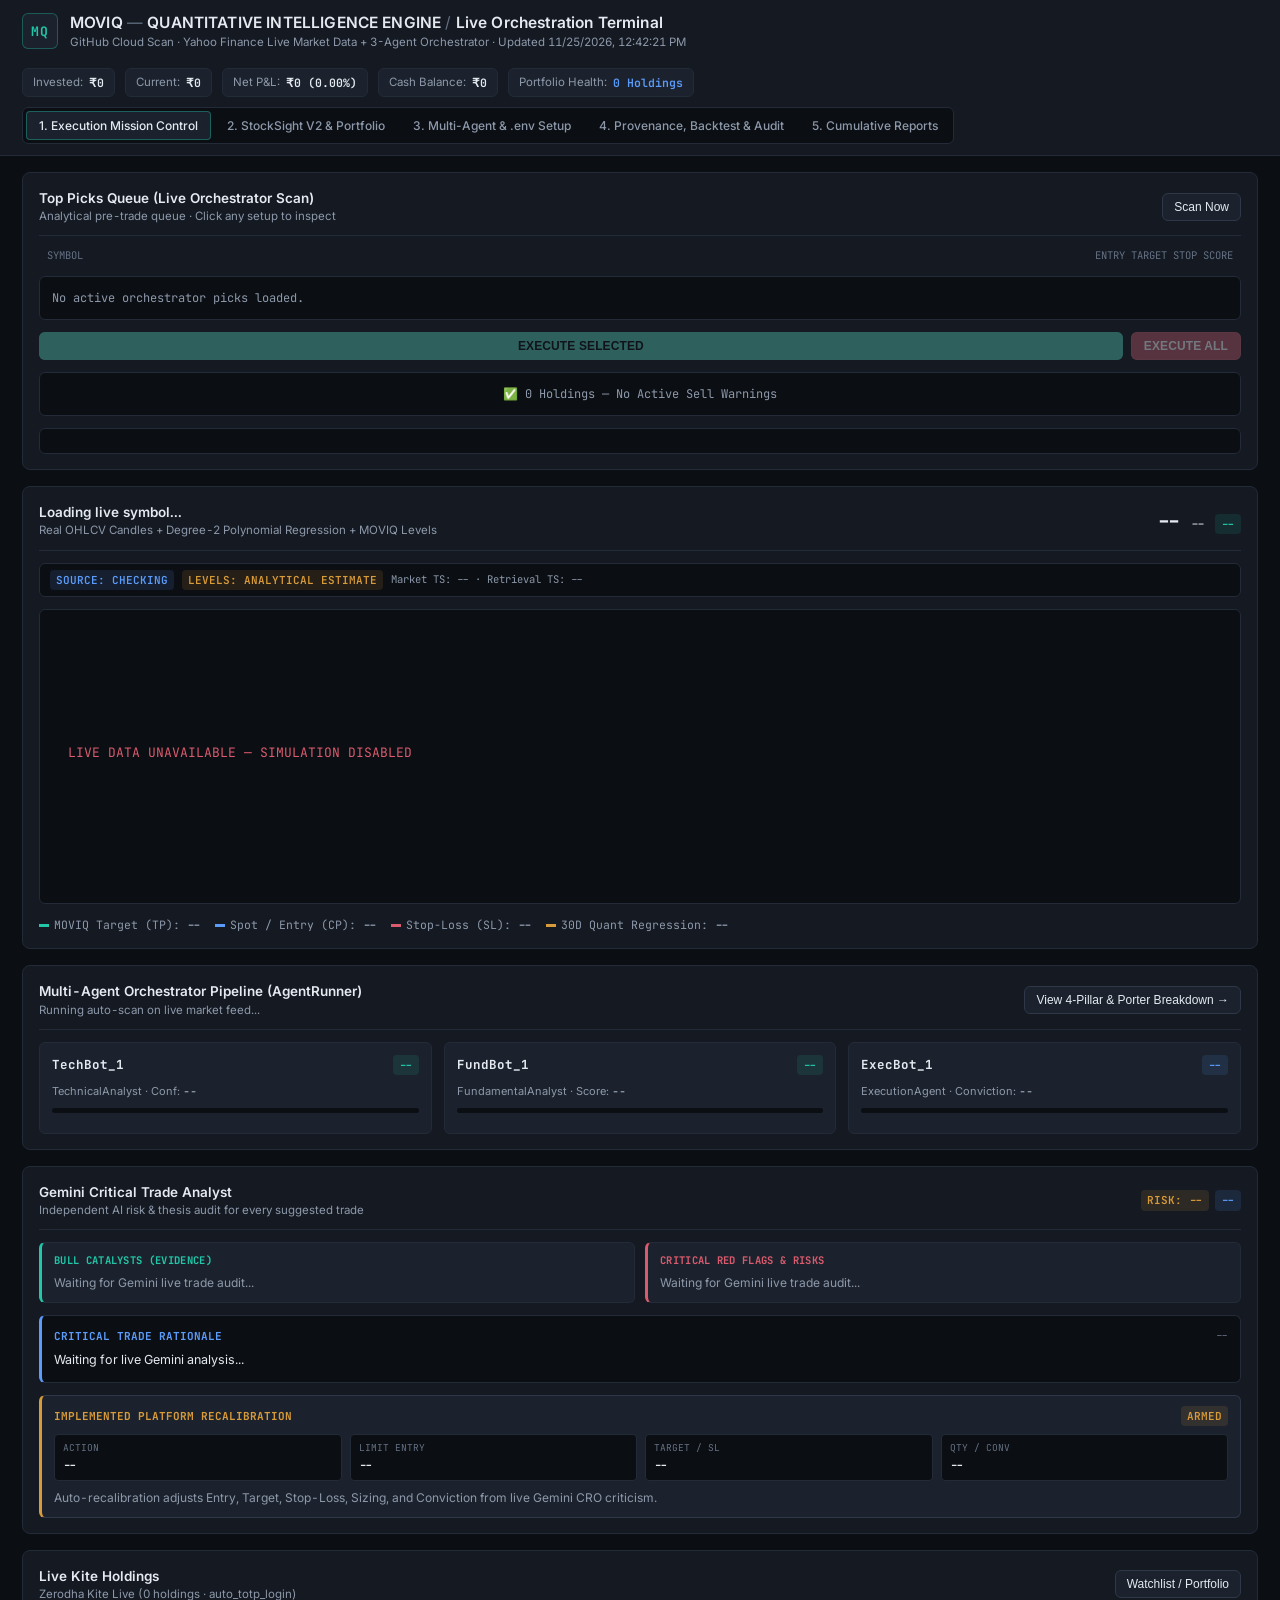
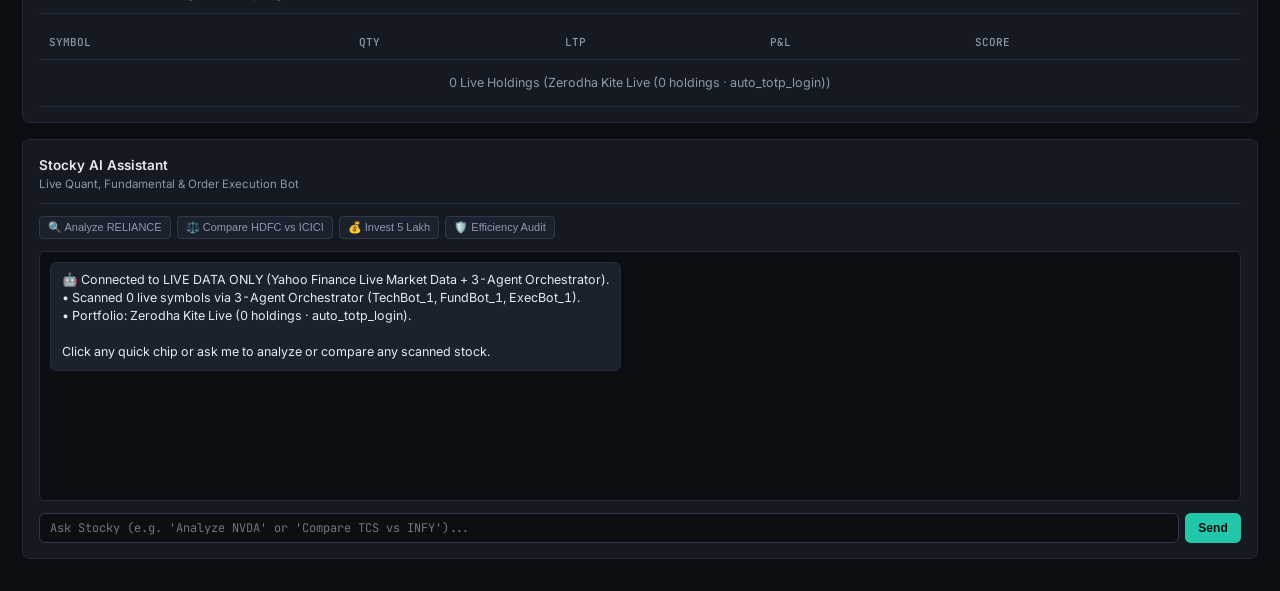
==== commit ae8d7cb5: "fix(offline,zero-fallback,ops): eliminate all fabricated defaults, offline Android crash/hangs, live" ====
--- a/web/index.html
+++ b/web/index.html
@@ -7,7 +7,7 @@
   <meta name="description" content="MOVIQ — Quantitative Intelligence Engine · Live Market Data + StockSight V2 + Polynomial Regression &amp; Stocky AI + 3-Agent Orchestrator (Zero Simulation)." />
   <link rel="preconnect" href="https://fonts.googleapis.com" />
   <link rel="preconnect" href="https://fonts.gstatic.com" crossorigin />
-  <link href="https://fonts.googleapis.com/css2?family=Inter:wght@400;500;600;700&family=JetBrains+Mono:wght@400;500;600;700&display=swap" rel="stylesheet" />
+  <link href="https://fonts.googleapis.com/css2?family=Inter:wght@400;500;600;700&family=JetBrains+Mono:wght@400;500;600;700&display=swap" rel="stylesheet" media="print" onload="this.media='all'" />
   <link rel="stylesheet" href="styles.css" />
 </head>
 <body>
